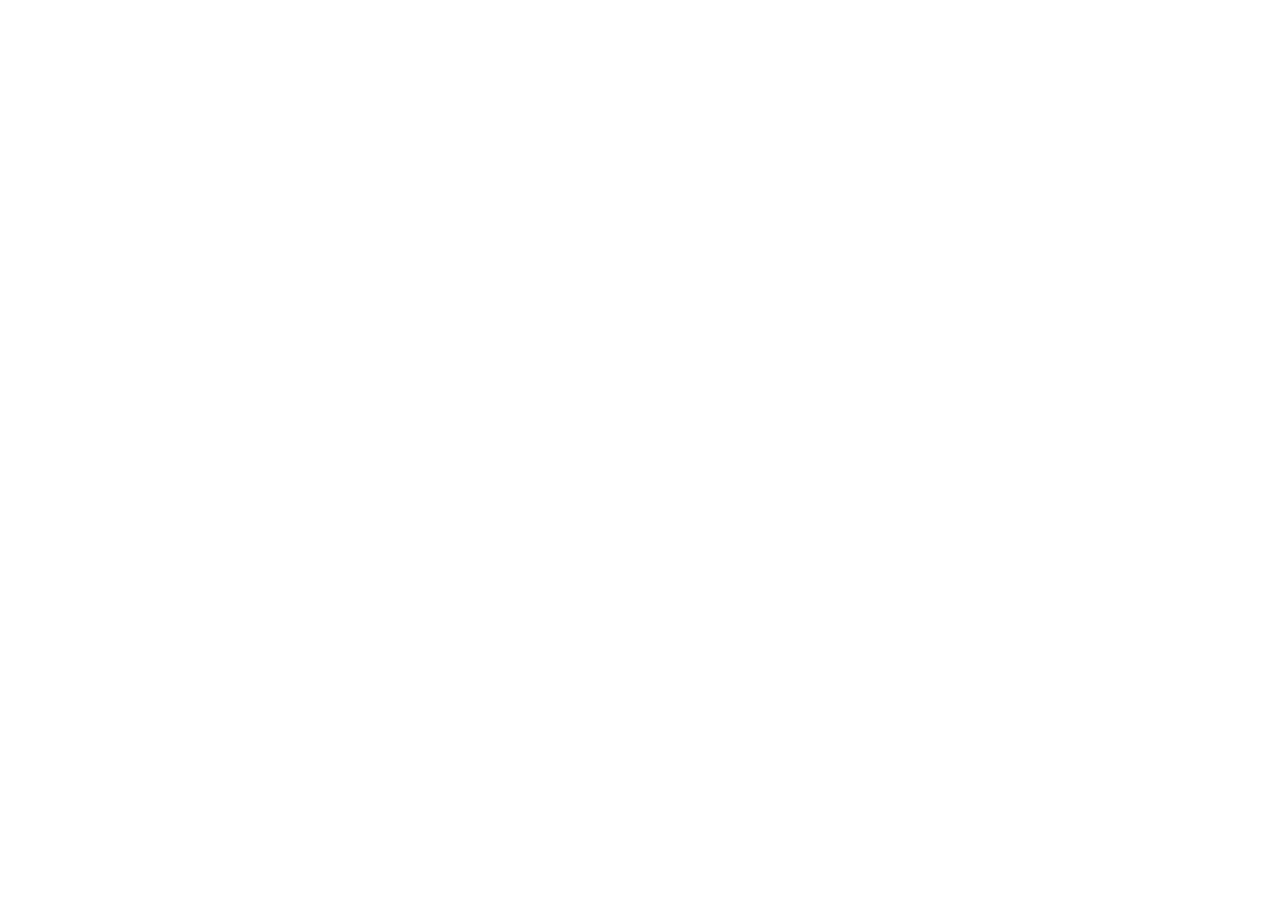
==== index.html @ a19f992f "Add files via upload" ====
<!doctype html>
<html lang="en">
  <head>
    <meta charset="UTF-8" />
    <meta name="viewport" content="width=device-width, initial-scale=1.0" />
    <meta
      name="description"
      content="Portfolio and academic profile of Riya Goyal, PhD Student in Computer Science at Stanford University. Research in machine learning and human-AI interaction."
    />
    <meta name="keywords" content="Riya Goyal, PhD, Computer Science, Machine Learning, HCI, Stanford" />
    <meta property="og:title" content="Riya Goyal - PhD Student, Computer Science" />
    <meta property="og:description" content="Researcher specializing in machine learning and human-AI interaction" />
    <meta property="og:type" content="website" />
    <meta property="og:url" content="https://riyagoyal.com" />
    <link rel="canonical" href="https://riyagoyal.com" />
    <link rel="icon" type="image/x-icon" href="./favicon.ico" />
    <title>Riya Goyal - PhD Student in Computer Science | Stanford</title>
    <link
      rel="stylesheet"
      href="https://cdnjs.cloudflare.com/ajax/libs/font-awesome/6.5.2/css/all.min.css"
    />
    <link rel="stylesheet" href="./src/styles/reset.css" />
    <link rel="stylesheet" href="./src/styles/design-tokens.css" />
    <link rel="stylesheet" href="./src/styles/main.css" />
  </head>
  <body>
    <div id="app"></div>
    <script type="module" src="./src/main.js"></script>
  </body>
</html>
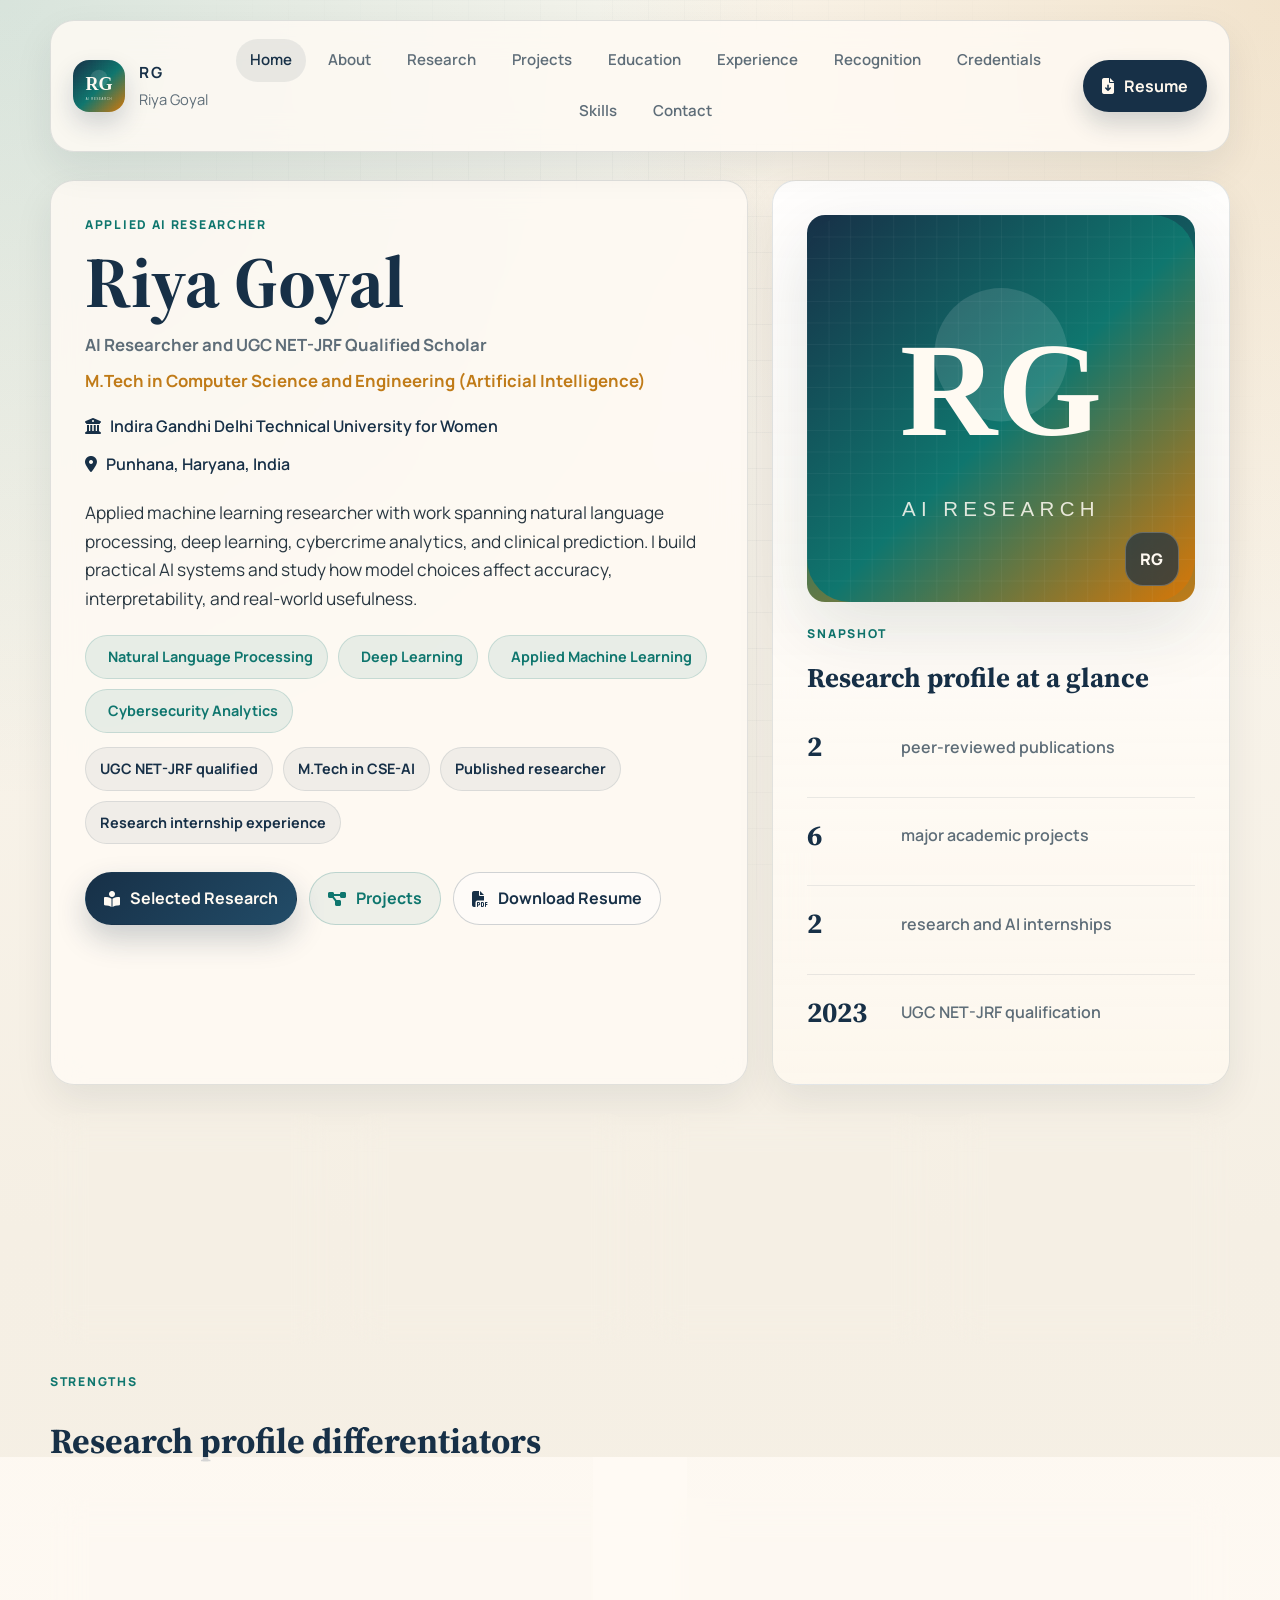
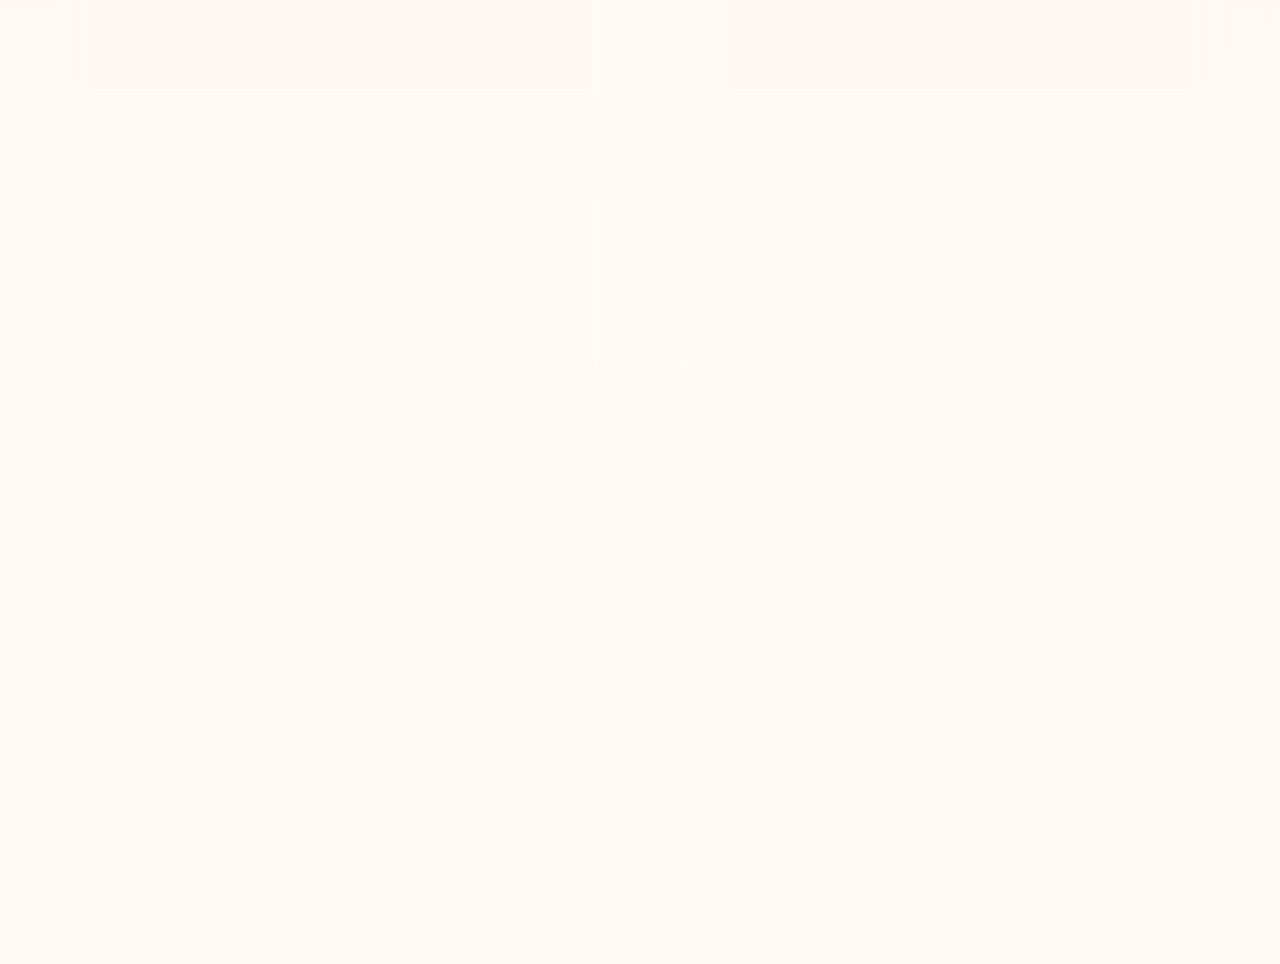
==== commit 1efb00ba: "refresh researcher portfolio website" ====
--- a/index.html
+++ b/index.html
@@ -5,16 +5,16 @@
     <meta name="viewport" content="width=device-width, initial-scale=1.0" />
     <meta
       name="description"
-      content="Portfolio and academic profile of Riya Goyal, PhD Student in Computer Science at Stanford University. Research in machine learning and human-AI interaction."
+      content="Academic portfolio of Riya Goyal, an AI researcher working in NLP, deep learning, cybercrime analytics, and applied machine learning."
     />
-    <meta name="keywords" content="Riya Goyal, PhD, Computer Science, Machine Learning, HCI, Stanford" />
-    <meta property="og:title" content="Riya Goyal - PhD Student, Computer Science" />
-    <meta property="og:description" content="Researcher specializing in machine learning and human-AI interaction" />
+    <meta name="keywords" content="Riya Goyal, AI Researcher, NLP, Deep Learning, Machine Learning, IGDTUW, UGC NET JRF" />
+    <meta property="og:title" content="Riya Goyal | AI Researcher" />
+    <meta property="og:description" content="Research portfolio focused on NLP, deep learning, and applied machine learning." />
     <meta property="og:type" content="website" />
-    <meta property="og:url" content="https://riyagoyal.com" />
-    <link rel="canonical" href="https://riyagoyal.com" />
-    <link rel="icon" type="image/x-icon" href="./favicon.ico" />
-    <title>Riya Goyal - PhD Student in Computer Science | Stanford</title>
+    <meta property="og:url" content="https://riya2599.github.io/" />
+    <link rel="canonical" href="https://riya2599.github.io/" />
+    <link rel="icon" type="image/svg+xml" href="./favicon.svg" />
+    <title>Riya Goyal | AI Researcher in NLP, Deep Learning, and Applied ML</title>
     <link
       rel="stylesheet"
       href="https://cdnjs.cloudflare.com/ajax/libs/font-awesome/6.5.2/css/all.min.css"
--- a/src/styles/design-tokens.css
+++ b/src/styles/design-tokens.css
@@ -0,0 +1,21 @@
+:root {
+  --bg: #f5efe4;
+  --bg-strong: #efe5d3;
+  --surface: rgba(255, 251, 245, 0.82);
+  --surface-strong: rgba(255, 255, 255, 0.94);
+  --text: #1c2730;
+  --muted: #5e6d78;
+  --primary: #173047;
+  --accent: #0f766e;
+  --accent-strong: #0a5a54;
+  --signal: #c07b18;
+  --border: rgba(23, 48, 71, 0.12);
+  --border-strong: rgba(23, 48, 71, 0.2);
+  --shadow: 0 24px 70px rgba(18, 38, 53, 0.12);
+  --shadow-soft: 0 16px 38px rgba(18, 38, 53, 0.08);
+  --radius-xl: 30px;
+  --radius-lg: 24px;
+  --radius-md: 18px;
+  --radius-sm: 12px;
+  --container: min(1180px, calc(100vw - 32px));
+}
--- a/src/styles/main.css
+++ b/src/styles/main.css
@@ -0,0 +1,924 @@
+@import url('https://fonts.googleapis.com/css2?family=Manrope:wght@400;500;600;700;800&family=Source+Serif+4:wght@600;700&display=swap');
+
+html {
+  scroll-behavior: smooth;
+}
+
+body {
+  margin: 0;
+  font-family: 'Manrope', sans-serif;
+  color: var(--text);
+  background:
+    radial-gradient(circle at top left, rgba(15, 118, 110, 0.15), transparent 28%),
+    radial-gradient(circle at top right, rgba(192, 123, 24, 0.16), transparent 24%),
+    linear-gradient(180deg, #fbf7ef 0%, var(--bg) 48%, #f7f1e7 100%);
+  min-height: 100vh;
+  line-height: 1.65;
+  -webkit-font-smoothing: antialiased;
+}
+
+body::before {
+  content: '';
+  position: fixed;
+  inset: 0;
+  background-image:
+    linear-gradient(rgba(23, 48, 71, 0.03) 1px, transparent 1px),
+    linear-gradient(90deg, rgba(23, 48, 71, 0.03) 1px, transparent 1px);
+  background-size: 36px 36px;
+  mask-image: radial-gradient(circle at center, black 28%, transparent 82%);
+  pointer-events: none;
+  z-index: -1;
+}
+
+a {
+  color: inherit;
+  text-decoration: none;
+}
+
+button,
+input,
+textarea,
+select {
+  font: inherit;
+}
+
+img {
+  max-width: 100%;
+  display: block;
+}
+
+.page-shell {
+  width: var(--container);
+  margin: 0 auto;
+  padding: 20px 0 40px;
+  display: grid;
+  gap: 28px;
+}
+
+.glass-panel {
+  background: var(--surface);
+  border: 1px solid var(--border);
+  border-radius: var(--radius-lg);
+  box-shadow: var(--shadow-soft);
+  backdrop-filter: blur(16px);
+}
+
+.site-header {
+  position: sticky;
+  top: 16px;
+  z-index: 20;
+  padding: 18px 22px;
+}
+
+.header-container {
+  display: grid;
+  grid-template-columns: auto 1fr auto;
+  gap: 20px;
+  align-items: center;
+}
+
+.brand {
+  display: inline-flex;
+  align-items: center;
+  gap: 14px;
+  min-width: 0;
+}
+
+.brand-photo {
+  width: 52px;
+  height: 52px;
+  border-radius: 16px;
+  object-fit: cover;
+  box-shadow: 0 12px 24px rgba(23, 48, 71, 0.18);
+}
+
+.brand-copy {
+  display: grid;
+  gap: 2px;
+}
+
+.brand-copy strong {
+  font-size: 0.96rem;
+  letter-spacing: 0.12em;
+  text-transform: uppercase;
+  color: var(--primary);
+}
+
+.brand-copy small {
+  font-size: 0.92rem;
+  color: var(--muted);
+}
+
+.nav-links {
+  display: flex;
+  flex-wrap: wrap;
+  justify-content: center;
+  gap: 8px;
+}
+
+.nav-links a {
+  padding: 9px 14px;
+  border-radius: 999px;
+  color: var(--muted);
+  font-size: 0.94rem;
+  font-weight: 600;
+  transition: 180ms ease;
+}
+
+.nav-links a:hover,
+.nav-links a:focus-visible,
+.nav-links a.active {
+  color: var(--primary);
+  background: rgba(23, 48, 71, 0.08);
+}
+
+.nav-actions {
+  display: flex;
+  align-items: center;
+}
+
+.btn {
+  display: inline-flex;
+  align-items: center;
+  justify-content: center;
+  gap: 10px;
+  padding: 12px 18px;
+  border-radius: 999px;
+  border: 1px solid transparent;
+  font-weight: 700;
+  transition: transform 180ms ease, box-shadow 180ms ease, background-color 180ms ease, color 180ms ease, border-color 180ms ease;
+}
+
+.btn:hover,
+.btn:focus-visible {
+  transform: translateY(-1px);
+}
+
+.btn-nav {
+  background: var(--primary);
+  color: #fff8ee;
+  box-shadow: 0 12px 24px rgba(23, 48, 71, 0.2);
+}
+
+.btn-primary {
+  background: linear-gradient(135deg, var(--primary), #224c68);
+  color: #fffaf2;
+  box-shadow: 0 14px 30px rgba(23, 48, 71, 0.22);
+}
+
+.btn-secondary {
+  border-color: rgba(15, 118, 110, 0.22);
+  color: var(--accent);
+  background: rgba(15, 118, 110, 0.07);
+}
+
+.btn-ghost {
+  border-color: var(--border-strong);
+  background: rgba(255, 255, 255, 0.45);
+  color: var(--primary);
+}
+
+.eyebrow {
+  margin: 0 0 12px;
+  color: var(--accent);
+  text-transform: uppercase;
+  letter-spacing: 0.14em;
+  font-size: 0.76rem;
+  font-weight: 800;
+}
+
+.hero {
+  display: grid;
+  grid-template-columns: minmax(0, 1.45fr) minmax(320px, 0.95fr);
+  gap: 24px;
+  align-items: stretch;
+}
+
+.hero-content,
+.hero-card,
+.metric-card,
+.feature-card,
+.publication-item,
+.project-card,
+.education-card,
+.experience-card,
+.award-item,
+.skill-category,
+.teaching-card,
+.site-footer,
+.page-hero,
+.prose-panel,
+.contact-card,
+.contact-social-card,
+.narrative-panel {
+  padding: clamp(22px, 2.8vw, 34px);
+}
+
+.hero h1,
+.page-hero h1,
+.site-footer h2 {
+  margin: 0;
+  font-family: 'Source Serif 4', serif;
+  color: var(--primary);
+}
+
+.hero h1 {
+  font-size: clamp(2.8rem, 6vw, 4.5rem);
+  line-height: 0.98;
+}
+
+.page-hero h1 {
+  font-size: clamp(2.2rem, 5vw, 3.4rem);
+  line-height: 1.04;
+}
+
+.hero-role,
+.page-subtitle,
+.footer-role {
+  font-size: 1.05rem;
+  color: var(--muted);
+}
+
+.hero-role {
+  margin-top: 14px;
+  font-weight: 700;
+}
+
+.hero-headline {
+  margin: 8px 0 0;
+  font-size: 1.05rem;
+  color: var(--signal);
+  font-weight: 700;
+}
+
+.hero-meta-row {
+  display: flex;
+  flex-wrap: wrap;
+  gap: 12px 18px;
+  margin-top: 18px;
+}
+
+.hero-meta-row span {
+  display: inline-flex;
+  align-items: center;
+  gap: 9px;
+  color: var(--primary);
+  font-weight: 600;
+}
+
+.hero-statement,
+.page-subtitle,
+.prose-panel p,
+.description,
+.publication-summary,
+.project-description,
+.award-content p,
+.responsibilities,
+.edu-notes,
+.footer-tagline {
+  max-width: 72ch;
+}
+
+.hero-statement {
+  margin: 22px 0 0;
+  font-size: 1.08rem;
+  color: #2a3842;
+}
+
+.focus-tags,
+.hero-badges,
+.skill-tags,
+.social-links {
+  display: flex;
+  flex-wrap: wrap;
+  gap: 10px;
+}
+
+.focus-tags {
+  margin-top: 22px;
+}
+
+.hero-badges {
+  margin-top: 14px;
+}
+
+.tag,
+.tech-badge,
+.skill-tag,
+.year,
+.pub-type,
+.project-category,
+.period {
+  display: inline-flex;
+  align-items: center;
+  gap: 8px;
+  border-radius: 999px;
+  font-weight: 700;
+}
+
+.tag {
+  padding: 9px 14px;
+  font-size: 0.9rem;
+}
+
+.accent-tag {
+  color: var(--accent);
+  background: rgba(15, 118, 110, 0.09);
+  border: 1px solid rgba(15, 118, 110, 0.16);
+}
+
+.subtle-tag {
+  color: var(--primary);
+  background: rgba(23, 48, 71, 0.06);
+  border: 1px solid rgba(23, 48, 71, 0.1);
+}
+
+.hero-actions {
+  margin-top: 28px;
+  display: flex;
+  flex-wrap: wrap;
+  gap: 12px;
+}
+
+.hero-card {
+  display: grid;
+  align-content: start;
+  gap: 22px;
+  background:
+    linear-gradient(180deg, rgba(255, 255, 255, 0.92), rgba(255, 249, 240, 0.76));
+}
+
+.profile-photo-container {
+  position: relative;
+  border-radius: calc(var(--radius-lg) - 6px);
+  overflow: hidden;
+  min-height: 280px;
+  background: linear-gradient(160deg, var(--primary), var(--accent), var(--signal));
+  box-shadow: var(--shadow);
+}
+
+.profile-photo {
+  width: 100%;
+  height: 100%;
+  object-fit: cover;
+}
+
+.photo-badge {
+  position: absolute;
+  right: 16px;
+  bottom: 16px;
+  width: 54px;
+  height: 54px;
+  border-radius: 18px;
+  display: grid;
+  place-items: center;
+  font-weight: 800;
+  letter-spacing: 0.06em;
+  color: #fffaf2;
+  background: rgba(23, 48, 71, 0.7);
+  border: 1px solid rgba(255, 255, 255, 0.22);
+  backdrop-filter: blur(12px);
+}
+
+.snapshot-copy h2 {
+  margin: 0;
+  font-family: 'Source Serif 4', serif;
+  color: var(--primary);
+  font-size: 1.7rem;
+}
+
+.quick-stats {
+  display: grid;
+  gap: 12px;
+}
+
+.quick-stats li {
+  display: grid;
+  grid-template-columns: 82px 1fr;
+  gap: 12px;
+  align-items: center;
+  padding: 14px 0;
+  border-top: 1px solid rgba(23, 48, 71, 0.09);
+}
+
+.quick-stats li:first-child {
+  border-top: 0;
+  padding-top: 0;
+}
+
+.quick-stats strong {
+  font-size: 1.8rem;
+  color: var(--primary);
+  font-family: 'Source Serif 4', serif;
+}
+
+.quick-stats span {
+  color: var(--muted);
+  font-weight: 600;
+}
+
+.metrics,
+.cards-grid,
+.projects-grid,
+.skills-grid,
+.teaching-grid,
+.contact-grid,
+.split-layout,
+.education-cards,
+.experience-timeline,
+.awards-container,
+.publications-list {
+  display: grid;
+  gap: 20px;
+}
+
+.metrics {
+  grid-template-columns: repeat(4, minmax(0, 1fr));
+}
+
+.metric-card {
+  text-align: left;
+  background: var(--surface-strong);
+}
+
+.metric-icon {
+  width: 54px;
+  height: 54px;
+  border-radius: 16px;
+  display: grid;
+  place-items: center;
+  background: rgba(15, 118, 110, 0.1);
+  color: var(--accent);
+  font-size: 1.45rem;
+}
+
+.metric-card h3 {
+  margin: 22px 0 6px;
+  font-family: 'Source Serif 4', serif;
+  font-size: 2rem;
+  color: var(--primary);
+}
+
+.metric-card p {
+  margin: 0;
+  color: var(--muted);
+  font-weight: 600;
+}
+
+.content-section,
+.page-content {
+  display: grid;
+  gap: 24px;
+}
+
+.section-heading {
+  display: grid;
+  gap: 8px;
+  margin-bottom: 4px;
+}
+
+.section-heading h2,
+.prose-panel h2,
+.contact-card h2,
+.contact-social-card h2,
+.narrative-panel h2,
+.page-content h2 {
+  margin: 0;
+  color: var(--primary);
+  font-family: 'Source Serif 4', serif;
+  font-size: clamp(1.55rem, 3vw, 2.2rem);
+}
+
+.cards-grid,
+.projects-grid,
+.skills-grid,
+.teaching-grid {
+  grid-template-columns: repeat(2, minmax(0, 1fr));
+}
+
+.feature-card {
+  display: grid;
+  gap: 12px;
+}
+
+.feature-card i,
+.interest-item i {
+  color: var(--accent);
+  font-size: 1.35rem;
+}
+
+.feature-card h3,
+.interest-item h3,
+.publication-item h3,
+.project-card h3,
+.education-card h3,
+.experience-card h3,
+.award-content h3,
+.skill-category h3,
+.teaching-card h3 {
+  margin: 0;
+  color: var(--primary);
+  font-size: 1.18rem;
+}
+
+.feature-card p,
+.interest-item p,
+.publication-item p,
+.project-card p,
+.education-card p,
+.experience-card p,
+.award-content p,
+.teaching-card p,
+.contact-card p,
+.contact-card li,
+.prose-panel li,
+.footer-section p,
+.footer-section li {
+  color: var(--muted);
+}
+
+.feature-card-tight {
+  background: rgba(255, 255, 255, 0.46);
+  border-radius: calc(var(--radius-md) - 2px);
+  border: 1px solid rgba(23, 48, 71, 0.08);
+}
+
+.floating-soft {
+  animation: float-soft 7s ease-in-out infinite;
+}
+
+@keyframes float-soft {
+  0%,
+  100% {
+    transform: translateY(0);
+  }
+
+  50% {
+    transform: translateY(-6px);
+  }
+}
+
+.page-hero {
+  background:
+    linear-gradient(135deg, rgba(23, 48, 71, 0.95), rgba(15, 118, 110, 0.84)),
+    linear-gradient(180deg, rgba(255, 255, 255, 0.24), rgba(255, 255, 255, 0));
+  color: #fffaf2;
+}
+
+.page-hero .eyebrow,
+.page-hero h1,
+.page-hero .page-subtitle,
+.page-hero .hero-meta-row span {
+  color: inherit;
+}
+
+.page-hero .hero-meta-row span {
+  background: rgba(255, 255, 255, 0.12);
+  padding: 8px 12px;
+  border-radius: 999px;
+  border: 1px solid rgba(255, 255, 255, 0.14);
+}
+
+.split-layout {
+  grid-template-columns: minmax(0, 1.1fr) minmax(0, 1fr);
+}
+
+.prose-panel p + p {
+  margin-top: 14px;
+}
+
+.interest-grid {
+  display: grid;
+  gap: 14px;
+  margin-top: 18px;
+}
+
+.interest-item {
+  padding: 18px;
+  border-radius: var(--radius-md);
+  background: rgba(255, 255, 255, 0.6);
+  border: 1px solid rgba(23, 48, 71, 0.08);
+}
+
+.pub-header,
+.project-header,
+.edu-header,
+.exp-header {
+  display: flex;
+  align-items: flex-start;
+  justify-content: space-between;
+  gap: 14px;
+}
+
+.year,
+.project-category {
+  padding: 7px 12px;
+  background: rgba(23, 48, 71, 0.08);
+  color: var(--primary);
+  font-size: 0.82rem;
+}
+
+.pub-type,
+.period {
+  padding: 7px 12px;
+  background: rgba(15, 118, 110, 0.1);
+  color: var(--accent);
+  font-size: 0.82rem;
+}
+
+.pub-authors,
+.institution,
+.company,
+.location,
+.semesters {
+  font-weight: 600;
+}
+
+.publication-summary,
+.description,
+.edu-notes,
+.responsibilities {
+  margin: 0;
+}
+
+.inline-link {
+  color: var(--accent-strong);
+  font-weight: 800;
+}
+
+.project-card {
+  background:
+    linear-gradient(180deg, rgba(255, 255, 255, 0.92), rgba(255, 248, 236, 0.86));
+}
+
+.project-mark {
+  color: rgba(23, 48, 71, 0.28);
+}
+
+.tech-badge,
+.skill-tag {
+  padding: 8px 12px;
+  font-size: 0.84rem;
+  background: rgba(23, 48, 71, 0.08);
+  color: var(--primary);
+}
+
+.project-impact {
+  display: flex;
+  align-items: flex-start;
+  gap: 10px;
+  margin: 0;
+  color: var(--primary);
+  font-weight: 700;
+}
+
+.education-card {
+  border-left: 4px solid var(--accent);
+}
+
+.score {
+  color: var(--primary);
+  font-weight: 700;
+}
+
+.detail-list,
+.footer-info,
+.footer-links,
+.contact-list,
+.sitemap-list {
+  display: grid;
+  gap: 10px;
+  padding-left: 0;
+  margin: 0;
+  list-style: none;
+}
+
+.detail-list {
+  list-style: disc;
+  padding-left: 20px;
+}
+
+.detail-list li::marker {
+  color: var(--accent);
+}
+
+.award-item {
+  grid-template-columns: 92px 1fr;
+  align-items: center;
+  gap: 18px;
+}
+
+.award-year {
+  display: grid;
+  place-items: center;
+  gap: 8px;
+  min-height: 92px;
+  border-radius: 22px;
+  background: linear-gradient(180deg, rgba(15, 118, 110, 0.14), rgba(23, 48, 71, 0.08));
+  color: var(--accent);
+  font-weight: 800;
+}
+
+.skill-category h3,
+.teaching-card h3 {
+  display: flex;
+  align-items: center;
+  gap: 10px;
+}
+
+.contact-grid {
+  grid-template-columns: repeat(2, minmax(0, 1fr));
+}
+
+.contact-list li {
+  display: flex;
+  align-items: center;
+  gap: 10px;
+}
+
+.contact-list a,
+.footer-info a,
+.footer-links a,
+.inline-link,
+.sitemap-list a {
+  color: var(--primary);
+}
+
+.contact-list a:hover,
+.footer-info a:hover,
+.footer-links a:hover,
+.inline-link:hover,
+.sitemap-list a:hover,
+.nav-links a:hover,
+.brand:hover strong {
+  color: var(--accent);
+}
+
+.contact-social-card {
+  display: grid;
+  gap: 16px;
+}
+
+.social-icon {
+  width: 44px;
+  height: 44px;
+  border-radius: 14px;
+  display: grid;
+  place-items: center;
+  color: var(--primary);
+  background: rgba(23, 48, 71, 0.08);
+  border: 1px solid rgba(23, 48, 71, 0.1);
+}
+
+.social-icon:hover {
+  color: #fffaf2;
+  background: var(--primary);
+}
+
+.site-footer {
+  display: grid;
+  gap: 24px;
+  margin-top: 12px;
+}
+
+.footer-content {
+  display: grid;
+  grid-template-columns: 1.3fr 1fr 1fr 1fr;
+  gap: 22px;
+}
+
+.footer-section h2 {
+  font-size: 2rem;
+}
+
+.footer-section p,
+.footer-section li {
+  margin: 0;
+}
+
+.footer-tagline {
+  margin-top: 12px;
+}
+
+.footer-bottom {
+  padding-top: 18px;
+  border-top: 1px solid rgba(23, 48, 71, 0.08);
+  color: var(--muted);
+  text-align: center;
+}
+
+.legal-content,
+.sitemap-page {
+  display: grid;
+  gap: 20px;
+}
+
+.last-updated {
+  color: rgba(255, 250, 242, 0.84);
+  margin-top: 12px;
+}
+
+.legal-content .glass-panel,
+.sitemap-page .glass-panel {
+  padding: clamp(22px, 2.8vw, 34px);
+}
+
+.legal-content h2,
+.sitemap-page h2 {
+  margin-bottom: 10px;
+}
+
+.legal-content p,
+.legal-content li,
+.sitemap-page p,
+.sitemap-page li {
+  color: var(--muted);
+}
+
+@media (max-width: 1100px) {
+  .header-container,
+  .hero,
+  .split-layout,
+  .footer-content {
+    grid-template-columns: 1fr;
+  }
+
+  .metrics {
+    grid-template-columns: repeat(2, minmax(0, 1fr));
+  }
+
+  .nav-links {
+    justify-content: flex-start;
+  }
+
+  .nav-actions {
+    justify-content: flex-start;
+  }
+}
+
+@media (max-width: 860px) {
+  .cards-grid,
+  .projects-grid,
+  .skills-grid,
+  .teaching-grid,
+  .contact-grid {
+    grid-template-columns: 1fr;
+  }
+
+  .page-shell {
+    padding-top: 14px;
+    gap: 20px;
+  }
+
+  .site-header {
+    top: 10px;
+  }
+}
+
+@media (max-width: 640px) {
+  .page-shell {
+    width: min(100vw - 20px, 1180px);
+  }
+
+  .metrics {
+    grid-template-columns: 1fr;
+  }
+
+  .hero h1 {
+    font-size: 2.45rem;
+  }
+
+  .quick-stats li,
+  .award-item {
+    grid-template-columns: 1fr;
+  }
+
+  .hero-actions {
+    gap: 10px;
+  }
+
+  .nav-links {
+    display: grid;
+    grid-template-columns: repeat(2, minmax(0, 1fr));
+    width: 100%;
+    gap: 8px;
+  }
+
+  .hero-actions .btn,
+  .nav-actions .btn-nav {
+    width: 100%;
+    justify-content: center;
+  }
+
+  .nav-links a {
+    width: auto;
+  }
+
+  .header-container {
+    gap: 14px;
+  }
+
+  .brand {
+    justify-content: flex-start;
+  }
+}
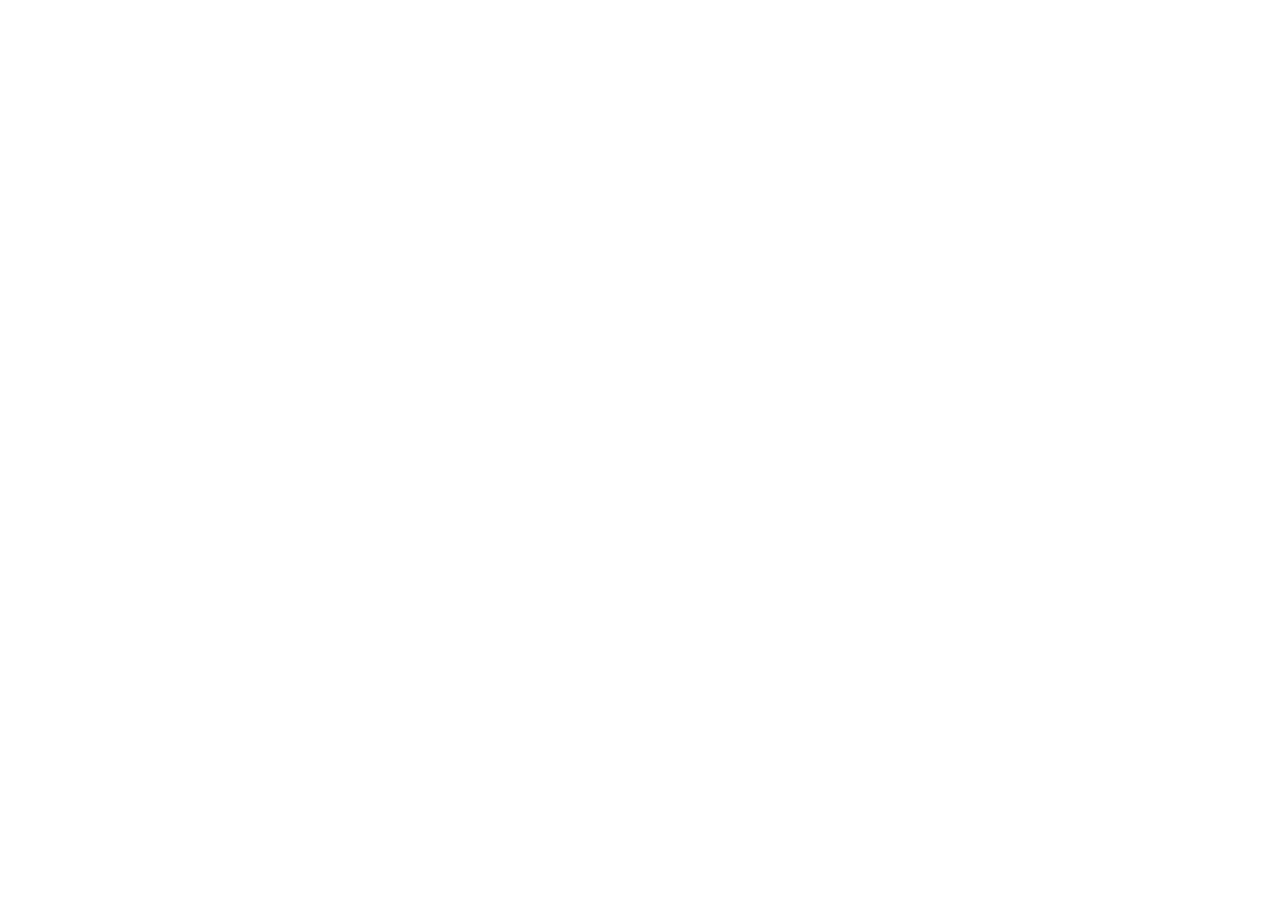
==== commit 33a73d4e: "Upgrade PhD portfolio theme: Medical AI focus with CV-grounded content - Replace Stanford/HCI placeh" ====
--- a/index.html
+++ b/index.html
@@ -5,16 +5,16 @@
     <meta name="viewport" content="width=device-width, initial-scale=1.0" />
     <meta
       name="description"
-      content="Academic portfolio of Riya Goyal, an AI researcher working in NLP, deep learning, cybercrime analytics, and applied machine learning."
+      content="Riya Goyal - PhD Student in Computer Science at IIT Ropar. Research on adversarial attacks and robustness in medical imaging AI. Exploring trustworthiness of deep learning for healthcare."
     />
-    <meta name="keywords" content="Riya Goyal, AI Researcher, NLP, Deep Learning, Machine Learning, IGDTUW, UGC NET JRF" />
-    <meta property="og:title" content="Riya Goyal | AI Researcher" />
-    <meta property="og:description" content="Research portfolio focused on NLP, deep learning, and applied machine learning." />
+    <meta name="keywords" content="Riya Goyal, PhD, IIT Ropar, Adversarial ML, Medical Imaging, Robust AI, Deep Learning, Computer Vision" />
+    <meta property="og:title" content="Riya Goyal - PhD Researcher in Robust Medical AI" />
+    <meta property="og:description" content="Doctoral research on adversarial robustness in medical imaging. Building trustworthy AI for healthcare applications." />
     <meta property="og:type" content="website" />
-    <meta property="og:url" content="https://riya2599.github.io/" />
-    <link rel="canonical" href="https://riya2599.github.io/" />
-    <link rel="icon" type="image/svg+xml" href="./favicon.svg" />
-    <title>Riya Goyal | AI Researcher in NLP, Deep Learning, and Applied ML</title>
+    <meta property="og:url" content="https://riyagoyal.com" />
+    <link rel="canonical" href="https://riyagoyal.com" />
+    <link rel="icon" type="image/x-icon" href="./favicon.ico" />
+    <title>Riya Goyal - PhD Researcher in Robust Medical AI | IIT Ropar</title>
     <link
       rel="stylesheet"
       href="https://cdnjs.cloudflare.com/ajax/libs/font-awesome/6.5.2/css/all.min.css"
--- a/src/styles/main.css
+++ b/src/styles/main.css
@@ -1,924 +1,1754 @@
-@import url('https://fonts.googleapis.com/css2?family=Manrope:wght@400;500;600;700;800&family=Source+Serif+4:wght@600;700&display=swap');
-
-html {
+/* ========== BASE STYLES ========== */
+body {
+  font-family: 'Inter', 'Segoe UI', Roboto, sans-serif;
+  background: radial-gradient(circle at top right, #e7eefb, var(--bg) 30%);
+  color: var(--text);
+  line-height: 1.6;
   scroll-behavior: smooth;
-}
-
-body {
-  margin: 0;
-  font-family: 'Manrope', sans-serif;
-  color: var(--text);
-  background:
-    radial-gradient(circle at top left, rgba(15, 118, 110, 0.15), transparent 28%),
-    radial-gradient(circle at top right, rgba(192, 123, 24, 0.16), transparent 24%),
-    linear-gradient(180deg, #fbf7ef 0%, var(--bg) 48%, #f7f1e7 100%);
-  min-height: 100vh;
-  line-height: 1.65;
   -webkit-font-smoothing: antialiased;
-}
-
-body::before {
-  content: '';
-  position: fixed;
-  inset: 0;
-  background-image:
-    linear-gradient(rgba(23, 48, 71, 0.03) 1px, transparent 1px),
-    linear-gradient(90deg, rgba(23, 48, 71, 0.03) 1px, transparent 1px);
-  background-size: 36px 36px;
-  mask-image: radial-gradient(circle at center, black 28%, transparent 82%);
-  pointer-events: none;
-  z-index: -1;
-}
-
-a {
-  color: inherit;
-  text-decoration: none;
-}
-
-button,
-input,
-textarea,
-select {
-  font: inherit;
-}
-
-img {
-  max-width: 100%;
-  display: block;
 }
 
 .page-shell {
   width: var(--container);
-  margin: 0 auto;
-  padding: 20px 0 40px;
-  display: grid;
-  gap: 28px;
-}
-
+  margin: 1.25rem auto 3rem;
+  display: grid;
+  gap: 2.5rem;
+}
+
+/* ========== GLASS PANEL EFFECT ========== */
 .glass-panel {
-  background: var(--surface);
+  background: color-mix(in oklab, var(--surface) 88%, #f3f8ff);
   border: 1px solid var(--border);
   border-radius: var(--radius-lg);
-  box-shadow: var(--shadow-soft);
-  backdrop-filter: blur(16px);
-}
-
+  box-shadow: var(--shadow);
+  transition: all 0.3s cubic-bezier(0.23, 1, 0.320, 1);
+}
+
+.glass-panel:hover {
+  transform: translateY(-2px);
+  box-shadow: 0 25px 50px rgba(30, 58, 95, 0.15);
+}
+
+/* ========== HEADER ========== */
 .site-header {
+  display: flex;
+  justify-content: space-between;
+  align-items: center;
+  padding: 1rem 1.5rem;
   position: sticky;
-  top: 16px;
+  top: 0.8rem;
+  backdrop-filter: blur(10px);
   z-index: 20;
-  padding: 18px 22px;
+  border-radius: var(--radius-md);
+}
+
+.site-header.sticky {
+  box-shadow: 0 8px 24px rgba(30, 58, 95, 0.08);
 }
 
 .header-container {
-  display: grid;
-  grid-template-columns: auto 1fr auto;
-  gap: 20px;
-  align-items: center;
+  width: 100%;
+  display: flex;
+  justify-content: space-between;
+  align-items: center;
+  gap: 2rem;
 }
 
 .brand {
-  display: inline-flex;
-  align-items: center;
-  gap: 14px;
-  min-width: 0;
+  font-weight: 700;
+  letter-spacing: 0.02em;
+  color: var(--primary);
+  display: flex;
+  align-items: center;
+  gap: 0.75rem;
+  font-size: 1.1rem;
+  white-space: nowrap;
+  text-decoration: none;
 }
 
 .brand-photo {
-  width: 52px;
-  height: 52px;
-  border-radius: 16px;
+  width: 40px;
+  height: 40px;
+  border-radius: 50%;
   object-fit: cover;
-  box-shadow: 0 12px 24px rgba(23, 48, 71, 0.18);
-}
-
-.brand-copy {
-  display: grid;
-  gap: 2px;
-}
-
-.brand-copy strong {
-  font-size: 0.96rem;
-  letter-spacing: 0.12em;
-  text-transform: uppercase;
-  color: var(--primary);
-}
-
-.brand-copy small {
-  font-size: 0.92rem;
-  color: var(--muted);
+  border: 2px solid var(--accent);
+  transition: transform 0.2s ease, box-shadow 0.2s ease;
+}
+
+.brand:hover .brand-photo {
+  transform: scale(1.08);
+  box-shadow: 0 0 12px rgba(42, 157, 143, 0.4);
+}
+
+.brand:hover {
+  color: var(--accent);
+  transition: color 0.2s ease;
 }
 
 .nav-links {
   display: flex;
-  flex-wrap: wrap;
+  gap: 2rem;
+  color: var(--muted);
+  flex: 1;
   justify-content: center;
-  gap: 8px;
 }
 
 .nav-links a {
-  padding: 9px 14px;
-  border-radius: 999px;
-  color: var(--muted);
-  font-size: 0.94rem;
-  font-weight: 600;
-  transition: 180ms ease;
+  font-weight: 500;
+  font-size: 0.95rem;
+  position: relative;
+  transition: color 0.2s ease;
+}
+
+.nav-links a:first-child {
+  display: none;
 }
 
 .nav-links a:hover,
-.nav-links a:focus-visible,
-.nav-links a.active {
-  color: var(--primary);
-  background: rgba(23, 48, 71, 0.08);
+.nav-links a:focus {
+  color: var(--primary);
+}
+
+.nav-links a::after {
+  content: '';
+  position: absolute;
+  bottom: -4px;
+  left: 0;
+  right: 0;
+  height: 2px;
+  background: var(--accent);
+  transform: scaleX(0);
+  transition: transform 0.2s ease;
+}
+
+.nav-links a:hover::after {
+  transform: scaleX(1);
 }
 
 .nav-actions {
   display: flex;
-  align-items: center;
-}
-
+  gap: 1rem;
+  align-items: center;
+}
+
+.btn-icon {
+  width: 40px;
+  height: 40px;
+  border-radius: 50%;
+  background: color-mix(in oklab, var(--accent) 10%, transparent);
+  border: 1px solid color-mix(in oklab, var(--accent) 30%, transparent);
+  color: var(--accent);
+  cursor: pointer;
+  display: flex;
+  align-items: center;
+  justify-content: center;
+  transition: all 0.2s ease;
+}
+
+.btn-icon:hover {
+  background: var(--accent);
+  color: white;
+  transform: scale(1.05);
+}
+
+/* ========== BUTTONS ========== */
 .btn {
   display: inline-flex;
   align-items: center;
+  gap: 0.5rem;
+  padding: 0.8rem 1.6rem;
+  border-radius: 999px;
+  border: none;
+  font-weight: 600;
+  font-size: 0.95rem;
+  cursor: pointer;
+  transition: all 0.3s ease;
+  text-decoration: none;
+}
+
+.btn-primary {
+  background: var(--primary);
+  color: white;
+  box-shadow: 0 8px 16px rgba(30, 58, 95, 0.2);
+}
+
+.btn-primary:hover {
+  background: color-mix(in oklab, var(--primary) 90%, black);
+  transform: translateY(-2px);
+  box-shadow: 0 12px 24px rgba(30, 58, 95, 0.3);
+}
+
+.btn-secondary {
+  background: transparent;
+  color: var(--primary);
+  border: 2px solid var(--primary);
+}
+
+.btn-secondary:hover {
+  background: var(--primary);
+  color: white;
+}
+
+/* ========== HERO SECTION ========== */
+.hero {
+  display: grid;
+  grid-template-columns: 1.5fr 1fr;
+  gap: 2rem;
+  align-items: stretch;
+  position: relative;
+}
+
+.hero-visual-container {
+  position: absolute;
+  top: 0;
+  left: 0;
+  right: 0;
+  height: 280px;
+  border-radius: var(--radius-lg);
+  overflow: hidden;
+  z-index: 1;
+  margin-bottom: 1rem;
+}
+
+.hero-visual {
+  width: 100%;
+  height: 100%;
+  object-fit: cover;
+  display: block;
+}
+
+.hero-overlay {
+  position: absolute;
+  top: 0;
+  left: 0;
+  right: 0;
+  bottom: 0;
+  background: linear-gradient(180deg, rgba(244,247,251,0) 0%, rgba(244,247,251,0.4) 100%);
+  pointer-events: none;
+}
+
+.hero-content {
+  padding: clamp(1.5rem, 3vw, 2.5rem);
+  padding-top: 320px;
+  position: relative;
+  z-index: 2;
+}
+
+.hero-card {
+  padding: clamp(1.5rem, 3vw, 2.5rem);
+}
+
+.eyebrow {
+  color: var(--accent);
+  font-weight: 700;
+  font-size: 0.9rem;
+  margin-bottom: 0.75rem;
+  text-transform: uppercase;
+  letter-spacing: 0.05em;
+  display: flex;
+  align-items: center;
+  gap: 0.5rem;
+}
+
+.hero h1 {
+  font-size: clamp(2rem, 5vw, 3.2rem);
+  color: var(--primary);
+  line-height: 1.2;
+  font-weight: 800;
+  margin-bottom: 0.5rem;
+}
+
+.hero h2 {
+  font-size: clamp(1.1rem, 2.5vw, 1.4rem);
+  color: var(--muted);
+  font-weight: 500;
+}
+
+.hero-meta,
+.hero-meta-advisor,
+.hero-statement {
+  margin-top: 1rem;
+  display: flex;
+  align-items: center;
+  gap: 0.5rem;
+}
+
+.hero-statement {
+  font-size: 1.1rem;
+  color: var(--text);
+  line-height: 1.8;
+  margin-top: 1.5rem;
+  display: block;
+}
+
+.focus-tags {
+  margin-top: 1.5rem;
+  display: flex;
+  flex-wrap: wrap;
+  gap: 0.75rem;
+}
+
+.tag {
+  background: color-mix(in oklab, var(--accent) 15%, transparent);
+  color: var(--accent);
+  border: 1px solid color-mix(in oklab, var(--accent) 40%, transparent);
+  padding: 0.5rem 1rem;
+  border-radius: 999px;
+  font-size: 0.88rem;
+  font-weight: 500;
+  transition: all 0.2s ease;
+  display: inline-flex;
+  align-items: center;
+  gap: 0.4rem;
+}
+
+.tag:hover {
+  background: color-mix(in oklab, var(--accent) 25%, transparent);
+  border-color: var(--accent);
+}
+
+.accent-tag {
+  background: color-mix(in oklab, var(--primary) 15%, transparent);
+  color: var(--primary);
+  border-color: color-mix(in oklab, var(--primary) 40%, transparent);
+}
+
+.hero-actions {
+  margin-top: 2rem;
+  display: flex;
+  gap: 1rem;
+  flex-wrap: wrap;
+}
+
+.hero-card {
+  border-radius: var(--radius-lg);
+  display: flex;
+  flex-direction: column;
   justify-content: center;
-  gap: 10px;
-  padding: 12px 18px;
-  border-radius: 999px;
-  border: 1px solid transparent;
-  font-weight: 700;
-  transition: transform 180ms ease, box-shadow 180ms ease, background-color 180ms ease, color 180ms ease, border-color 180ms ease;
-}
-
-.btn:hover,
-.btn:focus-visible {
-  transform: translateY(-1px);
-}
-
-.btn-nav {
-  background: var(--primary);
-  color: #fff8ee;
-  box-shadow: 0 12px 24px rgba(23, 48, 71, 0.2);
-}
-
-.btn-primary {
-  background: linear-gradient(135deg, var(--primary), #224c68);
-  color: #fffaf2;
-  box-shadow: 0 14px 30px rgba(23, 48, 71, 0.22);
-}
-
-.btn-secondary {
-  border-color: rgba(15, 118, 110, 0.22);
-  color: var(--accent);
-  background: rgba(15, 118, 110, 0.07);
-}
-
-.btn-ghost {
-  border-color: var(--border-strong);
-  background: rgba(255, 255, 255, 0.45);
-  color: var(--primary);
-}
-
-.eyebrow {
-  margin: 0 0 12px;
-  color: var(--accent);
-  text-transform: uppercase;
-  letter-spacing: 0.14em;
-  font-size: 0.76rem;
-  font-weight: 800;
-}
-
-.hero {
-  display: grid;
-  grid-template-columns: minmax(0, 1.45fr) minmax(320px, 0.95fr);
-  gap: 24px;
-  align-items: stretch;
-}
-
-.hero-content,
-.hero-card,
-.metric-card,
-.feature-card,
-.publication-item,
-.project-card,
-.education-card,
-.experience-card,
-.award-item,
-.skill-category,
-.teaching-card,
-.site-footer,
-.page-hero,
-.prose-panel,
-.contact-card,
-.contact-social-card,
-.narrative-panel {
-  padding: clamp(22px, 2.8vw, 34px);
-}
-
-.hero h1,
-.page-hero h1,
-.site-footer h2 {
-  margin: 0;
-  font-family: 'Source Serif 4', serif;
-  color: var(--primary);
-}
-
-.hero h1 {
-  font-size: clamp(2.8rem, 6vw, 4.5rem);
-  line-height: 0.98;
-}
-
-.page-hero h1 {
-  font-size: clamp(2.2rem, 5vw, 3.4rem);
-  line-height: 1.04;
-}
-
-.hero-role,
-.page-subtitle,
-.footer-role {
-  font-size: 1.05rem;
-  color: var(--muted);
-}
-
-.hero-role {
-  margin-top: 14px;
-  font-weight: 700;
-}
-
-.hero-headline {
-  margin: 8px 0 0;
-  font-size: 1.05rem;
-  color: var(--signal);
-  font-weight: 700;
-}
-
-.hero-meta-row {
-  display: flex;
-  flex-wrap: wrap;
-  gap: 12px 18px;
-  margin-top: 18px;
-}
-
-.hero-meta-row span {
-  display: inline-flex;
-  align-items: center;
-  gap: 9px;
-  color: var(--primary);
-  font-weight: 600;
-}
-
-.hero-statement,
-.page-subtitle,
-.prose-panel p,
-.description,
-.publication-summary,
-.project-description,
-.award-content p,
-.responsibilities,
-.edu-notes,
-.footer-tagline {
-  max-width: 72ch;
-}
-
-.hero-statement {
-  margin: 22px 0 0;
-  font-size: 1.08rem;
-  color: #2a3842;
-}
-
-.focus-tags,
-.hero-badges,
-.skill-tags,
-.social-links {
-  display: flex;
-  flex-wrap: wrap;
-  gap: 10px;
-}
-
-.focus-tags {
-  margin-top: 22px;
-}
-
-.hero-badges {
-  margin-top: 14px;
-}
-
-.tag,
-.tech-badge,
-.skill-tag,
-.year,
-.pub-type,
-.project-category,
-.period {
-  display: inline-flex;
-  align-items: center;
-  gap: 8px;
-  border-radius: 999px;
-  font-weight: 700;
-}
-
-.tag {
-  padding: 9px 14px;
-  font-size: 0.9rem;
-}
-
-.accent-tag {
-  color: var(--accent);
-  background: rgba(15, 118, 110, 0.09);
-  border: 1px solid rgba(15, 118, 110, 0.16);
-}
-
-.subtle-tag {
-  color: var(--primary);
-  background: rgba(23, 48, 71, 0.06);
-  border: 1px solid rgba(23, 48, 71, 0.1);
-}
-
-.hero-actions {
-  margin-top: 28px;
-  display: flex;
-  flex-wrap: wrap;
-  gap: 12px;
-}
-
-.hero-card {
-  display: grid;
-  align-content: start;
-  gap: 22px;
-  background:
-    linear-gradient(180deg, rgba(255, 255, 255, 0.92), rgba(255, 249, 240, 0.76));
+  gap: 1.5rem;
 }
 
 .profile-photo-container {
   position: relative;
-  border-radius: calc(var(--radius-lg) - 6px);
+  width: 100%;
+  aspect-ratio: 1;
+  border-radius: var(--radius-lg);
   overflow: hidden;
-  min-height: 280px;
-  background: linear-gradient(160deg, var(--primary), var(--accent), var(--signal));
-  box-shadow: var(--shadow);
+  background: linear-gradient(135deg, var(--primary), var(--accent));
+  display: flex;
+  align-items: center;
+  justify-content: center;
+  box-shadow: 0 10px 30px rgba(30, 58, 95, 0.2);
 }
 
 .profile-photo {
   width: 100%;
   height: 100%;
   object-fit: cover;
+  display: block;
 }
 
 .photo-badge {
   position: absolute;
-  right: 16px;
-  bottom: 16px;
-  width: 54px;
-  height: 54px;
-  border-radius: 18px;
-  display: grid;
-  place-items: center;
+  bottom: 12px;
+  right: 12px;
+  width: 48px;
+  height: 48px;
+  background: var(--accent);
+  color: white;
+  border-radius: 50%;
+  display: flex;
+  align-items: center;
+  justify-content: center;
+  font-size: 1.2rem;
+  box-shadow: 0 4px 12px rgba(42, 157, 143, 0.3);
+  border: 3px solid white;
+}
+
+.hero-card h3 {
+  color: var(--primary);
+  margin: 0;
+  display: flex;
+  align-items: center;
+  gap: 0.5rem;
+}
+
+.quick-stats {
+  display: grid;
+  gap: 0.8rem;
+}
+
+.quick-stats li {
+  display: flex;
+  justify-content: space-between;
+  padding-bottom: 0.8rem;
+  border-bottom: 1px solid var(--border);
+}
+
+.quick-stats li:last-child {
+  border-bottom: none;
+}
+
+.quick-stats strong {
+  color: var(--primary);
+  font-size: 1.2rem;
+}
+
+/* ========== METRICS ========== */
+.metrics {
+  display: grid;
+  grid-template-columns: repeat(auto-fit, minmax(200px, 1fr));
+  gap: 1.2rem;
+}
+
+.metric-card {
+  padding: 1.5rem;
+  text-align: center;
+  position: relative;
+  overflow: hidden;
+  display: flex;
+  flex-direction: column;
+  align-items: center;
+  gap: 0.8rem;
+}
+
+.metric-icon {
+  font-size: 2rem;
+  color: var(--accent);
+  display: flex;
+  align-items: center;
+  justify-content: center;
+  width: 56px;
+  height: 56px;
+  background: color-mix(in oklab, var(--accent) 15%, transparent);
+  border-radius: 12px;
+}
+
+.metric-card h3 {
+  color: var(--primary);
+  font-size: 2.2rem;
   font-weight: 800;
-  letter-spacing: 0.06em;
-  color: #fffaf2;
-  background: rgba(23, 48, 71, 0.7);
-  border: 1px solid rgba(255, 255, 255, 0.22);
-  backdrop-filter: blur(12px);
-}
-
-.snapshot-copy h2 {
   margin: 0;
-  font-family: 'Source Serif 4', serif;
-  color: var(--primary);
-  font-size: 1.7rem;
-}
-
-.quick-stats {
-  display: grid;
-  gap: 12px;
-}
-
-.quick-stats li {
-  display: grid;
-  grid-template-columns: 82px 1fr;
-  gap: 12px;
-  align-items: center;
-  padding: 14px 0;
-  border-top: 1px solid rgba(23, 48, 71, 0.09);
-}
-
-.quick-stats li:first-child {
-  border-top: 0;
-  padding-top: 0;
-}
-
-.quick-stats strong {
+}
+
+.metric-card p {
+  color: var(--muted);
+  font-size: 0.95rem;
+  font-weight: 500;
+}
+
+/* ========== CONTENT SECTIONS ========== */
+.content-section {
+  padding: 0;
+}
+
+.section-heading {
+  margin-bottom: 2rem;
+}
+
+.section-heading .eyebrow {
+  display: flex;
+  align-items: center;
+  gap: 0.5rem;
+}
+
+.section-heading h2 {
+  color: var(--primary);
+  font-size: clamp(1.4rem, 4vw, 2rem);
+  margin-top: 0.5rem;
+  margin-bottom: 0.5rem;
+  font-weight: 800;
+}
+
+.section-subtitle {
+  color: var(--muted);
+  font-size: 1rem;
+  margin-top: 0.5rem;
+}
+
+/* ========== CARDS GRID ========== */
+.cards-grid {
+  display: grid;
+  grid-template-columns: repeat(auto-fit, minmax(280px, 1fr));
+  gap: 1.5rem;
+}
+
+.feature-card {
+  padding: 1.8rem;
+  display: flex;
+  flex-direction: column;
+  gap: 0.8rem;
+}
+
+.feature-card i {
   font-size: 1.8rem;
-  color: var(--primary);
-  font-family: 'Source Serif 4', serif;
-}
-
-.quick-stats span {
-  color: var(--muted);
+  color: var(--accent);
+}
+
+.feature-card h3 {
+  color: var(--primary);
+  font-weight: 700;
+}
+
+.feature-card p {
+  color: var(--muted);
+  line-height: 1.6;
+}
+
+/* ========== PUBLICATIONS ========== */
+.publications-list {
+  display: grid;
+  gap: 1rem;
+}
+
+.publication-item {
+  padding: 1.5rem;
+  display: grid;
+  gap: 0.8rem;
+}
+
+.pub-header {
+  display: flex;
+  gap: 1rem;
+  align-items: center;
+}
+
+.year {
+  background: color-mix(in oklab, var(--primary) 15%, transparent);
+  color: var(--primary);
+  padding: 0.3rem 0.8rem;
+  border-radius: 999px;
+  font-weight: 700;
+  font-size: 0.85rem;
+}
+
+.pub-type {
+  background: color-mix(in oklab, var(--accent) 15%, transparent);
+  color: var(--accent);
+  padding: 0.3rem 0.8rem;
+  border-radius: 999px;
+  font-size: 0.8rem;
   font-weight: 600;
-}
-
-.metrics,
-.cards-grid,
-.projects-grid,
-.skills-grid,
-.teaching-grid,
-.contact-grid,
-.split-layout,
-.education-cards,
-.experience-timeline,
-.awards-container,
-.publications-list {
-  display: grid;
-  gap: 20px;
-}
-
-.metrics {
-  grid-template-columns: repeat(4, minmax(0, 1fr));
-}
-
-.metric-card {
-  text-align: left;
-  background: var(--surface-strong);
-}
-
-.metric-icon {
-  width: 54px;
-  height: 54px;
-  border-radius: 16px;
-  display: grid;
-  place-items: center;
-  background: rgba(15, 118, 110, 0.1);
-  color: var(--accent);
-  font-size: 1.45rem;
-}
-
-.metric-card h3 {
-  margin: 22px 0 6px;
-  font-family: 'Source Serif 4', serif;
-  font-size: 2rem;
-  color: var(--primary);
-}
-
-.metric-card p {
-  margin: 0;
-  color: var(--muted);
+  text-transform: uppercase;
+}
+
+.publication-item h3 {
+  color: var(--primary);
+  font-size: 1.1rem;
+}
+
+.publication-item .venue {
+  color: var(--muted);
+  font-size: 0.95rem;
+  display: flex;
+  align-items: center;
+  gap: 0.5rem;
+}
+
+/* ========== PROJECTS ========== */
+.projects-grid {
+  display: grid;
+  grid-template-columns: repeat(auto-fit, minmax(320px, 1fr));
+  gap: 1.5rem;
+}
+
+.project-card {
+  padding: 1.8rem;
+  display: flex;
+  flex-direction: column;
+  gap: 1rem;
+  position: relative;
+  overflow: hidden;
+}
+
+.project-header {
+  display: flex;
+  justify-content: space-between;
+  align-items: start;
+  gap: 1rem;
+}
+
+.project-card h3 {
+  color: var(--primary);
+  font-size: 1.15rem;
+  flex: 1;
+}
+
+.project-link {
+  flex-shrink: 0;
+  width: 36px;
+  height: 36px;
+  border-radius: 50%;
+  background: color-mix(in oklab, var(--accent) 15%, transparent);
+  color: var(--accent);
+  display: flex;
+  align-items: center;
+  justify-content: center;
+  transition: all 0.2s ease;
+}
+
+.project-link:hover {
+  background: var(--accent);
+  color: white;
+  transform: translate(2px, -2px);
+}
+
+.project-description {
+  color: var(--text);
+  line-height: 1.6;
+  font-size: 0.95rem;
+}
+
+.tech-stack {
+  display: flex;
+  flex-wrap: wrap;
+  gap: 0.5rem;
+}
+
+.tech-badge {
+  background: color-mix(in oklab, var(--primary) 15%, transparent);
+  color: var(--primary);
+  padding: 0.3rem 0.8rem;
+  border-radius: 999px;
+  font-size: 0.8rem;
   font-weight: 600;
 }
 
-.content-section,
-.page-content {
-  display: grid;
-  gap: 24px;
-}
-
-.section-heading {
-  display: grid;
-  gap: 8px;
-  margin-bottom: 4px;
-}
-
-.section-heading h2,
-.prose-panel h2,
-.contact-card h2,
-.contact-social-card h2,
-.narrative-panel h2,
-.page-content h2 {
-  margin: 0;
-  color: var(--primary);
-  font-family: 'Source Serif 4', serif;
-  font-size: clamp(1.55rem, 3vw, 2.2rem);
-}
-
-.cards-grid,
-.projects-grid,
-.skills-grid,
+.project-impact {
+  color: var(--muted);
+  font-size: 0.9rem;
+  margin-top: 0.5rem;
+  display: flex;
+  align-items: center;
+  gap: 0.5rem;
+}
+
+/* ========== EDUCATION ========== */
+.education-cards {
+  display: grid;
+  gap: 1.5rem;
+}
+
+.education-card {
+  padding: 1.8rem;
+  display: grid;
+  gap: 0.8rem;
+  border-left: 4px solid var(--accent);
+}
+
+.edu-header {
+  display: flex;
+  justify-content: space-between;
+  align-items: start;
+  gap: 1rem;
+}
+
+.education-card h3 {
+  color: var(--primary);
+  font-weight: 700;
+}
+
+.institution {
+  color: var(--muted);
+  display: flex;
+  align-items: center;
+  gap: 0.5rem;
+  font-weight: 500;
+}
+
+.focus {
+  color: var(--text);
+  font-size: 0.95rem;
+}
+
+.advisor {
+  color: var(--text);
+  font-size: 0.95rem;
+}
+
+.gpa,
+.honors {
+  color: var(--accent);
+  font-size: 0.95rem;
+  font-weight: 600;
+}
+
+/* ========== EXPERIENCE ========== */
+.experience-timeline {
+  display: grid;
+  gap: 1.5rem;
+  position: relative;
+}
+
+.experience-card {
+  padding: 1.8rem;
+  display: grid;
+  gap: 0.8rem;
+}
+
+.exp-header {
+  display: flex;
+  justify-content: space-between;
+  align-items: start;
+  gap: 1rem;
+}
+
+.experience-card h3 {
+  color: var(--primary);
+  font-weight: 700;
+}
+
+.company {
+  color: var(--muted);
+  display: flex;
+  align-items: center;
+  gap: 0.5rem;
+  font-weight: 500;
+}
+
+.period {
+  background: color-mix(in oklab, var(--accent) 15%, transparent);
+  color: var(--accent);
+  padding: 0.4rem 0.9rem;
+  border-radius: 999px;
+  font-size: 0.85rem;
+  font-weight: 600;
+  white-space: nowrap;
+}
+
+.location {
+  color: var(--muted);
+  font-size: 0.95rem;
+  display: flex;
+  align-items: center;
+  gap: 0.5rem;
+}
+
+.description {
+  color: var(--text);
+  line-height: 1.6;
+}
+
+/* ========== AWARDS ========== */
+.awards-container {
+  display: grid;
+  gap: 1rem;
+}
+
+.award-item {
+  padding: 1.5rem;
+  display: grid;
+  grid-template-columns: 80px 1fr;
+  gap: 1.2rem;
+  align-items: center;
+}
+
+.award-year {
+  background: color-mix(in oklab, var(--accent) 20%, transparent);
+  color: var(--accent);
+  padding: 0.8rem;
+  border-radius: var(--radius-md);
+  font-weight: 700;
+  text-align: center;
+  font-size: 0.9rem;
+  display: flex;
+  align-items: center;
+  justify-content: center;
+  flex-direction: column;
+  gap: 0.3rem;
+}
+
+.award-content h3 {
+  color: var(--primary);
+  font-weight: 700;
+}
+
+.award-content p {
+  color: var(--muted);
+  font-size: 0.95rem;
+  margin-top: 0.3rem;
+}
+
+/* ========== SKILLS ========== */
+.skills-section {
+  padding: 0;
+}
+
+.skills-grid {
+  display: grid;
+  grid-template-columns: repeat(auto-fit, minmax(280px, 1fr));
+  gap: 1.5rem;
+}
+
+.skill-category {
+  padding: 1.8rem;
+}
+
+.skill-category h3 {
+  color: var(--primary);
+  margin-bottom: 1rem;
+  display: flex;
+  align-items: center;
+  gap: 0.6rem;
+  font-weight: 700;
+}
+
+.skill-tags {
+  display: flex;
+  flex-wrap: wrap;
+  gap: 0.8rem;
+}
+
+.skill-tag {
+  background: color-mix(in oklab, var(--primary) 15%, transparent);
+  color: var(--primary);
+  padding: 0.5rem 1rem;
+  border-radius: 999px;
+  font-size: 0.9rem;
+  font-weight: 500;
+  transition: all 0.2s ease;
+  display: inline-flex;
+  align-items: center;
+  gap: 0.4rem;
+}
+
+.skill-tag:hover {
+  background: color-mix(in oklab, var(--primary) 25%, transparent);
+  transform: translateY(-2px);
+}
+
+.research-tag {
+  background: color-mix(in oklab, var(--accent) 15%, transparent);
+  color: var(--accent);
+}
+
+.research-tag:hover {
+  background: color-mix(in oklab, var(--accent) 25%, transparent);
+}
+
+/* ========== TEACHING ========== */
 .teaching-grid {
-  grid-template-columns: repeat(2, minmax(0, 1fr));
-}
-
-.feature-card {
-  display: grid;
-  gap: 12px;
-}
-
-.feature-card i,
-.interest-item i {
-  color: var(--accent);
-  font-size: 1.35rem;
-}
-
-.feature-card h3,
-.interest-item h3,
-.publication-item h3,
-.project-card h3,
-.education-card h3,
-.experience-card h3,
-.award-content h3,
-.skill-category h3,
+  display: grid;
+  grid-template-columns: repeat(auto-fit, minmax(300px, 1fr));
+  gap: 1.5rem;
+}
+
+.teaching-card {
+  padding: 1.8rem;
+}
+
 .teaching-card h3 {
-  margin: 0;
-  color: var(--primary);
-  font-size: 1.18rem;
-}
-
-.feature-card p,
-.interest-item p,
-.publication-item p,
-.project-card p,
-.education-card p,
-.experience-card p,
-.award-content p,
-.teaching-card p,
-.contact-card p,
-.contact-card li,
-.prose-panel li,
-.footer-section p,
-.footer-section li {
-  color: var(--muted);
-}
-
-.feature-card-tight {
-  background: rgba(255, 255, 255, 0.46);
-  border-radius: calc(var(--radius-md) - 2px);
-  border: 1px solid rgba(23, 48, 71, 0.08);
-}
-
-.floating-soft {
-  animation: float-soft 7s ease-in-out infinite;
-}
-
-@keyframes float-soft {
-  0%,
-  100% {
-    transform: translateY(0);
-  }
-
-  50% {
-    transform: translateY(-6px);
-  }
-}
-
-.page-hero {
-  background:
-    linear-gradient(135deg, rgba(23, 48, 71, 0.95), rgba(15, 118, 110, 0.84)),
-    linear-gradient(180deg, rgba(255, 255, 255, 0.24), rgba(255, 255, 255, 0));
-  color: #fffaf2;
-}
-
-.page-hero .eyebrow,
-.page-hero h1,
-.page-hero .page-subtitle,
-.page-hero .hero-meta-row span {
-  color: inherit;
-}
-
-.page-hero .hero-meta-row span {
-  background: rgba(255, 255, 255, 0.12);
-  padding: 8px 12px;
-  border-radius: 999px;
-  border: 1px solid rgba(255, 255, 255, 0.14);
-}
-
-.split-layout {
-  grid-template-columns: minmax(0, 1.1fr) minmax(0, 1fr);
-}
-
-.prose-panel p + p {
-  margin-top: 14px;
-}
-
-.interest-grid {
-  display: grid;
-  gap: 14px;
-  margin-top: 18px;
-}
-
-.interest-item {
-  padding: 18px;
-  border-radius: var(--radius-md);
-  background: rgba(255, 255, 255, 0.6);
-  border: 1px solid rgba(23, 48, 71, 0.08);
-}
-
-.pub-header,
-.project-header,
-.edu-header,
-.exp-header {
-  display: flex;
-  align-items: flex-start;
-  justify-content: space-between;
-  gap: 14px;
-}
-
-.year,
-.project-category {
-  padding: 7px 12px;
-  background: rgba(23, 48, 71, 0.08);
-  color: var(--primary);
-  font-size: 0.82rem;
-}
-
-.pub-type,
-.period {
-  padding: 7px 12px;
-  background: rgba(15, 118, 110, 0.1);
-  color: var(--accent);
-  font-size: 0.82rem;
-}
-
-.pub-authors,
-.institution,
-.company,
-.location,
+  color: var(--accent);
+  display: flex;
+  align-items: center;
+  gap: 0.6rem;
+  margin-bottom: 0.8rem;
+  font-weight: 700;
+}
+
+.course-name {
+  color: var(--primary);
+  font-size: 1.05rem;
+  font-weight: 700;
+  margin-bottom: 0.6rem;
+}
+
 .semesters {
+  color: var(--muted);
+  font-size: 0.9rem;
+  display: flex;
+  align-items: center;
+  gap: 0.4rem;
+  margin-bottom: 0.8rem;
+}
+
+.responsibilities {
+  color: var(--text);
+  line-height: 1.6;
+  font-size: 0.95rem;
+}
+
+/* ========== FOOTER ========== */
+.site-footer {
+  padding: 2.5rem;
+  display: grid;
+  grid-template-columns: 1fr;
+  gap: 2rem;
+  margin-top: 3rem;
+}
+
+.footer-content {
+  display: grid;
+  grid-template-columns: repeat(auto-fit, minmax(280px, 1fr));
+  gap: 2rem;
+}
+
+.footer-section h2 {
+  color: var(--primary);
+  font-size: 1.2rem;
+  font-weight: 800;
+  margin-bottom: 1rem;
+}
+
+.footer-section h3 {
+  color: var(--primary);
+  font-size: 1rem;
+  font-weight: 700;
+  margin-bottom: 0.8rem;
+}
+
+.footer-role {
+  color: var(--accent);
   font-weight: 600;
-}
-
-.publication-summary,
-.description,
-.edu-notes,
-.responsibilities {
-  margin: 0;
-}
-
-.inline-link {
-  color: var(--accent-strong);
-  font-weight: 800;
-}
-
-.project-card {
-  background:
-    linear-gradient(180deg, rgba(255, 255, 255, 0.92), rgba(255, 248, 236, 0.86));
-}
-
-.project-mark {
-  color: rgba(23, 48, 71, 0.28);
-}
-
-.tech-badge,
-.skill-tag {
-  padding: 8px 12px;
-  font-size: 0.84rem;
-  background: rgba(23, 48, 71, 0.08);
-  color: var(--primary);
-}
-
-.project-impact {
-  display: flex;
-  align-items: flex-start;
-  gap: 10px;
-  margin: 0;
-  color: var(--primary);
-  font-weight: 700;
-}
-
-.education-card {
-  border-left: 4px solid var(--accent);
-}
-
-.score {
-  color: var(--primary);
-  font-weight: 700;
-}
-
-.detail-list,
-.footer-info,
-.footer-links,
-.contact-list,
-.sitemap-list {
-  display: grid;
-  gap: 10px;
-  padding-left: 0;
-  margin: 0;
+  margin-bottom: 0.8rem;
+}
+
+.footer-section p {
+  color: var(--text);
+  margin-bottom: 0.6rem;
+  display: flex;
+  align-items: center;
+  gap: 0.6rem;
+}
+
+.footer-section p a {
+  color: var(--accent);
+  font-weight: 600;
+  transition: color 0.2s ease;
+}
+
+.footer-section p a:hover {
+  color: var(--primary);
+}
+
+.resource-links {
+  display: grid;
+  gap: 0.6rem;
+}
+
+.resource-links li {
   list-style: none;
 }
 
-.detail-list {
-  list-style: disc;
-  padding-left: 20px;
-}
-
-.detail-list li::marker {
-  color: var(--accent);
-}
-
-.award-item {
-  grid-template-columns: 92px 1fr;
-  align-items: center;
-  gap: 18px;
-}
-
-.award-year {
-  display: grid;
-  place-items: center;
-  gap: 8px;
-  min-height: 92px;
-  border-radius: 22px;
-  background: linear-gradient(180deg, rgba(15, 118, 110, 0.14), rgba(23, 48, 71, 0.08));
-  color: var(--accent);
-  font-weight: 800;
-}
-
-.skill-category h3,
-.teaching-card h3 {
-  display: flex;
-  align-items: center;
-  gap: 10px;
-}
-
-.contact-grid {
-  grid-template-columns: repeat(2, minmax(0, 1fr));
-}
-
-.contact-list li {
-  display: flex;
-  align-items: center;
-  gap: 10px;
-}
-
-.contact-list a,
-.footer-info a,
-.footer-links a,
-.inline-link,
-.sitemap-list a {
-  color: var(--primary);
-}
-
-.contact-list a:hover,
-.footer-info a:hover,
-.footer-links a:hover,
-.inline-link:hover,
-.sitemap-list a:hover,
-.nav-links a:hover,
-.brand:hover strong {
-  color: var(--accent);
-}
-
-.contact-social-card {
-  display: grid;
-  gap: 16px;
+.resource-links a {
+  color: var(--text);
+  display: flex;
+  align-items: center;
+  gap: 0.6rem;
+  font-weight: 500;
+  transition: color 0.2s ease;
+}
+
+.resource-links a:hover {
+  color: var(--accent);
+}
+
+.social-links {
+  display: flex;
+  gap: 1rem;
+  flex-wrap: wrap;
 }
 
 .social-icon {
   width: 44px;
   height: 44px;
-  border-radius: 14px;
-  display: grid;
-  place-items: center;
-  color: var(--primary);
-  background: rgba(23, 48, 71, 0.08);
-  border: 1px solid rgba(23, 48, 71, 0.1);
+  border-radius: 50%;
+  background: color-mix(in oklab, var(--primary) 15%, transparent);
+  color: var(--primary);
+  display: flex;
+  align-items: center;
+  justify-content: center;
+  font-size: 1.2rem;
+  transition: all 0.2s ease;
 }
 
 .social-icon:hover {
-  color: #fffaf2;
   background: var(--primary);
-}
-
-.site-footer {
-  display: grid;
-  gap: 24px;
-  margin-top: 12px;
-}
-
-.footer-content {
-  display: grid;
-  grid-template-columns: 1.3fr 1fr 1fr 1fr;
-  gap: 22px;
-}
-
-.footer-section h2 {
-  font-size: 2rem;
-}
-
-.footer-section p,
-.footer-section li {
-  margin: 0;
-}
-
-.footer-tagline {
-  margin-top: 12px;
+  color: white;
+  transform: translateY(-3px);
 }
 
 .footer-bottom {
-  padding-top: 18px;
-  border-top: 1px solid rgba(23, 48, 71, 0.08);
-  color: var(--muted);
   text-align: center;
-}
-
-.legal-content,
-.sitemap-page {
-  display: grid;
-  gap: 20px;
-}
-
-.last-updated {
-  color: rgba(255, 250, 242, 0.84);
-  margin-top: 12px;
-}
-
-.legal-content .glass-panel,
-.sitemap-page .glass-panel {
-  padding: clamp(22px, 2.8vw, 34px);
-}
-
-.legal-content h2,
-.sitemap-page h2 {
-  margin-bottom: 10px;
-}
-
-.legal-content p,
-.legal-content li,
-.sitemap-page p,
-.sitemap-page li {
-  color: var(--muted);
-}
-
-@media (max-width: 1100px) {
-  .header-container,
-  .hero,
-  .split-layout,
-  .footer-content {
+  padding-top: 1.5rem;
+  border-top: 1px solid var(--border);
+  color: var(--muted);
+  font-size: 0.9rem;
+}
+
+/* ========== RESPONSIVE DESIGN ========== */
+@media (max-width: 768px) {
+  .hero {
     grid-template-columns: 1fr;
   }
 
-  .metrics {
-    grid-template-columns: repeat(2, minmax(0, 1fr));
+  .header-container {
+    flex-direction: column;
+    gap: 1rem;
   }
 
   .nav-links {
-    justify-content: flex-start;
-  }
-
-  .nav-actions {
-    justify-content: flex-start;
-  }
-}
-
-@media (max-width: 860px) {
+    gap: 0.8rem;
+    font-size: 0.9rem;
+  }
+
   .cards-grid,
   .projects-grid,
-  .skills-grid,
-  .teaching-grid,
-  .contact-grid {
+  .skills-grid {
     grid-template-columns: 1fr;
   }
 
+  .award-item {
+    grid-template-columns: 1fr;
+  }
+
+  .metrics {
+    grid-template-columns: repeat(2, 1fr);
+  }
+
   .page-shell {
-    padding-top: 14px;
-    gap: 20px;
-  }
-
+    margin: 1rem auto 2rem;
+    gap: 1.5rem;
+  }
+}
+
+.site-footer h2,
+.site-footer h3 {
+  color: var(--primary);
+}
+
+.site-footer p {
+  color: var(--muted);
+  margin-top: 0.35rem;
+}
+
+.social-links {
+  margin-top: 0.45rem;
+  display: flex;
+  gap: 0.65rem;
+}
+
+.social-links a {
+  width: 35px;
+  height: 35px;
+  border-radius: 50%;
+  border: 1px solid var(--border);
+  display: grid;
+  place-items: center;
+  color: var(--primary);
+  transition: transform 160ms ease, background-color 160ms ease;
+}
+
+.social-links a:hover {
+  transform: translateY(-3px);
+  background-color: #eef5ff;
+}
+
+.floating {
+  animation: float 6s ease-in-out infinite;
+}
+
+.floating-soft {
+  animation: floatSoft 7s ease-in-out infinite;
+}
+
+@keyframes float {
+  0%,
+  100% {
+    transform: translateY(0px);
+  }
+  50% {
+    transform: translateY(-9px);
+  }
+}
+
+@keyframes floatSoft {
+  0%,
+  100% {
+    transform: translateY(0px);
+  }
+  50% {
+    transform: translateY(-5px);
+  }
+}
+
+@media (max-width: 980px) {
+  .metrics {
+    grid-template-columns: repeat(2, 1fr);
+  }
+
+  .cards-grid {
+    grid-template-columns: 1fr;
+  }
+
+  .hero {
+    grid-template-columns: 1fr;
+  }
+}
+
+@media (max-width: 680px) {
   .site-header {
-    top: 10px;
-  }
-}
-
-@media (max-width: 640px) {
-  .page-shell {
-    width: min(100vw - 20px, 1180px);
+    flex-direction: column;
+    gap: 0.45rem;
+  }
+
+  .nav-links {
+    flex-wrap: wrap;
+    justify-content: center;
   }
 
   .metrics {
     grid-template-columns: 1fr;
   }
 
-  .hero h1 {
-    font-size: 2.45rem;
-  }
-
-  .quick-stats li,
-  .award-item {
+  .timeline-item {
     grid-template-columns: 1fr;
   }
-
-  .hero-actions {
-    gap: 10px;
+}
+
+/* ========== NAVIGATION ACTIVE STATE ========== */
+.nav-links a.active {
+  color: var(--primary);
+  font-weight: 600;
+}
+
+.nav-links a.active::after {
+  transform: scaleX(1);
+}
+
+/* ========== PAGE CONTENT LAYOUT ========== */
+.page-content {
+  display: grid;
+  gap: 2rem;
+}
+
+/* ========== ABOUT PAGE ========== */
+.about-hero {
+  padding: clamp(2rem, 5vw, 3.5rem);
+  text-align: center;
+}
+
+.about-hero h1 {
+  font-size: clamp(2rem, 5vw, 3rem);
+  color: var(--primary);
+  margin-bottom: 0.5rem;
+}
+
+.about-subtitle {
+  font-size: 1.3rem;
+  color: var(--accent);
+  font-weight: 600;
+  margin-bottom: 1.5rem;
+}
+
+.about-statement {
+  font-size: 1.1rem;
+  line-height: 1.8;
+  max-width: 700px;
+  margin: 0 auto 1.5rem;
+  color: var(--text);
+}
+
+.about-meta {
+  display: flex;
+  justify-content: center;
+  flex-wrap: wrap;
+  gap: 2rem;
+  margin-top: 1.5rem;
+}
+
+.about-meta span {
+  display: flex;
+  align-items: center;
+  gap: 0.5rem;
+  color: var(--muted);
+  font-weight: 500;
+}
+
+.about-section {
+  padding: clamp(1.5rem, 3vw, 2.5rem);
+}
+
+.about-section h2 {
+  color: var(--primary);
+  font-size: 1.5rem;
+  margin-bottom: 1rem;
+}
+
+.about-section p {
+  color: var(--text);
+  line-height: 1.8;
+  margin-bottom: 1rem;
+}
+
+.focus-areas {
+  display: grid;
+  grid-template-columns: repeat(auto-fit, minmax(200px, 1fr));
+  gap: 1rem;
+  margin-top: 1rem;
+}
+
+.focus-item {
+  padding: 1rem;
+  background: color-mix(in oklab, var(--accent) 10%, transparent);
+  border-radius: var(--radius-md);
+  color: var(--primary);
+  font-weight: 500;
+  display: flex;
+  align-items: center;
+  gap: 0.5rem;
+}
+
+.interests-grid {
+  display: grid;
+  grid-template-columns: repeat(auto-fit, minmax(250px, 1fr));
+  gap: 1.5rem;
+  margin-top: 1.5rem;
+}
+
+.interest-item {
+  padding: 1.5rem;
+  background: color-mix(in oklab, var(--primary) 8%, transparent);
+  border-radius: var(--radius-md);
+  border: 1px solid var(--border);
+  text-align: center;
+  transition: all 0.3s ease;
+}
+
+.interest-item:hover {
+  transform: translateY(-5px);
+  box-shadow: 0 12px 24px rgba(30, 58, 95, 0.1);
+}
+
+.interest-item i {
+  font-size: 2rem;
+  color: var(--accent);
+  margin-bottom: 0.5rem;
+}
+
+.interest-item h3 {
+  color: var(--primary);
+  margin-bottom: 0.5rem;
+}
+
+.interest-item p {
+  color: var(--muted);
+  font-size: 0.95rem;
+}
+
+/* ========== CONTACT PAGE ========== */
+.contact-hero {
+  text-align: center;
+  padding: clamp(2rem, 5vw, 3.5rem);
+}
+
+.contact-hero h1 {
+  font-size: clamp(2rem, 5vw, 2.8rem);
+  color: var(--primary);
+  margin-bottom: 1rem;
+}
+
+.contact-intro {
+  font-size: 1.1rem;
+  color: var(--muted);
+  max-width: 600px;
+  margin: 0 auto;
+  line-height: 1.8;
+}
+
+.contact-container {
+  display: grid;
+  grid-template-columns: 1fr 1fr;
+  gap: 2rem;
+}
+
+.contact-methods {
+  padding: clamp(1.5rem, 3vw, 2.5rem);
+}
+
+.contact-methods h2,
+.contact-form-section h2 {
+  color: var(--primary);
+  font-size: 1.3rem;
+  margin-bottom: 1.5rem;
+}
+
+.contact-method {
+  margin-bottom: 2rem;
+}
+
+.contact-method:last-child {
+  margin-bottom: 0;
+}
+
+.contact-method h3 {
+  color: var(--primary);
+  font-size: 1.1rem;
+  margin-bottom: 0.5rem;
+  display: flex;
+  align-items: center;
+  gap: 0.5rem;
+}
+
+.contact-method p {
+  color: var(--text);
+  margin-bottom: 0.3rem;
+}
+
+.contact-note {
+  color: var(--muted);
+  font-size: 0.95rem;
+  margin-top: 0.5rem;
+}
+
+.contact-link {
+  color: var(--accent);
+  font-weight: 600;
+  transition: color 0.2s ease;
+}
+
+.contact-link:hover {
+  color: var(--primary);
+}
+
+/* ========== CONTACT FORM ========== */
+.contact-form-section {
+  padding: clamp(1.5rem, 3vw, 2.5rem);
+}
+
+.contact-form {
+  display: grid;
+  gap: 1.5rem;
+}
+
+.form-group {
+  display: grid;
+  gap: 0.5rem;
+}
+
+.form-group label {
+  color: var(--primary);
+  font-weight: 600;
+  font-size: 0.95rem;
+}
+
+.form-group input,
+.form-group textarea,
+.form-group select {
+  padding: 0.75rem 1rem;
+  border: 1px solid var(--border);
+  border-radius: var(--radius-md);
+  font-family: inherit;
+  font-size: 0.95rem;
+  color: var(--text);
+  background: color-mix(in oklab, var(--surface) 80%, #f3f8ff);
+  transition: all 0.2s ease;
+}
+
+.form-group input:focus,
+.form-group textarea:focus,
+.form-group select:focus {
+  outline: none;
+  border-color: var(--accent);
+  box-shadow: 0 0 0 3px color-mix(in oklab, var(--accent) 15%, transparent);
+}
+
+.form-group textarea {
+  resize: vertical;
+  min-height: 120px;
+}
+
+/* ========== CONTACT SOCIAL ========== */
+.contact-social {
+  padding: clamp(1.5rem, 3vw, 2.5rem);
+  text-align: center;
+}
+
+.contact-social h2 {
+  color: var(--primary);
+  font-size: 1.3rem;
+  margin-bottom: 1rem;
+}
+
+.contact-social-links {
+  display: flex;
+  justify-content: center;
+  flex-wrap: wrap;
+  gap: 1.5rem;
+  margin: 1.5rem 0;
+}
+
+.contact-social-links a {
+  display: flex;
+  flex-direction: column;
+  align-items: center;
+  gap: 0.5rem;
+  padding: 1rem;
+  border-radius: var(--radius-md);
+  background: color-mix(in oklab, var(--primary) 8%, transparent);
+  color: var(--primary);
+  transition: all 0.3s ease;
+  font-weight: 500;
+}
+
+.contact-social-links a:hover {
+  background: var(--primary);
+  color: white;
+  transform: translateY(-3px);
+}
+
+.contact-social-links i {
+  font-size: 1.5rem;
+}
+
+/* ========== FAQ SECTION ========== */
+.faq-section {
+  padding: clamp(1.5rem, 3vw, 2.5rem);
+}
+
+.faq-section h2 {
+  color: var(--primary);
+  font-size: 1.3rem;
+  margin-bottom: 1.5rem;
+}
+
+.faq-items {
+  display: grid;
+  gap: 1.5rem;
+}
+
+.faq-item {
+  padding: 1.5rem;
+  border-left: 4px solid var(--accent);
+  background: color-mix(in oklab, var(--accent) 5%, transparent);
+  border-radius: var(--radius-md);
+}
+
+.faq-item h3 {
+  color: var(--primary);
+  margin-bottom: 0.5rem;
+  font-size: 1rem;
+}
+
+.faq-item p {
+  color: var(--text);
+  line-height: 1.7;
+}
+
+/* ========== FOOTER UPDATES ========== */
+.footer-divider {
+  border: none;
+  height: 1px;
+  background: var(--border);
+  margin: 1.5rem 0;
+}
+
+.footer-info {
+  list-style: none;
+  display: grid;
+  gap: 0.6rem;
+}
+
+.footer-info li {
+  display: flex;
+  align-items: center;
+  gap: 0.5rem;
+  color: var(--text);
+}
+
+.footer-links {
+  list-style: none;
+  display: grid;
+  gap: 0.6rem;
+}
+
+.footer-links a {
+  color: var(--text);
+  font-weight: 500;
+  transition: color 0.2s ease;
+  display: flex;
+  align-items: center;
+  gap: 0.4rem;
+}
+
+.footer-links a:hover {
+  color: var(--accent);
+}
+
+.footer-social {
+  justify-content: flex-start;
+}
+
+.footer-tagline {
+  margin-top: 1rem;
+  color: var(--muted);
+  font-size: 0.9rem;
+  font-style: italic;
+}
+
+.copyright {
+  text-align: center;
+}
+
+.copyright p {
+  color: var(--muted);
+  font-size: 0.9rem;
+}
+
+.footer-meta {
+  text-align: center;
+  display: flex;
+  justify-content: center;
+  align-items: center;
+  gap: 1rem;
+  flex-wrap: wrap;
+  margin: 1rem 0;
+}
+
+.footer-meta a {
+  color: var(--muted);
+  font-size: 0.9rem;
+  transition: color 0.2s ease;
+  text-decoration: none;
+}
+
+.footer-meta a:hover {
+  color: var(--accent);
+}
+
+.separator {
+  color: var(--border);
+}
+
+.footer-credit {
+  text-align: center;
+}
+
+.footer-credit p {
+  color: var(--muted);
+  font-size: 0.85rem;
+}
+
+.footer-credit i {
+  color: #e74c3c;
+}
+
+/* ========== LEGAL PAGES ========== */
+.legal-content {
+  max-width: 900px;
+  margin: 0 auto;
+}
+
+.last-updated {
+  color: var(--muted);
+  font-size: 0.95rem;
+  margin-top: 1rem;
+}
+
+.legal-content h2 {
+  color: var(--primary);
+  font-size: 1.3rem;
+  margin-top: 2rem;
+  margin-bottom: 1rem;
+}
+
+.legal-content h3 {
+  color: var(--primary);
+  font-size: 1.1rem;
+  margin-top: 1rem;
+  margin-bottom: 0.75rem;
+}
+
+.legal-content p {
+  color: var(--text);
+  line-height: 1.8;
+  margin-bottom: 1rem;
+}
+
+.legal-content ul {
+  margin-left: 1.5rem;
+  margin-bottom: 1rem;
+}
+
+.legal-content li {
+  color: var(--text);
+  margin-bottom: 0.5rem;
+}
+
+.legal-content a {
+  color: var(--accent);
+  font-weight: 500;
+  transition: color 0.2s ease;
+}
+
+.legal-content a:hover {
+  color: var(--primary);
+}
+
+/* ========== SITEMAP PAGE ========== */
+.sitemap-list {
+  list-style: none;
+  display: grid;
+  gap: 0.8rem;
+  margin-top: 1rem;
+}
+
+.sitemap-list li {
+  padding: 0.75rem 0;
+  border-bottom: 1px solid var(--border);
+}
+
+/* ========== RECOGNITION & COLLABORATION LISTS ========== */
+.recognition-list {
+  list-style: none;
+  display: grid;
+  gap: 1rem;
+  margin-top: 1rem;
+}
+
+.recognition-list li {
+  padding: 0.75rem 1rem;
+  background: color-mix(in oklab, var(--accent) 8%, transparent);
+  border-left: 4px solid var(--accent);
+  border-radius: var(--radius-md);
+  color: var(--text);
+  line-height: 1.6;
+}
+
+.recognition-list strong {
+  color: var(--primary);
+  font-weight: 700;
+}
+
+.collaboration-topics {
+  list-style: none;
+  display: grid;
+  gap: 1rem;
+  margin-top: 1rem;
+}
+
+.collaboration-topics li {
+  padding: 0.75rem 1rem;
+  background: color-mix(in oklab, var(--primary) 8%, transparent);
+  border-left: 4px solid var(--primary);
+  border-radius: var(--radius-md);
+  color: var(--text);
+  line-height: 1.6;
+}
+
+.collaboration-topics strong {
+  color: var(--primary);
+  font-weight: 700;
+}
+
+.collaboration-note {
+  margin-top: 1.5rem;
+  padding: 1rem;
+  background: color-mix(in oklab, var(--accent) 10%, transparent);
+  border-radius: var(--radius-md);
+  color: var(--text);
+  font-style: italic;
+  border-left: 4px solid var(--accent);
+}
+
+/* ========== SOCIAL LINKS CONTACT PAGE ========== */
+.social-links-contact {
+  display: flex;
+  flex-wrap: wrap;
+  gap: 1rem;
+  margin-top: 1rem;
+}
+
+.social-link {
+  display: inline-flex;
+  align-items: center;
+  gap: 0.5rem;
+  padding: 0.75rem 1.25rem;
+  background: color-mix(in oklab, var(--primary) 15%, transparent);
+  color: var(--primary);
+  border-radius: var(--radius-md);
+  font-weight: 600;
+  text-decoration: none;
+  transition: all 0.2s ease;
+}
+
+.social-link:hover {
+  background: var(--primary);
+  color: white;
+  transform: translateY(-2px);
+}
+
+/* ========== PUBLICATION AUTHORS ========== */
+.authors {
+  color: var(--muted);
+  font-size: 0.9rem;
+  display: flex;
+  align-items: center;
+  gap: 0.5rem;
+  margin-top: 0.5rem;
+}
+
+.doi {
+  color: var(--muted);
+  font-size: 0.9rem;
+  display: flex;
+  align-items: center;
+  gap: 0.5rem;
+  margin-top: 0.5rem;
+}
+
+/* ========== CONTACT RESEARCH SECTION ========== */
+.contact-research {
+  padding: clamp(1.5rem, 3vw, 2.5rem);
+}
+
+.contact-research h2 {
+  color: var(--primary);
+  font-size: 1.3rem;
+  margin-bottom: 1.5rem;
+  display: flex;
+  align-items: center;
+  gap: 0.6rem;
+}
+
+.contact-research p {
+  color: var(--text);
+  line-height: 1.8;
+  margin-bottom: 1rem;
+}
+
+.sitemap-list a {
+  color: var(--accent);
+  font-weight: 500;
+  transition: color 0.2s ease;
+}
+
+.sitemap-list a:hover {
+  color: var(--primary);
+}
+
+/* ========== RESPONSIVE ADJUSTMENTS ========== */
+@media (max-width: 768px) {
+  .contact-container {
+    grid-template-columns: 1fr;
+  }
+
+  .about-meta {
+    gap: 1rem;
+    flex-direction: column;
+    align-items: center;
+  }
+
+  .interests-grid {
+    grid-template-columns: 1fr;
   }
 
   .nav-links {
-    display: grid;
-    grid-template-columns: repeat(2, minmax(0, 1fr));
-    width: 100%;
-    gap: 8px;
-  }
-
-  .hero-actions .btn,
-  .nav-actions .btn-nav {
-    width: 100%;
-    justify-content: center;
-  }
-
-  .nav-links a {
-    width: auto;
-  }
-
-  .header-container {
-    gap: 14px;
-  }
-
-  .brand {
-    justify-content: flex-start;
-  }
-}
+    flex-wrap: wrap;
+    gap: 1rem;
+  }
+
+  .contact-social-links {
+    gap: 1rem;
+  }
+}
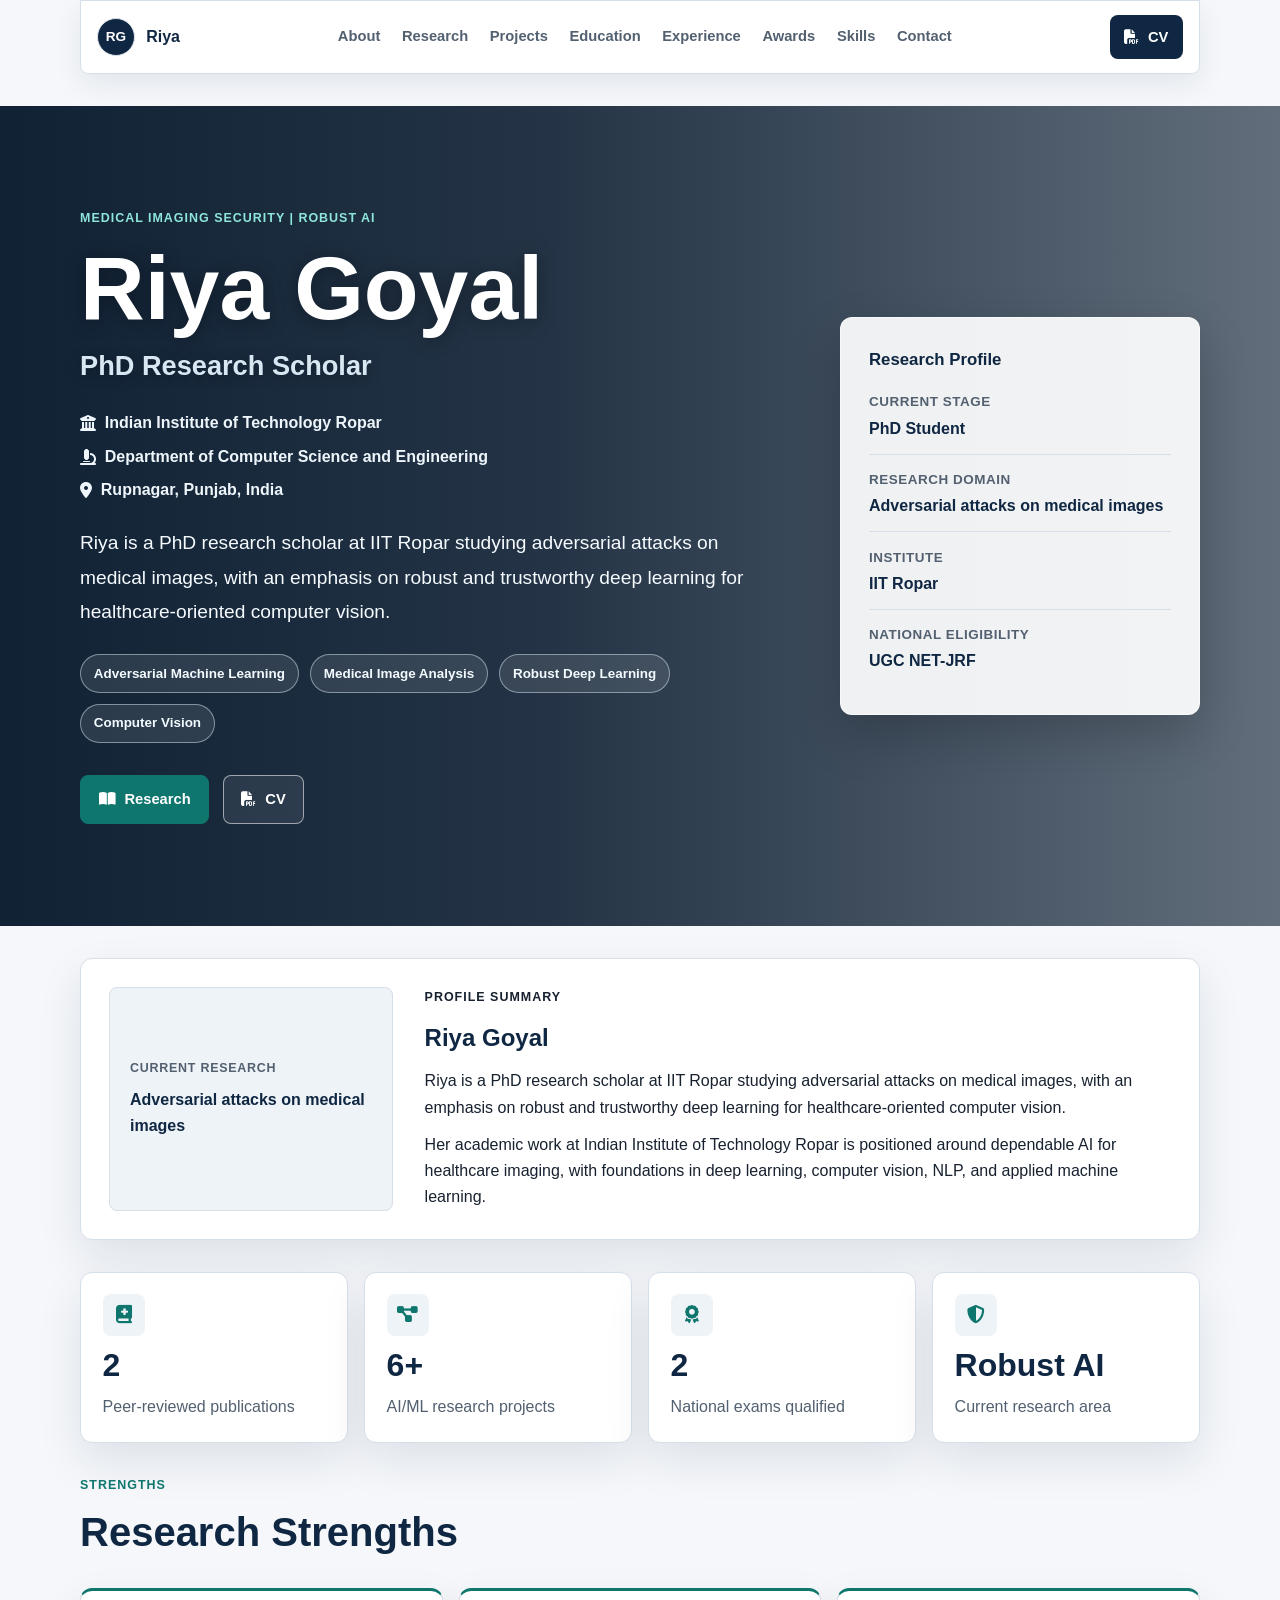
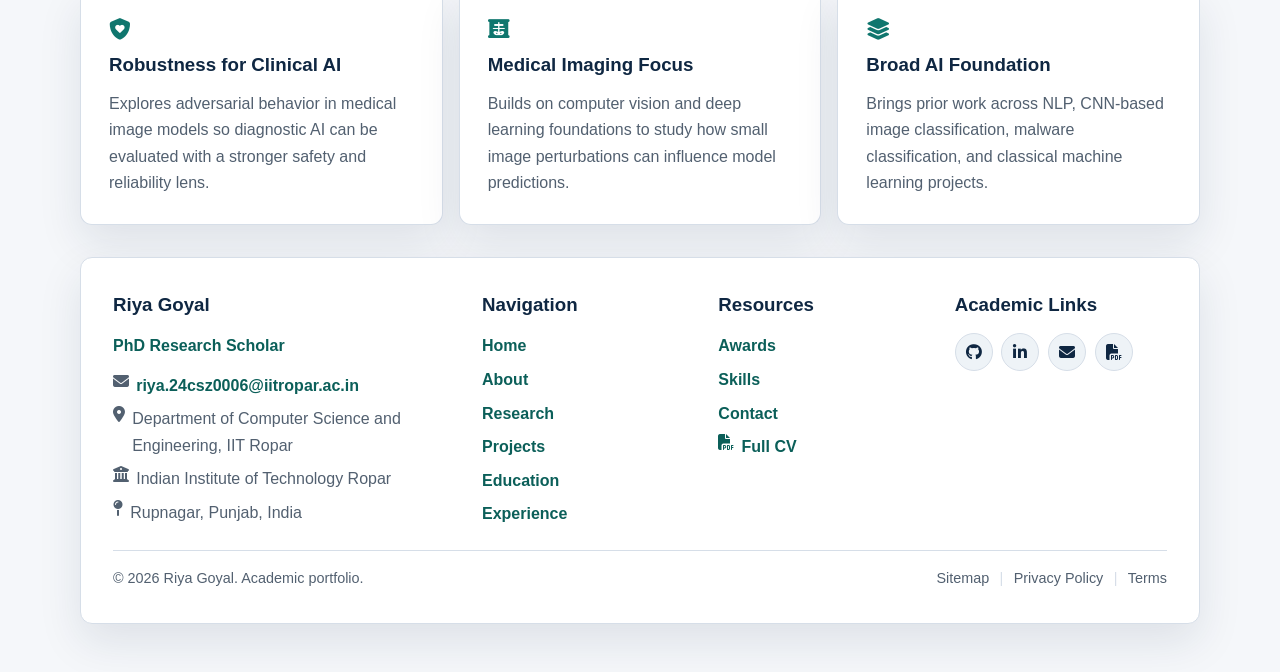
==== commit 97e78708: "Upgrader" ====
--- a/index.html
+++ b/index.html
@@ -11,8 +11,8 @@
     <meta property="og:title" content="Riya Goyal - PhD Researcher in Robust Medical AI" />
     <meta property="og:description" content="Doctoral research on adversarial robustness in medical imaging. Building trustworthy AI for healthcare applications." />
     <meta property="og:type" content="website" />
-    <meta property="og:url" content="https://riyagoyal.com" />
-    <link rel="canonical" href="https://riyagoyal.com" />
+    <meta property="og:url" content="https://riya2599.github.io" />
+    <link rel="canonical" href="https://riya2599.github.io" />
     <link rel="icon" type="image/x-icon" href="./favicon.ico" />
     <title>Riya Goyal - PhD Researcher in Robust Medical AI | IIT Ropar</title>
     <link
--- a/src/styles/design-tokens.css
+++ b/src/styles/design-tokens.css
@@ -1,21 +1,20 @@
 :root {
-  --bg: #f5efe4;
-  --bg-strong: #efe5d3;
-  --surface: rgba(255, 251, 245, 0.82);
-  --surface-strong: rgba(255, 255, 255, 0.94);
-  --text: #1c2730;
-  --muted: #5e6d78;
-  --primary: #173047;
+  --bg: #f5f7fa;
+  --surface: #ffffff;
+  --surface-muted: #eef3f7;
+  --text: #17212f;
+  --muted: #526070;
+  --primary: #0f2742;
+  --primary-strong: #07192d;
   --accent: #0f766e;
-  --accent-strong: #0a5a54;
-  --signal: #c07b18;
-  --border: rgba(23, 48, 71, 0.12);
-  --border-strong: rgba(23, 48, 71, 0.2);
-  --shadow: 0 24px 70px rgba(18, 38, 53, 0.12);
-  --shadow-soft: 0 16px 38px rgba(18, 38, 53, 0.08);
-  --radius-xl: 30px;
-  --radius-lg: 24px;
-  --radius-md: 18px;
-  --radius-sm: 12px;
-  --container: min(1180px, calc(100vw - 32px));
+  --accent-strong: #0b5f59;
+  --gold: #b7791f;
+  --border: #d6dee8;
+  --hero-text: #ffffff;
+  --hero-muted: #d9e7f2;
+  --shadow: 0 18px 44px rgba(15, 39, 66, 0.1);
+  --radius-lg: 12px;
+  --radius-md: 8px;
+  --container: min(1120px, 92vw);
+  --space: clamp(1rem, 2vw, 1.5rem);
 }
--- a/src/styles/main.css
+++ b/src/styles/main.css
@@ -1,1754 +1,993 @@
-/* ========== BASE STYLES ========== */
 body {
-  font-family: 'Inter', 'Segoe UI', Roboto, sans-serif;
-  background: radial-gradient(circle at top right, #e7eefb, var(--bg) 30%);
+  font-family: Inter, "Segoe UI", Roboto, Arial, sans-serif;
+  background: var(--bg);
   color: var(--text);
-  line-height: 1.6;
+  line-height: 1.65;
   scroll-behavior: smooth;
   -webkit-font-smoothing: antialiased;
 }
 
 .page-shell {
   width: var(--container);
-  margin: 1.25rem auto 3rem;
-  display: grid;
-  gap: 2.5rem;
-}
-
-/* ========== GLASS PANEL EFFECT ========== */
+  margin: 1rem auto 3rem;
+  display: grid;
+  gap: 2rem;
+}
+
+.home-shell {
+  width: 100%;
+  margin-top: 0;
+  gap: 2rem;
+}
+
+.home-shell .site-header,
+.home-shell .about-block-section,
+.home-shell .metrics,
+.home-shell .content-section,
+.home-shell .site-footer {
+  width: var(--container);
+  margin-inline: auto;
+}
+
 .glass-panel {
-  background: color-mix(in oklab, var(--surface) 88%, #f3f8ff);
+  background: var(--surface);
   border: 1px solid var(--border);
   border-radius: var(--radius-lg);
   box-shadow: var(--shadow);
-  transition: all 0.3s cubic-bezier(0.23, 1, 0.320, 1);
-}
-
-.glass-panel:hover {
-  transform: translateY(-2px);
-  box-shadow: 0 25px 50px rgba(30, 58, 95, 0.15);
-}
-
-/* ========== HEADER ========== */
+}
+
 .site-header {
-  display: flex;
+  position: sticky;
+  top: 0;
+  z-index: 20;
+  background: rgba(255, 255, 255, 0.96);
+  border: 1px solid var(--border);
+  border-radius: 0 0 var(--radius-md) var(--radius-md);
+  box-shadow: 0 10px 28px rgba(15, 39, 66, 0.08);
+}
+
+.header-container {
+  min-height: 72px;
+  display: flex;
+  align-items: center;
   justify-content: space-between;
-  align-items: center;
-  padding: 1rem 1.5rem;
-  position: sticky;
-  top: 0.8rem;
-  backdrop-filter: blur(10px);
-  z-index: 20;
-  border-radius: var(--radius-md);
-}
-
-.site-header.sticky {
-  box-shadow: 0 8px 24px rgba(30, 58, 95, 0.08);
-}
-
-.header-container {
-  width: 100%;
-  display: flex;
-  justify-content: space-between;
-  align-items: center;
-  gap: 2rem;
+  gap: 1.25rem;
+  padding: 0 1rem;
 }
 
 .brand {
-  font-weight: 700;
-  letter-spacing: 0.02em;
-  color: var(--primary);
-  display: flex;
-  align-items: center;
-  gap: 0.75rem;
-  font-size: 1.1rem;
+  display: inline-flex;
+  align-items: center;
+  gap: 0.7rem;
+  color: var(--primary);
+  font-size: 1rem;
+  font-weight: 800;
   white-space: nowrap;
-  text-decoration: none;
+}
+
+.brand-photo,
+.brand-monogram {
+  width: 38px;
+  height: 38px;
+  border-radius: 50%;
+  border: 1px solid var(--border);
 }
 
 .brand-photo {
-  width: 40px;
-  height: 40px;
-  border-radius: 50%;
   object-fit: cover;
-  border: 2px solid var(--accent);
-  transition: transform 0.2s ease, box-shadow 0.2s ease;
-}
-
-.brand:hover .brand-photo {
-  transform: scale(1.08);
-  box-shadow: 0 0 12px rgba(42, 157, 143, 0.4);
-}
-
-.brand:hover {
-  color: var(--accent);
-  transition: color 0.2s ease;
+}
+
+.brand-monogram {
+  display: grid;
+  place-items: center;
+  background: var(--primary);
+  color: #fff;
+  font-size: 0.85rem;
+  letter-spacing: 0;
 }
 
 .nav-links {
   display: flex;
-  gap: 2rem;
+  align-items: center;
+  justify-content: center;
+  gap: clamp(0.8rem, 1.8vw, 1.35rem);
   color: var(--muted);
   flex: 1;
-  justify-content: center;
 }
 
 .nav-links a {
-  font-weight: 500;
-  font-size: 0.95rem;
-  position: relative;
-  transition: color 0.2s ease;
-}
-
-.nav-links a:first-child {
-  display: none;
+  font-size: 0.92rem;
+  font-weight: 650;
+  padding: 0.35rem 0;
+  border-bottom: 2px solid transparent;
 }
 
 .nav-links a:hover,
-.nav-links a:focus {
-  color: var(--primary);
-}
-
-.nav-links a::after {
-  content: '';
-  position: absolute;
-  bottom: -4px;
-  left: 0;
-  right: 0;
-  height: 2px;
-  background: var(--accent);
-  transform: scaleX(0);
-  transition: transform 0.2s ease;
-}
-
-.nav-links a:hover::after {
-  transform: scaleX(1);
+.nav-links a:focus,
+.nav-links a.active {
+  color: var(--primary);
+  border-color: var(--accent);
 }
 
 .nav-actions {
   display: flex;
-  gap: 1rem;
-  align-items: center;
-}
-
-.btn-icon {
-  width: 40px;
-  height: 40px;
-  border-radius: 50%;
-  background: color-mix(in oklab, var(--accent) 10%, transparent);
-  border: 1px solid color-mix(in oklab, var(--accent) 30%, transparent);
-  color: var(--accent);
-  cursor: pointer;
-  display: flex;
-  align-items: center;
-  justify-content: center;
-  transition: all 0.2s ease;
-}
-
-.btn-icon:hover {
-  background: var(--accent);
-  color: white;
-  transform: scale(1.05);
-}
-
-/* ========== BUTTONS ========== */
+  align-items: center;
+}
+
 .btn {
   display: inline-flex;
   align-items: center;
-  gap: 0.5rem;
-  padding: 0.8rem 1.6rem;
-  border-radius: 999px;
-  border: none;
-  font-weight: 600;
-  font-size: 0.95rem;
+  justify-content: center;
+  gap: 0.55rem;
+  min-height: 42px;
+  padding: 0.72rem 1.1rem;
+  border-radius: var(--radius-md);
+  border: 1px solid transparent;
+  font-size: 0.92rem;
+  font-weight: 750;
+  text-decoration: none;
   cursor: pointer;
-  transition: all 0.3s ease;
-  text-decoration: none;
 }
 
 .btn-primary {
+  background: var(--accent);
+  border-color: var(--accent);
+  color: #fff;
+}
+
+.btn-primary:hover,
+.btn-primary:focus {
+  background: var(--accent-strong);
+  border-color: var(--accent-strong);
+}
+
+.btn-secondary {
+  background: rgba(255, 255, 255, 0.08);
+  border-color: rgba(255, 255, 255, 0.55);
+  color: #fff;
+}
+
+.btn-secondary:hover,
+.btn-secondary:focus {
+  background: #fff;
+  border-color: #fff;
+  color: var(--primary);
+}
+
+.btn-nav {
+  min-height: 38px;
+  padding: 0.55rem 0.85rem;
   background: var(--primary);
-  color: white;
-  box-shadow: 0 8px 16px rgba(30, 58, 95, 0.2);
-}
-
-.btn-primary:hover {
-  background: color-mix(in oklab, var(--primary) 90%, black);
-  transform: translateY(-2px);
-  box-shadow: 0 12px 24px rgba(30, 58, 95, 0.3);
-}
-
-.btn-secondary {
-  background: transparent;
-  color: var(--primary);
-  border: 2px solid var(--primary);
-}
-
-.btn-secondary:hover {
-  background: var(--primary);
-  color: white;
-}
-
-/* ========== HERO SECTION ========== */
+  color: #fff;
+}
+
 .hero {
-  display: grid;
-  grid-template-columns: 1.5fr 1fr;
-  gap: 2rem;
-  align-items: stretch;
-  position: relative;
-}
-
-.hero-visual-container {
-  position: absolute;
-  top: 0;
-  left: 0;
-  right: 0;
-  height: 280px;
-  border-radius: var(--radius-lg);
-  overflow: hidden;
-  z-index: 1;
-  margin-bottom: 1rem;
-}
-
-.hero-visual {
   width: 100%;
-  height: 100%;
-  object-fit: cover;
-  display: block;
-}
-
-.hero-overlay {
-  position: absolute;
-  top: 0;
-  left: 0;
-  right: 0;
-  bottom: 0;
-  background: linear-gradient(180deg, rgba(244,247,251,0) 0%, rgba(244,247,251,0.4) 100%);
-  pointer-events: none;
+  min-height: min(720px, calc(100vh - 24px));
+  display: grid;
+  align-items: center;
+  padding: clamp(3.5rem, 8vw, 6.5rem) max(4vw, calc((100vw - 1120px) / 2));
+  background-image:
+    linear-gradient(90deg, rgba(7, 25, 45, 0.96) 0%, rgba(7, 25, 45, 0.88) 43%, rgba(7, 25, 45, 0.62) 100%),
+    var(--hero-image);
+  background-position: center;
+  background-size: cover;
+  background-repeat: no-repeat;
+}
+
+.hero-inner {
+  width: 100%;
+  display: grid;
+  grid-template-columns: minmax(0, 1fr) minmax(280px, 360px);
+  gap: clamp(2rem, 5vw, 4rem);
+  align-items: center;
 }
 
 .hero-content {
-  padding: clamp(1.5rem, 3vw, 2.5rem);
-  padding-top: 320px;
-  position: relative;
-  z-index: 2;
-}
-
-.hero-card {
-  padding: clamp(1.5rem, 3vw, 2.5rem);
+  max-width: 760px;
 }
 
 .eyebrow {
   color: var(--accent);
+  font-weight: 800;
+  font-size: 0.78rem;
+  margin-bottom: 0.85rem;
+  text-transform: uppercase;
+  letter-spacing: 0.08em;
+}
+
+.hero .eyebrow {
+  color: #8ee5dc;
+}
+
+.hero h1 {
+  color: var(--hero-text);
+  font-size: clamp(2.8rem, 7vw, 5.6rem);
+  line-height: 1.02;
+  font-weight: 850;
+  letter-spacing: 0;
+  margin-bottom: 0.6rem;
+  text-shadow: 0 2px 18px rgba(0, 0, 0, 0.36);
+}
+
+.hero h2 {
+  color: var(--hero-muted);
+  font-size: clamp(1.22rem, 2.4vw, 1.7rem);
+  font-weight: 720;
+  margin-bottom: 1.35rem;
+  text-shadow: 0 2px 14px rgba(0, 0, 0, 0.28);
+}
+
+.hero-meta-group {
+  display: grid;
+  gap: 0.45rem;
+  margin-bottom: 1.4rem;
+}
+
+.hero-meta,
+.hero-meta-location,
+.hero-meta-advisor {
+  display: flex;
+  align-items: center;
+  gap: 0.55rem;
+  color: #eef6fb;
+  font-weight: 600;
+}
+
+.hero-statement {
+  color: #f6fbff;
+  max-width: 680px;
+  font-size: clamp(1rem, 1.8vw, 1.2rem);
+  line-height: 1.8;
+  margin: 0;
+}
+
+.focus-tags {
+  margin-top: 1.55rem;
+  display: flex;
+  flex-wrap: wrap;
+  gap: 0.7rem;
+}
+
+.tag,
+.skill-tag,
+.tech-badge {
+  display: inline-flex;
+  align-items: center;
+  border-radius: 999px;
+  font-size: 0.84rem;
   font-weight: 700;
-  font-size: 0.9rem;
-  margin-bottom: 0.75rem;
+}
+
+.tag {
+  color: #f3fbff;
+  border: 1px solid rgba(217, 231, 242, 0.5);
+  background: rgba(255, 255, 255, 0.1);
+  padding: 0.45rem 0.8rem;
+}
+
+.hero-actions {
+  margin-top: 2rem;
+  display: flex;
+  flex-wrap: wrap;
+  gap: 0.85rem;
+}
+
+.about-block-container {
+  display: grid;
+  grid-template-columns: minmax(220px, 0.38fr) minmax(0, 1fr);
+  gap: clamp(1rem, 3vw, 2rem);
+  align-items: stretch;
+}
+
+.about-block-aside {
+  padding: 1.25rem;
+  display: grid;
+  align-content: center;
+  gap: 0.5rem;
+  border-radius: var(--radius-md);
+  background: var(--surface-muted);
+  border: 1px solid var(--border);
+}
+
+.about-block-label {
+  color: var(--muted);
+  font-size: 0.78rem;
+  font-weight: 800;
+  letter-spacing: 0.06em;
   text-transform: uppercase;
-  letter-spacing: 0.05em;
-  display: flex;
-  align-items: center;
+}
+
+.about-block-aside strong,
+.about-block-content h2 {
+  color: var(--primary);
+}
+
+.about-block-content {
+  display: grid;
+  align-content: center;
+  gap: 0.65rem;
+}
+
+.about-block-content .eyebrow {
+  margin-bottom: 0;
+}
+
+.about-block-content p {
+  color: var(--text);
+  max-width: 760px;
+}
+
+.hero-card {
+  background: rgba(255, 255, 255, 0.92);
+  border: 1px solid rgba(255, 255, 255, 0.6);
+  border-radius: var(--radius-lg);
+  box-shadow: 0 20px 50px rgba(0, 0, 0, 0.2);
+  padding: clamp(1.25rem, 3vw, 1.75rem);
+}
+
+.hero-card h3 {
+  color: var(--primary);
+  font-size: 1.05rem;
+  margin-bottom: 1.1rem;
+}
+
+.quick-stats {
+  display: grid;
+  gap: 0;
+}
+
+.quick-stats li {
+  display: grid;
+  gap: 0.25rem;
+  padding: 0.9rem 0;
+  border-top: 1px solid var(--border);
+}
+
+.quick-stats li:first-child {
+  border-top: 0;
+  padding-top: 0;
+}
+
+.quick-stats span {
+  color: var(--muted);
+  font-size: 0.84rem;
+  font-weight: 700;
+  text-transform: uppercase;
+  letter-spacing: 0.04em;
+}
+
+.quick-stats strong {
+  color: var(--primary);
+  font-size: 1rem;
+  line-height: 1.35;
+}
+
+.metrics {
+  display: grid;
+  grid-template-columns: repeat(4, minmax(0, 1fr));
+  gap: 1rem;
+}
+
+.metric-card {
+  padding: 1.35rem;
+  display: grid;
+  gap: 0.7rem;
+}
+
+.metric-icon {
+  width: 42px;
+  height: 42px;
+  display: grid;
+  place-items: center;
+  border-radius: var(--radius-md);
+  background: var(--surface-muted);
+  color: var(--accent);
+  font-size: 1.15rem;
+}
+
+.metric-card h3 {
+  color: var(--primary);
+  font-size: clamp(1.5rem, 2.6vw, 2rem);
+  line-height: 1.1;
+}
+
+.metric-card p,
+.section-subtitle,
+.feature-card p,
+.project-impact,
+.award-content p,
+.responsibilities,
+.contact-intro,
+.footer-info,
+.footer-bottom,
+.last-updated {
+  color: var(--muted);
+}
+
+.content-section,
+.page-content,
+.about-block-section {
+  display: grid;
+  gap: 1.5rem;
+}
+
+.section-heading {
+  max-width: 820px;
+}
+
+.section-heading h2,
+.about-hero h1,
+.contact-hero h1 {
+  color: var(--primary);
+  font-size: clamp(1.7rem, 4vw, 2.5rem);
+  line-height: 1.16;
+  margin-bottom: 0.55rem;
+}
+
+.section-subtitle {
+  font-size: 1rem;
+}
+
+.cards-grid,
+.projects-grid,
+.skills-grid,
+.teaching-grid,
+.interests-grid {
+  display: grid;
+  grid-template-columns: repeat(auto-fit, minmax(260px, 1fr));
+  gap: 1rem;
+}
+
+.feature-card,
+.project-card,
+.skill-category,
+.teaching-card,
+.experience-card,
+.education-card,
+.about-section,
+.about-block-container,
+.contact-methods,
+.contact-social,
+.faq-section,
+.legal-content {
+  padding: clamp(1.2rem, 2.4vw, 1.75rem);
+}
+
+.feature-card {
+  display: grid;
+  gap: 0.6rem;
+  border-top: 3px solid var(--accent);
+}
+
+.feature-card i,
+.interest-item i {
+  color: var(--accent);
+  font-size: 1.35rem;
+}
+
+.feature-card h3,
+.project-card h3,
+.education-card h3,
+.experience-card h3,
+.award-content h3,
+.skill-category h3,
+.teaching-card h3,
+.contact-method h3,
+.about-section h2,
+.contact-methods h2,
+.contact-social h2,
+.faq-section h2,
+.legal-content h2,
+.legal-content h3 {
+  color: var(--primary);
+}
+
+.publications-list,
+.education-cards,
+.experience-timeline,
+.awards-container,
+.faq-items {
+  display: grid;
+  gap: 1rem;
+}
+
+.publication-item {
+  padding: clamp(1.2rem, 2.4vw, 1.65rem);
+  display: grid;
+  gap: 0.65rem;
+}
+
+.pub-header,
+.edu-header,
+.exp-header,
+.project-header {
+  display: flex;
+  justify-content: space-between;
+  align-items: flex-start;
+  gap: 1rem;
+}
+
+.year,
+.period,
+.pub-type {
+  display: inline-flex;
+  align-items: center;
+  border-radius: 999px;
+  padding: 0.3rem 0.65rem;
+  font-size: 0.78rem;
+  font-weight: 800;
+  white-space: nowrap;
+}
+
+.year,
+.period {
+  color: var(--primary);
+  background: var(--surface-muted);
+}
+
+.pub-type {
+  color: var(--accent-strong);
+  background: rgba(15, 118, 110, 0.1);
+  text-transform: capitalize;
+}
+
+.publication-item h3 {
+  color: var(--primary);
+  font-size: 1.08rem;
+}
+
+.authors,
+.venue,
+.doi,
+.institution,
+.company,
+.location,
+.focus,
+.advisor,
+.description,
+.project-description,
+.about-section p,
+.interest-item p,
+.contact-method p,
+.legal-content p,
+.legal-content li {
+  color: var(--text);
+}
+
+.venue,
+.doi,
+.institution,
+.company,
+.location {
+  display: flex;
+  align-items: flex-start;
   gap: 0.5rem;
 }
 
-.hero h1 {
-  font-size: clamp(2rem, 5vw, 3.2rem);
-  color: var(--primary);
-  line-height: 1.2;
+.doi {
+  color: var(--accent-strong);
+  font-size: 0.92rem;
+  font-weight: 650;
+}
+
+.project-card {
+  display: grid;
+  gap: 0.95rem;
+}
+
+.project-link {
+  width: 36px;
+  height: 36px;
+  display: grid;
+  place-items: center;
+  border-radius: 50%;
+  background: var(--surface-muted);
+  color: var(--primary);
+  flex: 0 0 auto;
+}
+
+.project-link:hover,
+.project-link:focus {
+  color: #fff;
+  background: var(--accent);
+}
+
+.project-meta {
+  display: grid;
+  gap: 0.8rem;
+}
+
+.tech-stack,
+.skill-tags {
+  display: flex;
+  flex-wrap: wrap;
+  gap: 0.5rem;
+}
+
+.tech-badge,
+.skill-tag {
+  padding: 0.38rem 0.7rem;
+  color: var(--primary);
+  background: var(--surface-muted);
+}
+
+.research-tag {
+  color: var(--accent-strong);
+  background: rgba(15, 118, 110, 0.1);
+}
+
+.project-impact {
+  display: flex;
+  align-items: flex-start;
+  gap: 0.5rem;
+  font-size: 0.92rem;
+}
+
+.education-card,
+.experience-card {
+  display: grid;
+  gap: 0.65rem;
+  border-left: 4px solid var(--accent);
+}
+
+.gpa,
+.honors {
+  color: var(--accent-strong);
+  font-weight: 700;
+}
+
+.award-item {
+  padding: 1.25rem;
+  display: grid;
+  grid-template-columns: 120px 1fr;
+  gap: 1rem;
+  align-items: center;
+}
+
+.award-year {
+  display: grid;
+  place-items: center;
+  gap: 0.35rem;
+  min-height: 72px;
+  border-radius: var(--radius-md);
+  background: var(--surface-muted);
+  color: var(--primary);
   font-weight: 800;
-  margin-bottom: 0.5rem;
-}
-
-.hero h2 {
-  font-size: clamp(1.1rem, 2.5vw, 1.4rem);
+  text-align: center;
+}
+
+.skill-category h3,
+.teaching-card h3,
+.contact-method h3 {
+  display: flex;
+  align-items: center;
+  gap: 0.55rem;
+  margin-bottom: 0.85rem;
+}
+
+.course-name {
+  color: var(--primary);
+  font-weight: 800;
+  margin-bottom: 0.4rem;
+}
+
+.semesters {
   color: var(--muted);
-  font-weight: 500;
-}
-
-.hero-meta,
-.hero-meta-advisor,
-.hero-statement {
+  display: flex;
+  align-items: center;
+  gap: 0.45rem;
+  margin-bottom: 0.55rem;
+  font-size: 0.92rem;
+}
+
+.about-hero,
+.contact-hero {
+  padding: clamp(1.8rem, 4vw, 3rem);
+}
+
+.about-subtitle {
+  color: var(--accent-strong);
+  font-size: 1.15rem;
+  font-weight: 800;
+  margin-bottom: 1rem;
+}
+
+.about-statement {
+  max-width: 760px;
+  font-size: 1.05rem;
+}
+
+.about-meta {
+  display: flex;
+  flex-wrap: wrap;
+  gap: 0.8rem 1.2rem;
+  margin-top: 1.4rem;
+}
+
+.about-meta span,
+.focus-item {
+  display: inline-flex;
+  align-items: center;
+  gap: 0.45rem;
+  color: var(--primary);
+  font-weight: 700;
+}
+
+.focus-areas {
+  display: flex;
+  flex-wrap: wrap;
+  gap: 0.65rem;
   margin-top: 1rem;
-  display: flex;
-  align-items: center;
-  gap: 0.5rem;
-}
-
-.hero-statement {
-  font-size: 1.1rem;
-  color: var(--text);
-  line-height: 1.8;
-  margin-top: 1.5rem;
-  display: block;
-}
-
-.focus-tags {
-  margin-top: 1.5rem;
+}
+
+.focus-item {
+  background: var(--surface-muted);
+  border: 1px solid var(--border);
+  border-radius: var(--radius-md);
+  padding: 0.65rem 0.85rem;
+}
+
+.interest-item {
+  padding: 1.2rem;
+  border: 1px solid var(--border);
+  border-radius: var(--radius-md);
+  background: var(--surface);
+}
+
+.interest-item h3 {
+  color: var(--primary);
+  margin: 0.4rem 0;
+}
+
+.contact-methods,
+.contact-social {
+  display: grid;
+  gap: 1rem;
+}
+
+.contact-grid {
+  display: grid;
+  grid-template-columns: repeat(auto-fit, minmax(260px, 1fr));
+  gap: 1rem;
+}
+
+.contact-method {
+  padding: 1rem;
+  border: 1px solid var(--border);
+  border-radius: var(--radius-md);
+  background: var(--surface-muted);
+}
+
+.contact-link,
+.footer-info a,
+.footer-links a,
+.legal-content a {
+  color: var(--accent-strong);
+  font-weight: 750;
+}
+
+.contact-social-links {
   display: flex;
   flex-wrap: wrap;
   gap: 0.75rem;
 }
 
-.tag {
-  background: color-mix(in oklab, var(--accent) 15%, transparent);
-  color: var(--accent);
-  border: 1px solid color-mix(in oklab, var(--accent) 40%, transparent);
-  padding: 0.5rem 1rem;
-  border-radius: 999px;
-  font-size: 0.88rem;
-  font-weight: 500;
-  transition: all 0.2s ease;
+.contact-social-links a {
   display: inline-flex;
   align-items: center;
-  gap: 0.4rem;
-}
-
-.tag:hover {
-  background: color-mix(in oklab, var(--accent) 25%, transparent);
-  border-color: var(--accent);
-}
-
-.accent-tag {
-  background: color-mix(in oklab, var(--primary) 15%, transparent);
-  color: var(--primary);
-  border-color: color-mix(in oklab, var(--primary) 40%, transparent);
-}
-
-.hero-actions {
-  margin-top: 2rem;
-  display: flex;
+  gap: 0.55rem;
+  padding: 0.65rem 0.85rem;
+  border: 1px solid var(--border);
+  border-radius: var(--radius-md);
+  color: var(--primary);
+  background: #fff;
+  font-weight: 750;
+}
+
+.site-footer {
+  padding: clamp(1.5rem, 3vw, 2rem);
+}
+
+.footer-content {
+  display: grid;
+  grid-template-columns: 1.3fr 0.8fr 0.8fr 0.8fr;
+  gap: 1.5rem;
+}
+
+.footer-section h3 {
+  color: var(--primary);
+  margin-bottom: 0.75rem;
+}
+
+.footer-role {
+  color: var(--accent-strong);
+  font-weight: 800;
+  margin-bottom: 0.8rem;
+}
+
+.footer-info,
+.footer-links {
+  display: grid;
+  gap: 0.45rem;
+}
+
+.footer-info li,
+.footer-links a {
+  display: flex;
+  align-items: flex-start;
+  gap: 0.45rem;
+}
+
+.social-links {
+  display: flex;
+  flex-wrap: wrap;
+  gap: 0.55rem;
+}
+
+.social-icon {
+  width: 38px;
+  height: 38px;
+  display: grid;
+  place-items: center;
+  border: 1px solid var(--border);
+  border-radius: 50%;
+  color: var(--primary);
+  background: var(--surface-muted);
+}
+
+.footer-divider {
+  border: 0;
+  height: 1px;
+  background: var(--border);
+  margin: 1.4rem 0 1rem;
+}
+
+.footer-bottom {
+  display: flex;
+  justify-content: space-between;
   gap: 1rem;
   flex-wrap: wrap;
-}
-
-.hero-card {
-  border-radius: var(--radius-lg);
-  display: flex;
-  flex-direction: column;
-  justify-content: center;
-  gap: 1.5rem;
-}
-
-.profile-photo-container {
-  position: relative;
-  width: 100%;
-  aspect-ratio: 1;
-  border-radius: var(--radius-lg);
-  overflow: hidden;
-  background: linear-gradient(135deg, var(--primary), var(--accent));
-  display: flex;
-  align-items: center;
-  justify-content: center;
-  box-shadow: 0 10px 30px rgba(30, 58, 95, 0.2);
-}
-
-.profile-photo {
-  width: 100%;
-  height: 100%;
-  object-fit: cover;
-  display: block;
-}
-
-.photo-badge {
-  position: absolute;
-  bottom: 12px;
-  right: 12px;
-  width: 48px;
-  height: 48px;
-  background: var(--accent);
-  color: white;
-  border-radius: 50%;
-  display: flex;
-  align-items: center;
-  justify-content: center;
-  font-size: 1.2rem;
-  box-shadow: 0 4px 12px rgba(42, 157, 143, 0.3);
-  border: 3px solid white;
-}
-
-.hero-card h3 {
-  color: var(--primary);
-  margin: 0;
-  display: flex;
-  align-items: center;
-  gap: 0.5rem;
-}
-
-.quick-stats {
-  display: grid;
-  gap: 0.8rem;
-}
-
-.quick-stats li {
-  display: flex;
-  justify-content: space-between;
-  padding-bottom: 0.8rem;
+  font-size: 0.9rem;
+}
+
+.footer-meta {
+  display: flex;
+  align-items: center;
+  gap: 0.65rem;
+}
+
+.separator {
+  color: var(--border);
+}
+
+.legal-content {
+  max-width: 900px;
+  margin-inline: auto;
+}
+
+.legal-content ul {
+  margin-left: 1.25rem;
+  list-style: disc;
+}
+
+.sitemap-list {
+  display: grid;
+  gap: 0.7rem;
+}
+
+.sitemap-list li {
+  padding-bottom: 0.7rem;
   border-bottom: 1px solid var(--border);
 }
 
-.quick-stats li:last-child {
-  border-bottom: none;
-}
-
-.quick-stats strong {
-  color: var(--primary);
-  font-size: 1.2rem;
-}
-
-/* ========== METRICS ========== */
-.metrics {
-  display: grid;
-  grid-template-columns: repeat(auto-fit, minmax(200px, 1fr));
-  gap: 1.2rem;
-}
-
-.metric-card {
-  padding: 1.5rem;
-  text-align: center;
-  position: relative;
-  overflow: hidden;
-  display: flex;
-  flex-direction: column;
-  align-items: center;
-  gap: 0.8rem;
-}
-
-.metric-icon {
-  font-size: 2rem;
-  color: var(--accent);
-  display: flex;
-  align-items: center;
-  justify-content: center;
-  width: 56px;
-  height: 56px;
-  background: color-mix(in oklab, var(--accent) 15%, transparent);
-  border-radius: 12px;
-}
-
-.metric-card h3 {
-  color: var(--primary);
-  font-size: 2.2rem;
-  font-weight: 800;
-  margin: 0;
-}
-
-.metric-card p {
-  color: var(--muted);
-  font-size: 0.95rem;
-  font-weight: 500;
-}
-
-/* ========== CONTENT SECTIONS ========== */
-.content-section {
-  padding: 0;
-}
-
-.section-heading {
-  margin-bottom: 2rem;
-}
-
-.section-heading .eyebrow {
-  display: flex;
-  align-items: center;
-  gap: 0.5rem;
-}
-
-.section-heading h2 {
-  color: var(--primary);
-  font-size: clamp(1.4rem, 4vw, 2rem);
-  margin-top: 0.5rem;
-  margin-bottom: 0.5rem;
-  font-weight: 800;
-}
-
-.section-subtitle {
-  color: var(--muted);
-  font-size: 1rem;
-  margin-top: 0.5rem;
-}
-
-/* ========== CARDS GRID ========== */
-.cards-grid {
-  display: grid;
-  grid-template-columns: repeat(auto-fit, minmax(280px, 1fr));
-  gap: 1.5rem;
-}
-
-.feature-card {
-  padding: 1.8rem;
-  display: flex;
-  flex-direction: column;
-  gap: 0.8rem;
-}
-
-.feature-card i {
-  font-size: 1.8rem;
-  color: var(--accent);
-}
-
-.feature-card h3 {
-  color: var(--primary);
-  font-weight: 700;
-}
-
-.feature-card p {
-  color: var(--muted);
-  line-height: 1.6;
-}
-
-/* ========== PUBLICATIONS ========== */
-.publications-list {
-  display: grid;
-  gap: 1rem;
-}
-
-.publication-item {
-  padding: 1.5rem;
-  display: grid;
-  gap: 0.8rem;
-}
-
-.pub-header {
-  display: flex;
-  gap: 1rem;
-  align-items: center;
-}
-
-.year {
-  background: color-mix(in oklab, var(--primary) 15%, transparent);
-  color: var(--primary);
-  padding: 0.3rem 0.8rem;
-  border-radius: 999px;
-  font-weight: 700;
-  font-size: 0.85rem;
-}
-
-.pub-type {
-  background: color-mix(in oklab, var(--accent) 15%, transparent);
-  color: var(--accent);
-  padding: 0.3rem 0.8rem;
-  border-radius: 999px;
-  font-size: 0.8rem;
-  font-weight: 600;
-  text-transform: uppercase;
-}
-
-.publication-item h3 {
-  color: var(--primary);
-  font-size: 1.1rem;
-}
-
-.publication-item .venue {
-  color: var(--muted);
-  font-size: 0.95rem;
-  display: flex;
-  align-items: center;
-  gap: 0.5rem;
-}
-
-/* ========== PROJECTS ========== */
-.projects-grid {
-  display: grid;
-  grid-template-columns: repeat(auto-fit, minmax(320px, 1fr));
-  gap: 1.5rem;
-}
-
-.project-card {
-  padding: 1.8rem;
-  display: flex;
-  flex-direction: column;
-  gap: 1rem;
-  position: relative;
-  overflow: hidden;
-}
-
-.project-header {
-  display: flex;
-  justify-content: space-between;
-  align-items: start;
-  gap: 1rem;
-}
-
-.project-card h3 {
-  color: var(--primary);
-  font-size: 1.15rem;
-  flex: 1;
-}
-
-.project-link {
-  flex-shrink: 0;
-  width: 36px;
-  height: 36px;
-  border-radius: 50%;
-  background: color-mix(in oklab, var(--accent) 15%, transparent);
-  color: var(--accent);
-  display: flex;
-  align-items: center;
-  justify-content: center;
-  transition: all 0.2s ease;
-}
-
-.project-link:hover {
-  background: var(--accent);
-  color: white;
-  transform: translate(2px, -2px);
-}
-
-.project-description {
-  color: var(--text);
-  line-height: 1.6;
-  font-size: 0.95rem;
-}
-
-.tech-stack {
-  display: flex;
-  flex-wrap: wrap;
-  gap: 0.5rem;
-}
-
-.tech-badge {
-  background: color-mix(in oklab, var(--primary) 15%, transparent);
-  color: var(--primary);
-  padding: 0.3rem 0.8rem;
-  border-radius: 999px;
-  font-size: 0.8rem;
-  font-weight: 600;
-}
-
-.project-impact {
-  color: var(--muted);
-  font-size: 0.9rem;
-  margin-top: 0.5rem;
-  display: flex;
-  align-items: center;
-  gap: 0.5rem;
-}
-
-/* ========== EDUCATION ========== */
-.education-cards {
-  display: grid;
-  gap: 1.5rem;
-}
-
-.education-card {
-  padding: 1.8rem;
-  display: grid;
-  gap: 0.8rem;
-  border-left: 4px solid var(--accent);
-}
-
-.edu-header {
-  display: flex;
-  justify-content: space-between;
-  align-items: start;
-  gap: 1rem;
-}
-
-.education-card h3 {
-  color: var(--primary);
-  font-weight: 700;
-}
-
-.institution {
-  color: var(--muted);
-  display: flex;
-  align-items: center;
-  gap: 0.5rem;
-  font-weight: 500;
-}
-
-.focus {
-  color: var(--text);
-  font-size: 0.95rem;
-}
-
-.advisor {
-  color: var(--text);
-  font-size: 0.95rem;
-}
-
-.gpa,
-.honors {
-  color: var(--accent);
-  font-size: 0.95rem;
-  font-weight: 600;
-}
-
-/* ========== EXPERIENCE ========== */
-.experience-timeline {
-  display: grid;
-  gap: 1.5rem;
-  position: relative;
-}
-
-.experience-card {
-  padding: 1.8rem;
-  display: grid;
-  gap: 0.8rem;
-}
-
-.exp-header {
-  display: flex;
-  justify-content: space-between;
-  align-items: start;
-  gap: 1rem;
-}
-
-.experience-card h3 {
-  color: var(--primary);
-  font-weight: 700;
-}
-
-.company {
-  color: var(--muted);
-  display: flex;
-  align-items: center;
-  gap: 0.5rem;
-  font-weight: 500;
-}
-
-.period {
-  background: color-mix(in oklab, var(--accent) 15%, transparent);
-  color: var(--accent);
-  padding: 0.4rem 0.9rem;
-  border-radius: 999px;
-  font-size: 0.85rem;
-  font-weight: 600;
-  white-space: nowrap;
-}
-
-.location {
-  color: var(--muted);
-  font-size: 0.95rem;
-  display: flex;
-  align-items: center;
-  gap: 0.5rem;
-}
-
-.description {
-  color: var(--text);
-  line-height: 1.6;
-}
-
-/* ========== AWARDS ========== */
-.awards-container {
-  display: grid;
-  gap: 1rem;
-}
-
-.award-item {
-  padding: 1.5rem;
-  display: grid;
-  grid-template-columns: 80px 1fr;
-  gap: 1.2rem;
-  align-items: center;
-}
-
-.award-year {
-  background: color-mix(in oklab, var(--accent) 20%, transparent);
-  color: var(--accent);
-  padding: 0.8rem;
-  border-radius: var(--radius-md);
-  font-weight: 700;
-  text-align: center;
-  font-size: 0.9rem;
-  display: flex;
-  align-items: center;
-  justify-content: center;
-  flex-direction: column;
-  gap: 0.3rem;
-}
-
-.award-content h3 {
-  color: var(--primary);
-  font-weight: 700;
-}
-
-.award-content p {
-  color: var(--muted);
-  font-size: 0.95rem;
-  margin-top: 0.3rem;
-}
-
-/* ========== SKILLS ========== */
-.skills-section {
-  padding: 0;
-}
-
-.skills-grid {
-  display: grid;
-  grid-template-columns: repeat(auto-fit, minmax(280px, 1fr));
-  gap: 1.5rem;
-}
-
-.skill-category {
-  padding: 1.8rem;
-}
-
-.skill-category h3 {
-  color: var(--primary);
-  margin-bottom: 1rem;
-  display: flex;
-  align-items: center;
-  gap: 0.6rem;
-  font-weight: 700;
-}
-
-.skill-tags {
-  display: flex;
-  flex-wrap: wrap;
-  gap: 0.8rem;
-}
-
-.skill-tag {
-  background: color-mix(in oklab, var(--primary) 15%, transparent);
-  color: var(--primary);
-  padding: 0.5rem 1rem;
-  border-radius: 999px;
-  font-size: 0.9rem;
-  font-weight: 500;
-  transition: all 0.2s ease;
-  display: inline-flex;
-  align-items: center;
-  gap: 0.4rem;
-}
-
-.skill-tag:hover {
-  background: color-mix(in oklab, var(--primary) 25%, transparent);
-  transform: translateY(-2px);
-}
-
-.research-tag {
-  background: color-mix(in oklab, var(--accent) 15%, transparent);
-  color: var(--accent);
-}
-
-.research-tag:hover {
-  background: color-mix(in oklab, var(--accent) 25%, transparent);
-}
-
-/* ========== TEACHING ========== */
-.teaching-grid {
-  display: grid;
-  grid-template-columns: repeat(auto-fit, minmax(300px, 1fr));
-  gap: 1.5rem;
-}
-
-.teaching-card {
-  padding: 1.8rem;
-}
-
-.teaching-card h3 {
-  color: var(--accent);
-  display: flex;
-  align-items: center;
-  gap: 0.6rem;
-  margin-bottom: 0.8rem;
-  font-weight: 700;
-}
-
-.course-name {
-  color: var(--primary);
-  font-size: 1.05rem;
-  font-weight: 700;
-  margin-bottom: 0.6rem;
-}
-
-.semesters {
-  color: var(--muted);
-  font-size: 0.9rem;
-  display: flex;
-  align-items: center;
-  gap: 0.4rem;
-  margin-bottom: 0.8rem;
-}
-
-.responsibilities {
-  color: var(--text);
-  line-height: 1.6;
-  font-size: 0.95rem;
-}
-
-/* ========== FOOTER ========== */
-.site-footer {
-  padding: 2.5rem;
-  display: grid;
-  grid-template-columns: 1fr;
-  gap: 2rem;
-  margin-top: 3rem;
-}
-
-.footer-content {
-  display: grid;
-  grid-template-columns: repeat(auto-fit, minmax(280px, 1fr));
-  gap: 2rem;
-}
-
-.footer-section h2 {
-  color: var(--primary);
-  font-size: 1.2rem;
-  font-weight: 800;
-  margin-bottom: 1rem;
-}
-
-.footer-section h3 {
-  color: var(--primary);
-  font-size: 1rem;
-  font-weight: 700;
-  margin-bottom: 0.8rem;
-}
-
-.footer-role {
-  color: var(--accent);
-  font-weight: 600;
-  margin-bottom: 0.8rem;
-}
-
-.footer-section p {
-  color: var(--text);
-  margin-bottom: 0.6rem;
-  display: flex;
-  align-items: center;
-  gap: 0.6rem;
-}
-
-.footer-section p a {
-  color: var(--accent);
-  font-weight: 600;
-  transition: color 0.2s ease;
-}
-
-.footer-section p a:hover {
-  color: var(--primary);
-}
-
-.resource-links {
-  display: grid;
-  gap: 0.6rem;
-}
-
-.resource-links li {
-  list-style: none;
-}
-
-.resource-links a {
-  color: var(--text);
-  display: flex;
-  align-items: center;
-  gap: 0.6rem;
-  font-weight: 500;
-  transition: color 0.2s ease;
-}
-
-.resource-links a:hover {
-  color: var(--accent);
-}
-
-.social-links {
-  display: flex;
-  gap: 1rem;
-  flex-wrap: wrap;
-}
-
-.social-icon {
-  width: 44px;
-  height: 44px;
-  border-radius: 50%;
-  background: color-mix(in oklab, var(--primary) 15%, transparent);
-  color: var(--primary);
-  display: flex;
-  align-items: center;
-  justify-content: center;
-  font-size: 1.2rem;
-  transition: all 0.2s ease;
-}
-
-.social-icon:hover {
-  background: var(--primary);
-  color: white;
-  transform: translateY(-3px);
-}
-
-.footer-bottom {
-  text-align: center;
-  padding-top: 1.5rem;
-  border-top: 1px solid var(--border);
-  color: var(--muted);
-  font-size: 0.9rem;
-}
-
-/* ========== RESPONSIVE DESIGN ========== */
-@media (max-width: 768px) {
+.sitemap-list a {
+  color: var(--accent-strong);
+  font-weight: 750;
+}
+
+@media (max-width: 980px) {
+  .home-shell .site-header,
+  .home-shell .about-block-section,
+  .home-shell .metrics,
+  .home-shell .content-section,
+  .home-shell .site-footer {
+    width: min(100% - 2rem, 760px);
+  }
+
+  .header-container {
+    align-items: flex-start;
+    flex-direction: column;
+    padding: 0.9rem 1rem;
+  }
+
+  .nav-links {
+    justify-content: flex-start;
+    flex-wrap: wrap;
+  }
+
   .hero {
+    min-height: auto;
+    padding: 4rem 1.2rem;
+  }
+
+  .hero-inner {
     grid-template-columns: 1fr;
   }
 
-  .header-container {
+  .hero-card {
+    max-width: 520px;
+  }
+
+  .metrics {
+    grid-template-columns: repeat(2, minmax(0, 1fr));
+  }
+
+  .footer-content {
+    grid-template-columns: repeat(2, minmax(0, 1fr));
+  }
+}
+
+@media (max-width: 640px) {
+  .page-shell {
+    width: min(100% - 1rem, 100%);
+    margin-top: 0.5rem;
+    gap: 1rem;
+  }
+
+  .home-shell {
+    width: 100%;
+    margin-top: 0;
+  }
+
+  .home-shell .site-header,
+  .home-shell .about-block-section,
+  .home-shell .metrics,
+  .home-shell .content-section,
+  .home-shell .site-footer {
+    width: min(100% - 1rem, 100%);
+  }
+
+  .site-header {
+    border-radius: 0;
+  }
+
+  .hero {
+    padding: 3rem 1rem;
+  }
+
+  .hero h1 {
+    font-size: clamp(2.4rem, 15vw, 3.6rem);
+  }
+
+  .hero-actions,
+  .contact-social-links {
     flex-direction: column;
-    gap: 1rem;
-  }
-
-  .nav-links {
-    gap: 0.8rem;
-    font-size: 0.9rem;
-  }
-
+    align-items: stretch;
+  }
+
+  .metrics,
+  .about-block-container,
   .cards-grid,
   .projects-grid,
-  .skills-grid {
+  .skills-grid,
+  .teaching-grid,
+  .interests-grid,
+  .contact-grid,
+  .footer-content {
     grid-template-columns: 1fr;
+  }
+
+  .pub-header,
+  .edu-header,
+  .exp-header,
+  .project-header,
+  .footer-bottom {
+    flex-direction: column;
+    align-items: flex-start;
   }
 
   .award-item {
     grid-template-columns: 1fr;
   }
-
-  .metrics {
-    grid-template-columns: repeat(2, 1fr);
-  }
-
-  .page-shell {
-    margin: 1rem auto 2rem;
-    gap: 1.5rem;
-  }
-}
-
-.site-footer h2,
-.site-footer h3 {
-  color: var(--primary);
-}
-
-.site-footer p {
-  color: var(--muted);
-  margin-top: 0.35rem;
-}
-
-.social-links {
-  margin-top: 0.45rem;
-  display: flex;
-  gap: 0.65rem;
-}
-
-.social-links a {
-  width: 35px;
-  height: 35px;
-  border-radius: 50%;
-  border: 1px solid var(--border);
-  display: grid;
-  place-items: center;
-  color: var(--primary);
-  transition: transform 160ms ease, background-color 160ms ease;
-}
-
-.social-links a:hover {
-  transform: translateY(-3px);
-  background-color: #eef5ff;
-}
-
-.floating {
-  animation: float 6s ease-in-out infinite;
-}
-
-.floating-soft {
-  animation: floatSoft 7s ease-in-out infinite;
-}
-
-@keyframes float {
-  0%,
-  100% {
-    transform: translateY(0px);
-  }
-  50% {
-    transform: translateY(-9px);
-  }
-}
-
-@keyframes floatSoft {
-  0%,
-  100% {
-    transform: translateY(0px);
-  }
-  50% {
-    transform: translateY(-5px);
-  }
-}
-
-@media (max-width: 980px) {
-  .metrics {
-    grid-template-columns: repeat(2, 1fr);
-  }
-
-  .cards-grid {
-    grid-template-columns: 1fr;
-  }
-
-  .hero {
-    grid-template-columns: 1fr;
-  }
-}
-
-@media (max-width: 680px) {
-  .site-header {
-    flex-direction: column;
-    gap: 0.45rem;
-  }
-
-  .nav-links {
-    flex-wrap: wrap;
-    justify-content: center;
-  }
-
-  .metrics {
-    grid-template-columns: 1fr;
-  }
-
-  .timeline-item {
-    grid-template-columns: 1fr;
-  }
-}
-
-/* ========== NAVIGATION ACTIVE STATE ========== */
-.nav-links a.active {
-  color: var(--primary);
-  font-weight: 600;
-}
-
-.nav-links a.active::after {
-  transform: scaleX(1);
-}
-
-/* ========== PAGE CONTENT LAYOUT ========== */
-.page-content {
-  display: grid;
-  gap: 2rem;
-}
-
-/* ========== ABOUT PAGE ========== */
-.about-hero {
-  padding: clamp(2rem, 5vw, 3.5rem);
-  text-align: center;
-}
-
-.about-hero h1 {
-  font-size: clamp(2rem, 5vw, 3rem);
-  color: var(--primary);
-  margin-bottom: 0.5rem;
-}
-
-.about-subtitle {
-  font-size: 1.3rem;
-  color: var(--accent);
-  font-weight: 600;
-  margin-bottom: 1.5rem;
-}
-
-.about-statement {
-  font-size: 1.1rem;
-  line-height: 1.8;
-  max-width: 700px;
-  margin: 0 auto 1.5rem;
-  color: var(--text);
-}
-
-.about-meta {
-  display: flex;
-  justify-content: center;
-  flex-wrap: wrap;
-  gap: 2rem;
-  margin-top: 1.5rem;
-}
-
-.about-meta span {
-  display: flex;
-  align-items: center;
-  gap: 0.5rem;
-  color: var(--muted);
-  font-weight: 500;
-}
-
-.about-section {
-  padding: clamp(1.5rem, 3vw, 2.5rem);
-}
-
-.about-section h2 {
-  color: var(--primary);
-  font-size: 1.5rem;
-  margin-bottom: 1rem;
-}
-
-.about-section p {
-  color: var(--text);
-  line-height: 1.8;
-  margin-bottom: 1rem;
-}
-
-.focus-areas {
-  display: grid;
-  grid-template-columns: repeat(auto-fit, minmax(200px, 1fr));
-  gap: 1rem;
-  margin-top: 1rem;
-}
-
-.focus-item {
-  padding: 1rem;
-  background: color-mix(in oklab, var(--accent) 10%, transparent);
-  border-radius: var(--radius-md);
-  color: var(--primary);
-  font-weight: 500;
-  display: flex;
-  align-items: center;
-  gap: 0.5rem;
-}
-
-.interests-grid {
-  display: grid;
-  grid-template-columns: repeat(auto-fit, minmax(250px, 1fr));
-  gap: 1.5rem;
-  margin-top: 1.5rem;
-}
-
-.interest-item {
-  padding: 1.5rem;
-  background: color-mix(in oklab, var(--primary) 8%, transparent);
-  border-radius: var(--radius-md);
-  border: 1px solid var(--border);
-  text-align: center;
-  transition: all 0.3s ease;
-}
-
-.interest-item:hover {
-  transform: translateY(-5px);
-  box-shadow: 0 12px 24px rgba(30, 58, 95, 0.1);
-}
-
-.interest-item i {
-  font-size: 2rem;
-  color: var(--accent);
-  margin-bottom: 0.5rem;
-}
-
-.interest-item h3 {
-  color: var(--primary);
-  margin-bottom: 0.5rem;
-}
-
-.interest-item p {
-  color: var(--muted);
-  font-size: 0.95rem;
-}
-
-/* ========== CONTACT PAGE ========== */
-.contact-hero {
-  text-align: center;
-  padding: clamp(2rem, 5vw, 3.5rem);
-}
-
-.contact-hero h1 {
-  font-size: clamp(2rem, 5vw, 2.8rem);
-  color: var(--primary);
-  margin-bottom: 1rem;
-}
-
-.contact-intro {
-  font-size: 1.1rem;
-  color: var(--muted);
-  max-width: 600px;
-  margin: 0 auto;
-  line-height: 1.8;
-}
-
-.contact-container {
-  display: grid;
-  grid-template-columns: 1fr 1fr;
-  gap: 2rem;
-}
-
-.contact-methods {
-  padding: clamp(1.5rem, 3vw, 2.5rem);
-}
-
-.contact-methods h2,
-.contact-form-section h2 {
-  color: var(--primary);
-  font-size: 1.3rem;
-  margin-bottom: 1.5rem;
-}
-
-.contact-method {
-  margin-bottom: 2rem;
-}
-
-.contact-method:last-child {
-  margin-bottom: 0;
-}
-
-.contact-method h3 {
-  color: var(--primary);
-  font-size: 1.1rem;
-  margin-bottom: 0.5rem;
-  display: flex;
-  align-items: center;
-  gap: 0.5rem;
-}
-
-.contact-method p {
-  color: var(--text);
-  margin-bottom: 0.3rem;
-}
-
-.contact-note {
-  color: var(--muted);
-  font-size: 0.95rem;
-  margin-top: 0.5rem;
-}
-
-.contact-link {
-  color: var(--accent);
-  font-weight: 600;
-  transition: color 0.2s ease;
-}
-
-.contact-link:hover {
-  color: var(--primary);
-}
-
-/* ========== CONTACT FORM ========== */
-.contact-form-section {
-  padding: clamp(1.5rem, 3vw, 2.5rem);
-}
-
-.contact-form {
-  display: grid;
-  gap: 1.5rem;
-}
-
-.form-group {
-  display: grid;
-  gap: 0.5rem;
-}
-
-.form-group label {
-  color: var(--primary);
-  font-weight: 600;
-  font-size: 0.95rem;
-}
-
-.form-group input,
-.form-group textarea,
-.form-group select {
-  padding: 0.75rem 1rem;
-  border: 1px solid var(--border);
-  border-radius: var(--radius-md);
-  font-family: inherit;
-  font-size: 0.95rem;
-  color: var(--text);
-  background: color-mix(in oklab, var(--surface) 80%, #f3f8ff);
-  transition: all 0.2s ease;
-}
-
-.form-group input:focus,
-.form-group textarea:focus,
-.form-group select:focus {
-  outline: none;
-  border-color: var(--accent);
-  box-shadow: 0 0 0 3px color-mix(in oklab, var(--accent) 15%, transparent);
-}
-
-.form-group textarea {
-  resize: vertical;
-  min-height: 120px;
-}
-
-/* ========== CONTACT SOCIAL ========== */
-.contact-social {
-  padding: clamp(1.5rem, 3vw, 2.5rem);
-  text-align: center;
-}
-
-.contact-social h2 {
-  color: var(--primary);
-  font-size: 1.3rem;
-  margin-bottom: 1rem;
-}
-
-.contact-social-links {
-  display: flex;
-  justify-content: center;
-  flex-wrap: wrap;
-  gap: 1.5rem;
-  margin: 1.5rem 0;
-}
-
-.contact-social-links a {
-  display: flex;
-  flex-direction: column;
-  align-items: center;
-  gap: 0.5rem;
-  padding: 1rem;
-  border-radius: var(--radius-md);
-  background: color-mix(in oklab, var(--primary) 8%, transparent);
-  color: var(--primary);
-  transition: all 0.3s ease;
-  font-weight: 500;
-}
-
-.contact-social-links a:hover {
-  background: var(--primary);
-  color: white;
-  transform: translateY(-3px);
-}
-
-.contact-social-links i {
-  font-size: 1.5rem;
-}
-
-/* ========== FAQ SECTION ========== */
-.faq-section {
-  padding: clamp(1.5rem, 3vw, 2.5rem);
-}
-
-.faq-section h2 {
-  color: var(--primary);
-  font-size: 1.3rem;
-  margin-bottom: 1.5rem;
-}
-
-.faq-items {
-  display: grid;
-  gap: 1.5rem;
-}
-
-.faq-item {
-  padding: 1.5rem;
-  border-left: 4px solid var(--accent);
-  background: color-mix(in oklab, var(--accent) 5%, transparent);
-  border-radius: var(--radius-md);
-}
-
-.faq-item h3 {
-  color: var(--primary);
-  margin-bottom: 0.5rem;
-  font-size: 1rem;
-}
-
-.faq-item p {
-  color: var(--text);
-  line-height: 1.7;
-}
-
-/* ========== FOOTER UPDATES ========== */
-.footer-divider {
-  border: none;
-  height: 1px;
-  background: var(--border);
-  margin: 1.5rem 0;
-}
-
-.footer-info {
-  list-style: none;
-  display: grid;
-  gap: 0.6rem;
-}
-
-.footer-info li {
-  display: flex;
-  align-items: center;
-  gap: 0.5rem;
-  color: var(--text);
-}
-
-.footer-links {
-  list-style: none;
-  display: grid;
-  gap: 0.6rem;
-}
-
-.footer-links a {
-  color: var(--text);
-  font-weight: 500;
-  transition: color 0.2s ease;
-  display: flex;
-  align-items: center;
-  gap: 0.4rem;
-}
-
-.footer-links a:hover {
-  color: var(--accent);
-}
-
-.footer-social {
-  justify-content: flex-start;
-}
-
-.footer-tagline {
-  margin-top: 1rem;
-  color: var(--muted);
-  font-size: 0.9rem;
-  font-style: italic;
-}
-
-.copyright {
-  text-align: center;
-}
-
-.copyright p {
-  color: var(--muted);
-  font-size: 0.9rem;
-}
-
-.footer-meta {
-  text-align: center;
-  display: flex;
-  justify-content: center;
-  align-items: center;
-  gap: 1rem;
-  flex-wrap: wrap;
-  margin: 1rem 0;
-}
-
-.footer-meta a {
-  color: var(--muted);
-  font-size: 0.9rem;
-  transition: color 0.2s ease;
-  text-decoration: none;
-}
-
-.footer-meta a:hover {
-  color: var(--accent);
-}
-
-.separator {
-  color: var(--border);
-}
-
-.footer-credit {
-  text-align: center;
-}
-
-.footer-credit p {
-  color: var(--muted);
-  font-size: 0.85rem;
-}
-
-.footer-credit i {
-  color: #e74c3c;
-}
-
-/* ========== LEGAL PAGES ========== */
-.legal-content {
-  max-width: 900px;
-  margin: 0 auto;
-}
-
-.last-updated {
-  color: var(--muted);
-  font-size: 0.95rem;
-  margin-top: 1rem;
-}
-
-.legal-content h2 {
-  color: var(--primary);
-  font-size: 1.3rem;
-  margin-top: 2rem;
-  margin-bottom: 1rem;
-}
-
-.legal-content h3 {
-  color: var(--primary);
-  font-size: 1.1rem;
-  margin-top: 1rem;
-  margin-bottom: 0.75rem;
-}
-
-.legal-content p {
-  color: var(--text);
-  line-height: 1.8;
-  margin-bottom: 1rem;
-}
-
-.legal-content ul {
-  margin-left: 1.5rem;
-  margin-bottom: 1rem;
-}
-
-.legal-content li {
-  color: var(--text);
-  margin-bottom: 0.5rem;
-}
-
-.legal-content a {
-  color: var(--accent);
-  font-weight: 500;
-  transition: color 0.2s ease;
-}
-
-.legal-content a:hover {
-  color: var(--primary);
-}
-
-/* ========== SITEMAP PAGE ========== */
-.sitemap-list {
-  list-style: none;
-  display: grid;
-  gap: 0.8rem;
-  margin-top: 1rem;
-}
-
-.sitemap-list li {
-  padding: 0.75rem 0;
-  border-bottom: 1px solid var(--border);
-}
-
-/* ========== RECOGNITION & COLLABORATION LISTS ========== */
-.recognition-list {
-  list-style: none;
-  display: grid;
-  gap: 1rem;
-  margin-top: 1rem;
-}
-
-.recognition-list li {
-  padding: 0.75rem 1rem;
-  background: color-mix(in oklab, var(--accent) 8%, transparent);
-  border-left: 4px solid var(--accent);
-  border-radius: var(--radius-md);
-  color: var(--text);
-  line-height: 1.6;
-}
-
-.recognition-list strong {
-  color: var(--primary);
-  font-weight: 700;
-}
-
-.collaboration-topics {
-  list-style: none;
-  display: grid;
-  gap: 1rem;
-  margin-top: 1rem;
-}
-
-.collaboration-topics li {
-  padding: 0.75rem 1rem;
-  background: color-mix(in oklab, var(--primary) 8%, transparent);
-  border-left: 4px solid var(--primary);
-  border-radius: var(--radius-md);
-  color: var(--text);
-  line-height: 1.6;
-}
-
-.collaboration-topics strong {
-  color: var(--primary);
-  font-weight: 700;
-}
-
-.collaboration-note {
-  margin-top: 1.5rem;
-  padding: 1rem;
-  background: color-mix(in oklab, var(--accent) 10%, transparent);
-  border-radius: var(--radius-md);
-  color: var(--text);
-  font-style: italic;
-  border-left: 4px solid var(--accent);
-}
-
-/* ========== SOCIAL LINKS CONTACT PAGE ========== */
-.social-links-contact {
-  display: flex;
-  flex-wrap: wrap;
-  gap: 1rem;
-  margin-top: 1rem;
-}
-
-.social-link {
-  display: inline-flex;
-  align-items: center;
-  gap: 0.5rem;
-  padding: 0.75rem 1.25rem;
-  background: color-mix(in oklab, var(--primary) 15%, transparent);
-  color: var(--primary);
-  border-radius: var(--radius-md);
-  font-weight: 600;
-  text-decoration: none;
-  transition: all 0.2s ease;
-}
-
-.social-link:hover {
-  background: var(--primary);
-  color: white;
-  transform: translateY(-2px);
-}
-
-/* ========== PUBLICATION AUTHORS ========== */
-.authors {
-  color: var(--muted);
-  font-size: 0.9rem;
-  display: flex;
-  align-items: center;
-  gap: 0.5rem;
-  margin-top: 0.5rem;
-}
-
-.doi {
-  color: var(--muted);
-  font-size: 0.9rem;
-  display: flex;
-  align-items: center;
-  gap: 0.5rem;
-  margin-top: 0.5rem;
-}
-
-/* ========== CONTACT RESEARCH SECTION ========== */
-.contact-research {
-  padding: clamp(1.5rem, 3vw, 2.5rem);
-}
-
-.contact-research h2 {
-  color: var(--primary);
-  font-size: 1.3rem;
-  margin-bottom: 1.5rem;
-  display: flex;
-  align-items: center;
-  gap: 0.6rem;
-}
-
-.contact-research p {
-  color: var(--text);
-  line-height: 1.8;
-  margin-bottom: 1rem;
-}
-
-.sitemap-list a {
-  color: var(--accent);
-  font-weight: 500;
-  transition: color 0.2s ease;
-}
-
-.sitemap-list a:hover {
-  color: var(--primary);
-}
-
-/* ========== RESPONSIVE ADJUSTMENTS ========== */
-@media (max-width: 768px) {
-  .contact-container {
-    grid-template-columns: 1fr;
-  }
-
-  .about-meta {
-    gap: 1rem;
-    flex-direction: column;
-    align-items: center;
-  }
-
-  .interests-grid {
-    grid-template-columns: 1fr;
-  }
-
-  .nav-links {
-    flex-wrap: wrap;
-    gap: 1rem;
-  }
-
-  .contact-social-links {
-    gap: 1rem;
-  }
-}
+}
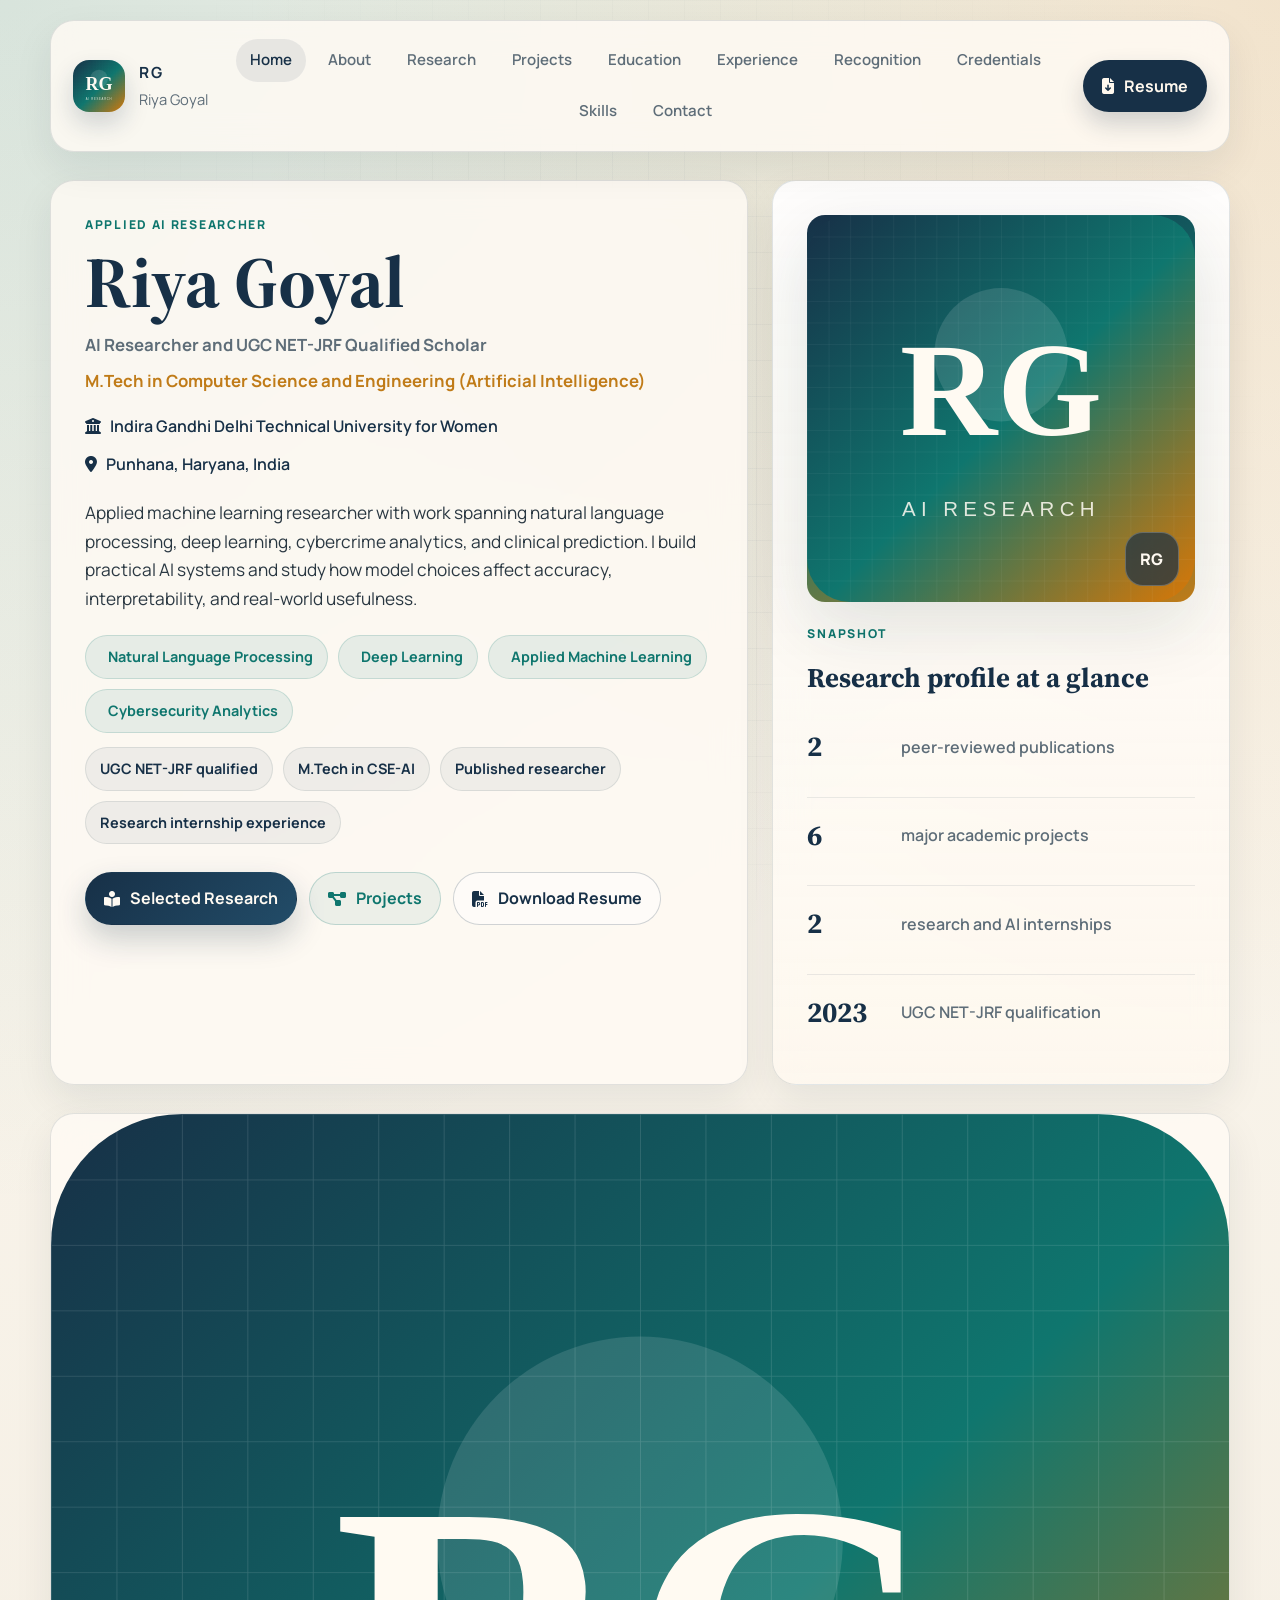
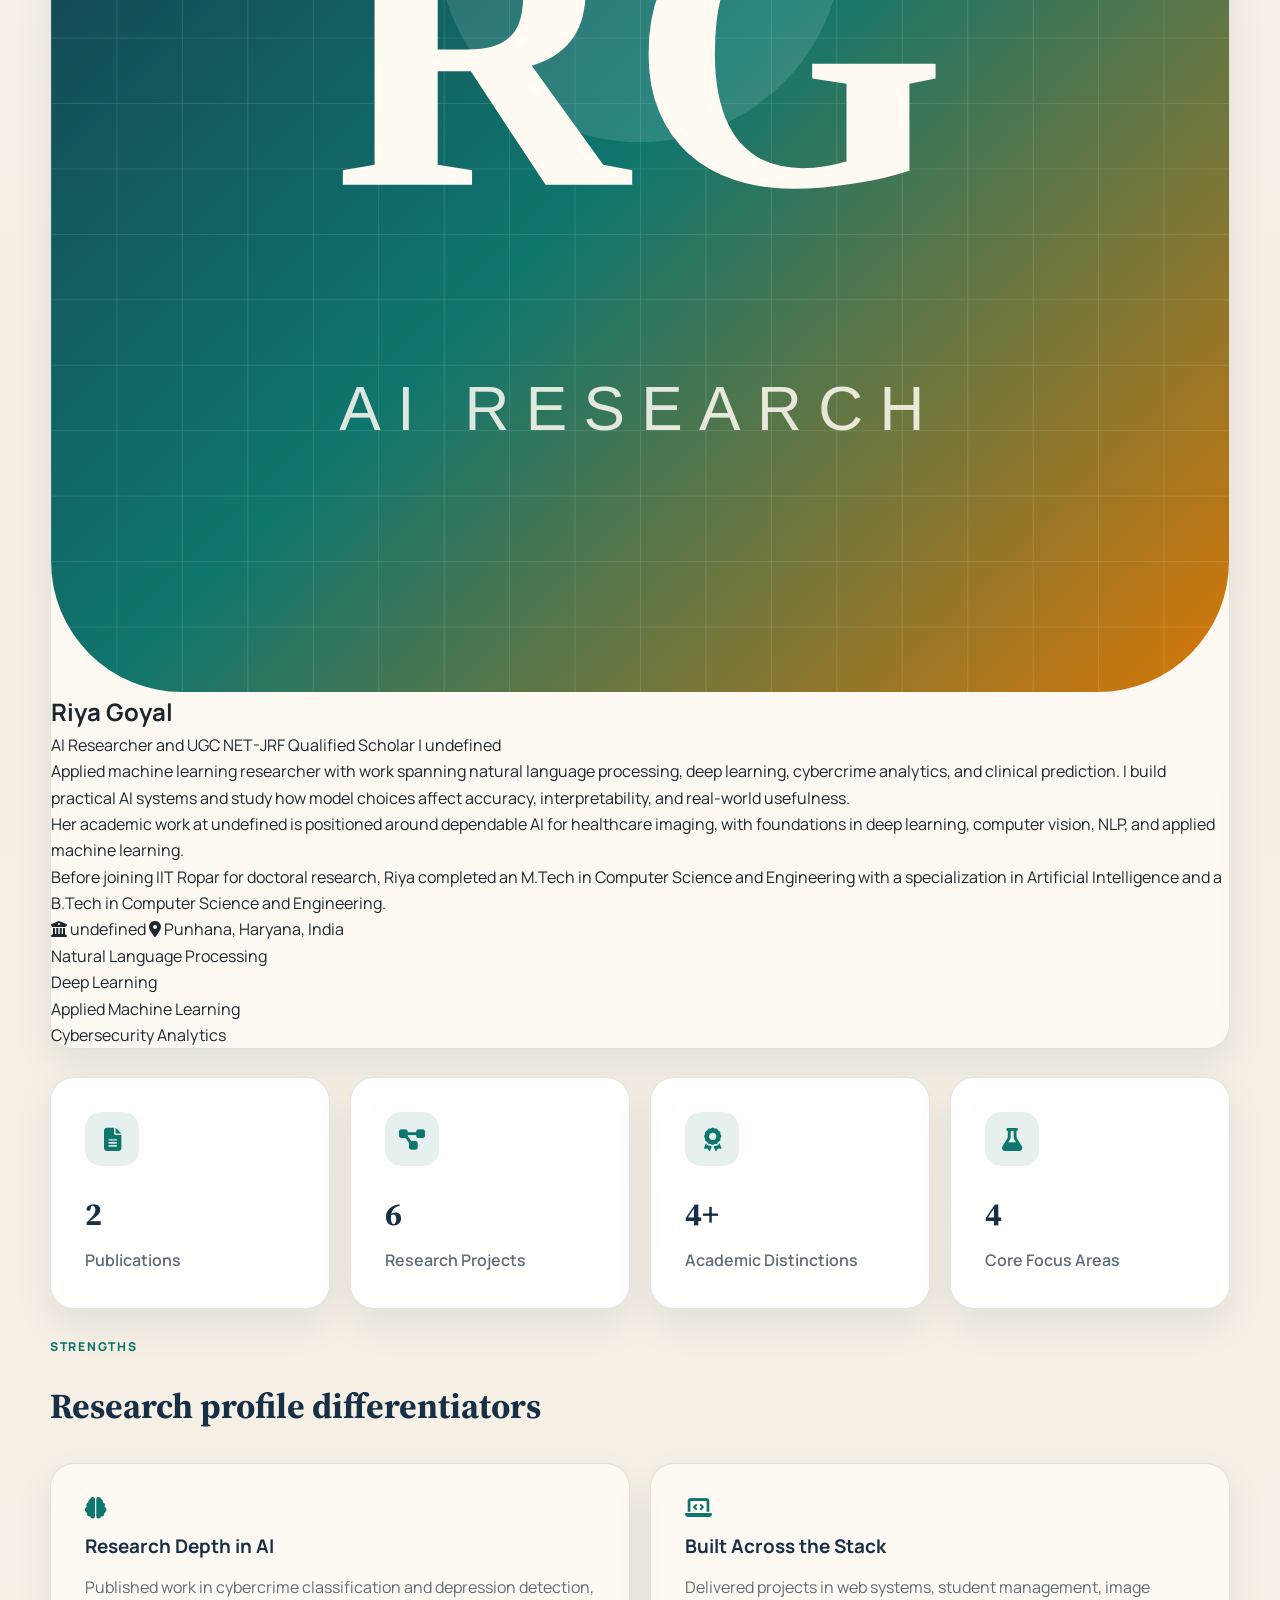
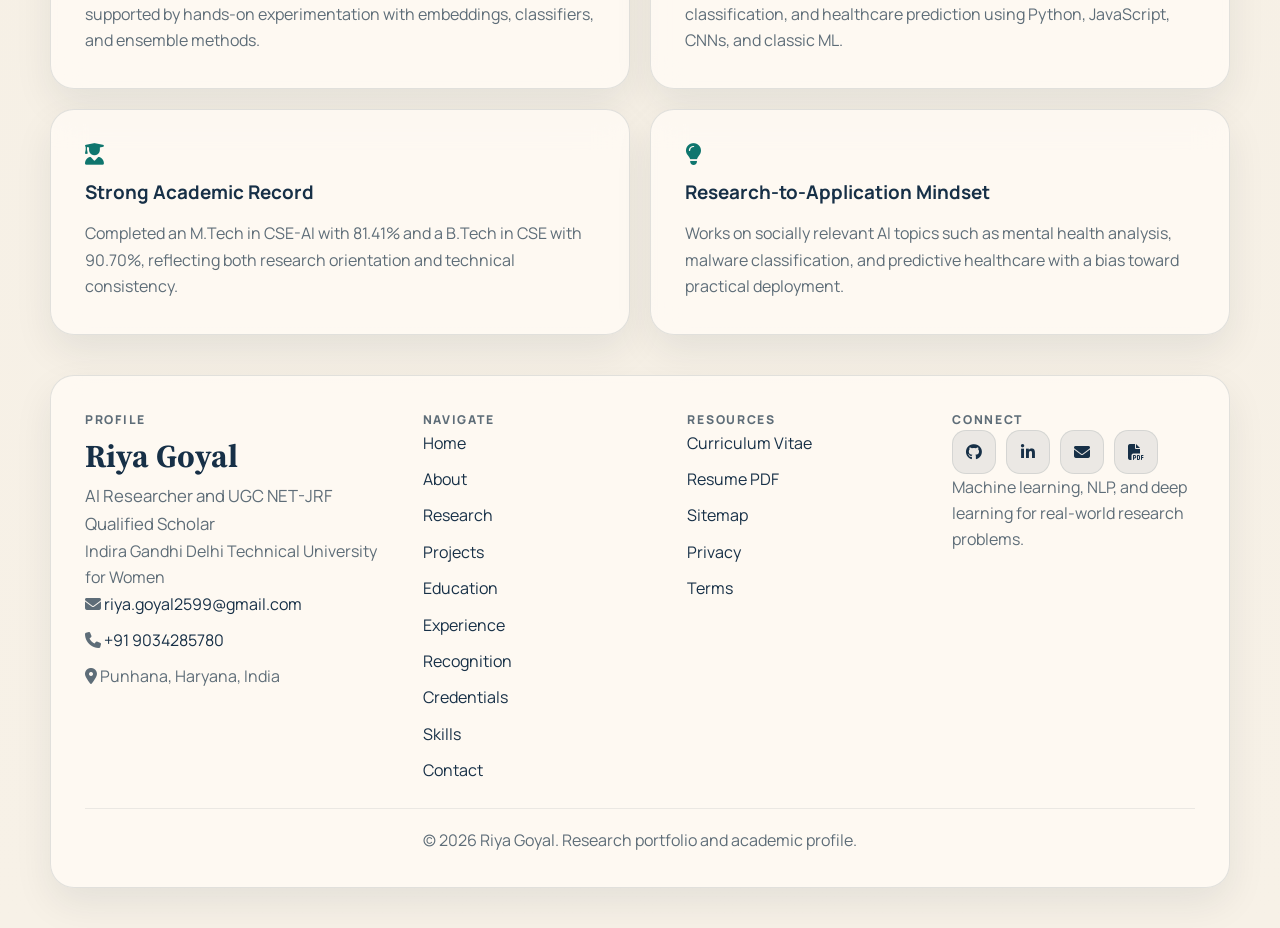
==== commit 64c8ae9f: "Merge pull request #1 from kousik-kr/codex/researcher-site-refresh [codex] refresh researcher portfo" ====
--- a/index.html
+++ b/index.html
@@ -5,16 +5,16 @@
     <meta name="viewport" content="width=device-width, initial-scale=1.0" />
     <meta
       name="description"
-      content="Riya Goyal - PhD Student in Computer Science at IIT Ropar. Research on adversarial attacks and robustness in medical imaging AI. Exploring trustworthiness of deep learning for healthcare."
+      content="Academic portfolio of Riya Goyal, an AI researcher working in NLP, deep learning, cybercrime analytics, and applied machine learning."
     />
-    <meta name="keywords" content="Riya Goyal, PhD, IIT Ropar, Adversarial ML, Medical Imaging, Robust AI, Deep Learning, Computer Vision" />
-    <meta property="og:title" content="Riya Goyal - PhD Researcher in Robust Medical AI" />
-    <meta property="og:description" content="Doctoral research on adversarial robustness in medical imaging. Building trustworthy AI for healthcare applications." />
+    <meta name="keywords" content="Riya Goyal, AI Researcher, NLP, Deep Learning, Machine Learning, IGDTUW, UGC NET JRF" />
+    <meta property="og:title" content="Riya Goyal | AI Researcher" />
+    <meta property="og:description" content="Research portfolio focused on NLP, deep learning, and applied machine learning." />
     <meta property="og:type" content="website" />
-    <meta property="og:url" content="https://riya2599.github.io" />
-    <link rel="canonical" href="https://riya2599.github.io" />
-    <link rel="icon" type="image/x-icon" href="./favicon.ico" />
-    <title>Riya Goyal - PhD Researcher in Robust Medical AI | IIT Ropar</title>
+    <meta property="og:url" content="https://riya2599.github.io/" />
+    <link rel="canonical" href="https://riya2599.github.io/" />
+    <link rel="icon" type="image/svg+xml" href="./favicon.svg" />
+    <title>Riya Goyal | AI Researcher in NLP, Deep Learning, and Applied ML</title>
     <link
       rel="stylesheet"
       href="https://cdnjs.cloudflare.com/ajax/libs/font-awesome/6.5.2/css/all.min.css"
--- a/src/styles/design-tokens.css
+++ b/src/styles/design-tokens.css
@@ -1,20 +1,21 @@
 :root {
-  --bg: #f5f7fa;
-  --surface: #ffffff;
-  --surface-muted: #eef3f7;
-  --text: #17212f;
-  --muted: #526070;
-  --primary: #0f2742;
-  --primary-strong: #07192d;
+  --bg: #f5efe4;
+  --bg-strong: #efe5d3;
+  --surface: rgba(255, 251, 245, 0.82);
+  --surface-strong: rgba(255, 255, 255, 0.94);
+  --text: #1c2730;
+  --muted: #5e6d78;
+  --primary: #173047;
   --accent: #0f766e;
-  --accent-strong: #0b5f59;
-  --gold: #b7791f;
-  --border: #d6dee8;
-  --hero-text: #ffffff;
-  --hero-muted: #d9e7f2;
-  --shadow: 0 18px 44px rgba(15, 39, 66, 0.1);
-  --radius-lg: 12px;
-  --radius-md: 8px;
-  --container: min(1120px, 92vw);
-  --space: clamp(1rem, 2vw, 1.5rem);
+  --accent-strong: #0a5a54;
+  --signal: #c07b18;
+  --border: rgba(23, 48, 71, 0.12);
+  --border-strong: rgba(23, 48, 71, 0.2);
+  --shadow: 0 24px 70px rgba(18, 38, 53, 0.12);
+  --shadow-soft: 0 16px 38px rgba(18, 38, 53, 0.08);
+  --radius-xl: 30px;
+  --radius-lg: 24px;
+  --radius-md: 18px;
+  --radius-sm: 12px;
+  --container: min(1180px, calc(100vw - 32px));
 }
--- a/src/styles/main.css
+++ b/src/styles/main.css
@@ -1,112 +1,135 @@
+@import url('https://fonts.googleapis.com/css2?family=Manrope:wght@400;500;600;700;800&family=Source+Serif+4:wght@600;700&display=swap');
+
+html {
+  scroll-behavior: smooth;
+}
+
 body {
-  font-family: Inter, "Segoe UI", Roboto, Arial, sans-serif;
-  background: var(--bg);
+  margin: 0;
+  font-family: 'Manrope', sans-serif;
   color: var(--text);
+  background:
+    radial-gradient(circle at top left, rgba(15, 118, 110, 0.15), transparent 28%),
+    radial-gradient(circle at top right, rgba(192, 123, 24, 0.16), transparent 24%),
+    linear-gradient(180deg, #fbf7ef 0%, var(--bg) 48%, #f7f1e7 100%);
+  min-height: 100vh;
   line-height: 1.65;
-  scroll-behavior: smooth;
   -webkit-font-smoothing: antialiased;
+}
+
+body::before {
+  content: '';
+  position: fixed;
+  inset: 0;
+  background-image:
+    linear-gradient(rgba(23, 48, 71, 0.03) 1px, transparent 1px),
+    linear-gradient(90deg, rgba(23, 48, 71, 0.03) 1px, transparent 1px);
+  background-size: 36px 36px;
+  mask-image: radial-gradient(circle at center, black 28%, transparent 82%);
+  pointer-events: none;
+  z-index: -1;
+}
+
+a {
+  color: inherit;
+  text-decoration: none;
+}
+
+button,
+input,
+textarea,
+select {
+  font: inherit;
+}
+
+img {
+  max-width: 100%;
+  display: block;
 }
 
 .page-shell {
   width: var(--container);
-  margin: 1rem auto 3rem;
-  display: grid;
-  gap: 2rem;
-}
-
-.home-shell {
-  width: 100%;
-  margin-top: 0;
-  gap: 2rem;
-}
-
-.home-shell .site-header,
-.home-shell .about-block-section,
-.home-shell .metrics,
-.home-shell .content-section,
-.home-shell .site-footer {
-  width: var(--container);
-  margin-inline: auto;
+  margin: 0 auto;
+  padding: 20px 0 40px;
+  display: grid;
+  gap: 28px;
 }
 
 .glass-panel {
   background: var(--surface);
   border: 1px solid var(--border);
   border-radius: var(--radius-lg);
-  box-shadow: var(--shadow);
+  box-shadow: var(--shadow-soft);
+  backdrop-filter: blur(16px);
 }
 
 .site-header {
   position: sticky;
-  top: 0;
+  top: 16px;
   z-index: 20;
-  background: rgba(255, 255, 255, 0.96);
-  border: 1px solid var(--border);
-  border-radius: 0 0 var(--radius-md) var(--radius-md);
-  box-shadow: 0 10px 28px rgba(15, 39, 66, 0.08);
+  padding: 18px 22px;
 }
 
 .header-container {
-  min-height: 72px;
-  display: flex;
+  display: grid;
+  grid-template-columns: auto 1fr auto;
+  gap: 20px;
   align-items: center;
-  justify-content: space-between;
-  gap: 1.25rem;
-  padding: 0 1rem;
 }
 
 .brand {
   display: inline-flex;
   align-items: center;
-  gap: 0.7rem;
-  color: var(--primary);
-  font-size: 1rem;
-  font-weight: 800;
-  white-space: nowrap;
-}
-
-.brand-photo,
-.brand-monogram {
-  width: 38px;
-  height: 38px;
-  border-radius: 50%;
-  border: 1px solid var(--border);
+  gap: 14px;
+  min-width: 0;
 }
 
 .brand-photo {
+  width: 52px;
+  height: 52px;
+  border-radius: 16px;
   object-fit: cover;
-}
-
-.brand-monogram {
-  display: grid;
-  place-items: center;
-  background: var(--primary);
-  color: #fff;
-  font-size: 0.85rem;
-  letter-spacing: 0;
+  box-shadow: 0 12px 24px rgba(23, 48, 71, 0.18);
+}
+
+.brand-copy {
+  display: grid;
+  gap: 2px;
+}
+
+.brand-copy strong {
+  font-size: 0.96rem;
+  letter-spacing: 0.12em;
+  text-transform: uppercase;
+  color: var(--primary);
+}
+
+.brand-copy small {
+  font-size: 0.92rem;
+  color: var(--muted);
 }
 
 .nav-links {
   display: flex;
-  align-items: center;
+  flex-wrap: wrap;
   justify-content: center;
-  gap: clamp(0.8rem, 1.8vw, 1.35rem);
+  gap: 8px;
+}
+
+.nav-links a {
+  padding: 9px 14px;
+  border-radius: 999px;
   color: var(--muted);
-  flex: 1;
-}
-
-.nav-links a {
-  font-size: 0.92rem;
-  font-weight: 650;
-  padding: 0.35rem 0;
-  border-bottom: 2px solid transparent;
+  font-size: 0.94rem;
+  font-weight: 600;
+  transition: 180ms ease;
 }
 
 .nav-links a:hover,
-.nav-links a:focus,
+.nav-links a:focus-visible,
 .nav-links a.active {
   color: var(--primary);
-  border-color: var(--accent);
+  background: rgba(23, 48, 71, 0.08);
 }
 
 .nav-actions {
@@ -118,230 +141,264 @@
   display: inline-flex;
   align-items: center;
   justify-content: center;
-  gap: 0.55rem;
-  min-height: 42px;
-  padding: 0.72rem 1.1rem;
-  border-radius: var(--radius-md);
+  gap: 10px;
+  padding: 12px 18px;
+  border-radius: 999px;
   border: 1px solid transparent;
-  font-size: 0.92rem;
-  font-weight: 750;
-  text-decoration: none;
-  cursor: pointer;
+  font-weight: 700;
+  transition: transform 180ms ease, box-shadow 180ms ease, background-color 180ms ease, color 180ms ease, border-color 180ms ease;
+}
+
+.btn:hover,
+.btn:focus-visible {
+  transform: translateY(-1px);
+}
+
+.btn-nav {
+  background: var(--primary);
+  color: #fff8ee;
+  box-shadow: 0 12px 24px rgba(23, 48, 71, 0.2);
 }
 
 .btn-primary {
-  background: var(--accent);
-  border-color: var(--accent);
-  color: #fff;
-}
-
-.btn-primary:hover,
-.btn-primary:focus {
-  background: var(--accent-strong);
-  border-color: var(--accent-strong);
+  background: linear-gradient(135deg, var(--primary), #224c68);
+  color: #fffaf2;
+  box-shadow: 0 14px 30px rgba(23, 48, 71, 0.22);
 }
 
 .btn-secondary {
-  background: rgba(255, 255, 255, 0.08);
-  border-color: rgba(255, 255, 255, 0.55);
-  color: #fff;
-}
-
-.btn-secondary:hover,
-.btn-secondary:focus {
-  background: #fff;
-  border-color: #fff;
-  color: var(--primary);
-}
-
-.btn-nav {
-  min-height: 38px;
-  padding: 0.55rem 0.85rem;
-  background: var(--primary);
-  color: #fff;
+  border-color: rgba(15, 118, 110, 0.22);
+  color: var(--accent);
+  background: rgba(15, 118, 110, 0.07);
+}
+
+.btn-ghost {
+  border-color: var(--border-strong);
+  background: rgba(255, 255, 255, 0.45);
+  color: var(--primary);
+}
+
+.eyebrow {
+  margin: 0 0 12px;
+  color: var(--accent);
+  text-transform: uppercase;
+  letter-spacing: 0.14em;
+  font-size: 0.76rem;
+  font-weight: 800;
 }
 
 .hero {
-  width: 100%;
-  min-height: min(720px, calc(100vh - 24px));
-  display: grid;
-  align-items: center;
-  padding: clamp(3.5rem, 8vw, 6.5rem) max(4vw, calc((100vw - 1120px) / 2));
-  background-image:
-    linear-gradient(90deg, rgba(7, 25, 45, 0.96) 0%, rgba(7, 25, 45, 0.88) 43%, rgba(7, 25, 45, 0.62) 100%),
-    var(--hero-image);
-  background-position: center;
-  background-size: cover;
-  background-repeat: no-repeat;
-}
-
-.hero-inner {
-  width: 100%;
-  display: grid;
-  grid-template-columns: minmax(0, 1fr) minmax(280px, 360px);
-  gap: clamp(2rem, 5vw, 4rem);
-  align-items: center;
-}
-
-.hero-content {
-  max-width: 760px;
-}
-
-.eyebrow {
-  color: var(--accent);
-  font-weight: 800;
-  font-size: 0.78rem;
-  margin-bottom: 0.85rem;
-  text-transform: uppercase;
-  letter-spacing: 0.08em;
-}
-
-.hero .eyebrow {
-  color: #8ee5dc;
+  display: grid;
+  grid-template-columns: minmax(0, 1.45fr) minmax(320px, 0.95fr);
+  gap: 24px;
+  align-items: stretch;
+}
+
+.hero-content,
+.hero-card,
+.metric-card,
+.feature-card,
+.publication-item,
+.project-card,
+.education-card,
+.experience-card,
+.award-item,
+.skill-category,
+.teaching-card,
+.site-footer,
+.page-hero,
+.prose-panel,
+.contact-card,
+.contact-social-card,
+.narrative-panel {
+  padding: clamp(22px, 2.8vw, 34px);
+}
+
+.hero h1,
+.page-hero h1,
+.site-footer h2 {
+  margin: 0;
+  font-family: 'Source Serif 4', serif;
+  color: var(--primary);
 }
 
 .hero h1 {
-  color: var(--hero-text);
-  font-size: clamp(2.8rem, 7vw, 5.6rem);
-  line-height: 1.02;
-  font-weight: 850;
-  letter-spacing: 0;
-  margin-bottom: 0.6rem;
-  text-shadow: 0 2px 18px rgba(0, 0, 0, 0.36);
-}
-
-.hero h2 {
-  color: var(--hero-muted);
-  font-size: clamp(1.22rem, 2.4vw, 1.7rem);
-  font-weight: 720;
-  margin-bottom: 1.35rem;
-  text-shadow: 0 2px 14px rgba(0, 0, 0, 0.28);
-}
-
-.hero-meta-group {
-  display: grid;
-  gap: 0.45rem;
-  margin-bottom: 1.4rem;
-}
-
-.hero-meta,
-.hero-meta-location,
-.hero-meta-advisor {
-  display: flex;
-  align-items: center;
-  gap: 0.55rem;
-  color: #eef6fb;
-  font-weight: 600;
-}
-
-.hero-statement {
-  color: #f6fbff;
-  max-width: 680px;
-  font-size: clamp(1rem, 1.8vw, 1.2rem);
-  line-height: 1.8;
-  margin: 0;
-}
-
-.focus-tags {
-  margin-top: 1.55rem;
+  font-size: clamp(2.8rem, 6vw, 4.5rem);
+  line-height: 0.98;
+}
+
+.page-hero h1 {
+  font-size: clamp(2.2rem, 5vw, 3.4rem);
+  line-height: 1.04;
+}
+
+.hero-role,
+.page-subtitle,
+.footer-role {
+  font-size: 1.05rem;
+  color: var(--muted);
+}
+
+.hero-role {
+  margin-top: 14px;
+  font-weight: 700;
+}
+
+.hero-headline {
+  margin: 8px 0 0;
+  font-size: 1.05rem;
+  color: var(--signal);
+  font-weight: 700;
+}
+
+.hero-meta-row {
   display: flex;
   flex-wrap: wrap;
-  gap: 0.7rem;
-}
-
-.tag,
-.skill-tag,
-.tech-badge {
+  gap: 12px 18px;
+  margin-top: 18px;
+}
+
+.hero-meta-row span {
   display: inline-flex;
   align-items: center;
-  border-radius: 999px;
-  font-size: 0.84rem;
-  font-weight: 700;
-}
-
-.tag {
-  color: #f3fbff;
-  border: 1px solid rgba(217, 231, 242, 0.5);
-  background: rgba(255, 255, 255, 0.1);
-  padding: 0.45rem 0.8rem;
-}
-
-.hero-actions {
-  margin-top: 2rem;
+  gap: 9px;
+  color: var(--primary);
+  font-weight: 600;
+}
+
+.hero-statement,
+.page-subtitle,
+.prose-panel p,
+.description,
+.publication-summary,
+.project-description,
+.award-content p,
+.responsibilities,
+.edu-notes,
+.footer-tagline {
+  max-width: 72ch;
+}
+
+.hero-statement {
+  margin: 22px 0 0;
+  font-size: 1.08rem;
+  color: #2a3842;
+}
+
+.focus-tags,
+.hero-badges,
+.skill-tags,
+.social-links {
   display: flex;
   flex-wrap: wrap;
-  gap: 0.85rem;
-}
-
-.about-block-container {
-  display: grid;
-  grid-template-columns: minmax(220px, 0.38fr) minmax(0, 1fr);
-  gap: clamp(1rem, 3vw, 2rem);
-  align-items: stretch;
-}
-
-.about-block-aside {
-  padding: 1.25rem;
-  display: grid;
-  align-content: center;
-  gap: 0.5rem;
-  border-radius: var(--radius-md);
-  background: var(--surface-muted);
-  border: 1px solid var(--border);
-}
-
-.about-block-label {
-  color: var(--muted);
-  font-size: 0.78rem;
+  gap: 10px;
+}
+
+.focus-tags {
+  margin-top: 22px;
+}
+
+.hero-badges {
+  margin-top: 14px;
+}
+
+.tag,
+.tech-badge,
+.skill-tag,
+.year,
+.pub-type,
+.project-category,
+.period {
+  display: inline-flex;
+  align-items: center;
+  gap: 8px;
+  border-radius: 999px;
+  font-weight: 700;
+}
+
+.tag {
+  padding: 9px 14px;
+  font-size: 0.9rem;
+}
+
+.accent-tag {
+  color: var(--accent);
+  background: rgba(15, 118, 110, 0.09);
+  border: 1px solid rgba(15, 118, 110, 0.16);
+}
+
+.subtle-tag {
+  color: var(--primary);
+  background: rgba(23, 48, 71, 0.06);
+  border: 1px solid rgba(23, 48, 71, 0.1);
+}
+
+.hero-actions {
+  margin-top: 28px;
+  display: flex;
+  flex-wrap: wrap;
+  gap: 12px;
+}
+
+.hero-card {
+  display: grid;
+  align-content: start;
+  gap: 22px;
+  background:
+    linear-gradient(180deg, rgba(255, 255, 255, 0.92), rgba(255, 249, 240, 0.76));
+}
+
+.profile-photo-container {
+  position: relative;
+  border-radius: calc(var(--radius-lg) - 6px);
+  overflow: hidden;
+  min-height: 280px;
+  background: linear-gradient(160deg, var(--primary), var(--accent), var(--signal));
+  box-shadow: var(--shadow);
+}
+
+.profile-photo {
+  width: 100%;
+  height: 100%;
+  object-fit: cover;
+}
+
+.photo-badge {
+  position: absolute;
+  right: 16px;
+  bottom: 16px;
+  width: 54px;
+  height: 54px;
+  border-radius: 18px;
+  display: grid;
+  place-items: center;
   font-weight: 800;
   letter-spacing: 0.06em;
-  text-transform: uppercase;
-}
-
-.about-block-aside strong,
-.about-block-content h2 {
-  color: var(--primary);
-}
-
-.about-block-content {
-  display: grid;
-  align-content: center;
-  gap: 0.65rem;
-}
-
-.about-block-content .eyebrow {
-  margin-bottom: 0;
-}
-
-.about-block-content p {
-  color: var(--text);
-  max-width: 760px;
-}
-
-.hero-card {
-  background: rgba(255, 255, 255, 0.92);
-  border: 1px solid rgba(255, 255, 255, 0.6);
-  border-radius: var(--radius-lg);
-  box-shadow: 0 20px 50px rgba(0, 0, 0, 0.2);
-  padding: clamp(1.25rem, 3vw, 1.75rem);
-}
-
-.hero-card h3 {
-  color: var(--primary);
-  font-size: 1.05rem;
-  margin-bottom: 1.1rem;
+  color: #fffaf2;
+  background: rgba(23, 48, 71, 0.7);
+  border: 1px solid rgba(255, 255, 255, 0.22);
+  backdrop-filter: blur(12px);
+}
+
+.snapshot-copy h2 {
+  margin: 0;
+  font-family: 'Source Serif 4', serif;
+  color: var(--primary);
+  font-size: 1.7rem;
 }
 
 .quick-stats {
   display: grid;
-  gap: 0;
+  gap: 12px;
 }
 
 .quick-stats li {
   display: grid;
-  gap: 0.25rem;
-  padding: 0.9rem 0;
-  border-top: 1px solid var(--border);
+  grid-template-columns: 82px 1fr;
+  gap: 12px;
+  align-items: center;
+  padding: 14px 0;
+  border-top: 1px solid rgba(23, 48, 71, 0.09);
 }
 
 .quick-stats li:first-child {
@@ -349,115 +406,99 @@
   padding-top: 0;
 }
 
+.quick-stats strong {
+  font-size: 1.8rem;
+  color: var(--primary);
+  font-family: 'Source Serif 4', serif;
+}
+
 .quick-stats span {
   color: var(--muted);
-  font-size: 0.84rem;
-  font-weight: 700;
-  text-transform: uppercase;
-  letter-spacing: 0.04em;
-}
-
-.quick-stats strong {
-  color: var(--primary);
-  font-size: 1rem;
-  line-height: 1.35;
-}
-
-.metrics {
-  display: grid;
-  grid-template-columns: repeat(4, minmax(0, 1fr));
-  gap: 1rem;
-}
-
-.metric-card {
-  padding: 1.35rem;
-  display: grid;
-  gap: 0.7rem;
-}
-
-.metric-icon {
-  width: 42px;
-  height: 42px;
-  display: grid;
-  place-items: center;
-  border-radius: var(--radius-md);
-  background: var(--surface-muted);
-  color: var(--accent);
-  font-size: 1.15rem;
-}
-
-.metric-card h3 {
-  color: var(--primary);
-  font-size: clamp(1.5rem, 2.6vw, 2rem);
-  line-height: 1.1;
-}
-
-.metric-card p,
-.section-subtitle,
-.feature-card p,
-.project-impact,
-.award-content p,
-.responsibilities,
-.contact-intro,
-.footer-info,
-.footer-bottom,
-.last-updated {
-  color: var(--muted);
-}
-
-.content-section,
-.page-content,
-.about-block-section {
-  display: grid;
-  gap: 1.5rem;
-}
-
-.section-heading {
-  max-width: 820px;
-}
-
-.section-heading h2,
-.about-hero h1,
-.contact-hero h1 {
-  color: var(--primary);
-  font-size: clamp(1.7rem, 4vw, 2.5rem);
-  line-height: 1.16;
-  margin-bottom: 0.55rem;
-}
-
-.section-subtitle {
-  font-size: 1rem;
-}
-
+  font-weight: 600;
+}
+
+.metrics,
 .cards-grid,
 .projects-grid,
 .skills-grid,
 .teaching-grid,
-.interests-grid {
-  display: grid;
-  grid-template-columns: repeat(auto-fit, minmax(260px, 1fr));
-  gap: 1rem;
-}
-
-.feature-card,
-.project-card,
-.skill-category,
-.teaching-card,
-.experience-card,
-.education-card,
-.about-section,
-.about-block-container,
-.contact-methods,
-.contact-social,
-.faq-section,
-.legal-content {
-  padding: clamp(1.2rem, 2.4vw, 1.75rem);
+.contact-grid,
+.split-layout,
+.education-cards,
+.experience-timeline,
+.awards-container,
+.publications-list {
+  display: grid;
+  gap: 20px;
+}
+
+.metrics {
+  grid-template-columns: repeat(4, minmax(0, 1fr));
+}
+
+.metric-card {
+  text-align: left;
+  background: var(--surface-strong);
+}
+
+.metric-icon {
+  width: 54px;
+  height: 54px;
+  border-radius: 16px;
+  display: grid;
+  place-items: center;
+  background: rgba(15, 118, 110, 0.1);
+  color: var(--accent);
+  font-size: 1.45rem;
+}
+
+.metric-card h3 {
+  margin: 22px 0 6px;
+  font-family: 'Source Serif 4', serif;
+  font-size: 2rem;
+  color: var(--primary);
+}
+
+.metric-card p {
+  margin: 0;
+  color: var(--muted);
+  font-weight: 600;
+}
+
+.content-section,
+.page-content {
+  display: grid;
+  gap: 24px;
+}
+
+.section-heading {
+  display: grid;
+  gap: 8px;
+  margin-bottom: 4px;
+}
+
+.section-heading h2,
+.prose-panel h2,
+.contact-card h2,
+.contact-social-card h2,
+.narrative-panel h2,
+.page-content h2 {
+  margin: 0;
+  color: var(--primary);
+  font-family: 'Source Serif 4', serif;
+  font-size: clamp(1.55rem, 3vw, 2.2rem);
+}
+
+.cards-grid,
+.projects-grid,
+.skills-grid,
+.teaching-grid {
+  grid-template-columns: repeat(2, minmax(0, 1fr));
 }
 
 .feature-card {
   display: grid;
-  gap: 0.6rem;
-  border-top: 3px solid var(--accent);
+  gap: 12px;
 }
 
 .feature-card i,
@@ -467,527 +508,417 @@
 }
 
 .feature-card h3,
+.interest-item h3,
+.publication-item h3,
 .project-card h3,
 .education-card h3,
 .experience-card h3,
 .award-content h3,
 .skill-category h3,
-.teaching-card h3,
-.contact-method h3,
-.about-section h2,
-.contact-methods h2,
-.contact-social h2,
-.faq-section h2,
-.legal-content h2,
-.legal-content h3 {
-  color: var(--primary);
-}
-
-.publications-list,
-.education-cards,
-.experience-timeline,
-.awards-container,
-.faq-items {
-  display: grid;
-  gap: 1rem;
-}
-
-.publication-item {
-  padding: clamp(1.2rem, 2.4vw, 1.65rem);
-  display: grid;
-  gap: 0.65rem;
+.teaching-card h3 {
+  margin: 0;
+  color: var(--primary);
+  font-size: 1.18rem;
+}
+
+.feature-card p,
+.interest-item p,
+.publication-item p,
+.project-card p,
+.education-card p,
+.experience-card p,
+.award-content p,
+.teaching-card p,
+.contact-card p,
+.contact-card li,
+.prose-panel li,
+.footer-section p,
+.footer-section li {
+  color: var(--muted);
+}
+
+.feature-card-tight {
+  background: rgba(255, 255, 255, 0.46);
+  border-radius: calc(var(--radius-md) - 2px);
+  border: 1px solid rgba(23, 48, 71, 0.08);
+}
+
+.floating-soft {
+  animation: float-soft 7s ease-in-out infinite;
+}
+
+@keyframes float-soft {
+  0%,
+  100% {
+    transform: translateY(0);
+  }
+
+  50% {
+    transform: translateY(-6px);
+  }
+}
+
+.page-hero {
+  background:
+    linear-gradient(135deg, rgba(23, 48, 71, 0.95), rgba(15, 118, 110, 0.84)),
+    linear-gradient(180deg, rgba(255, 255, 255, 0.24), rgba(255, 255, 255, 0));
+  color: #fffaf2;
+}
+
+.page-hero .eyebrow,
+.page-hero h1,
+.page-hero .page-subtitle,
+.page-hero .hero-meta-row span {
+  color: inherit;
+}
+
+.page-hero .hero-meta-row span {
+  background: rgba(255, 255, 255, 0.12);
+  padding: 8px 12px;
+  border-radius: 999px;
+  border: 1px solid rgba(255, 255, 255, 0.14);
+}
+
+.split-layout {
+  grid-template-columns: minmax(0, 1.1fr) minmax(0, 1fr);
+}
+
+.prose-panel p + p {
+  margin-top: 14px;
+}
+
+.interest-grid {
+  display: grid;
+  gap: 14px;
+  margin-top: 18px;
+}
+
+.interest-item {
+  padding: 18px;
+  border-radius: var(--radius-md);
+  background: rgba(255, 255, 255, 0.6);
+  border: 1px solid rgba(23, 48, 71, 0.08);
 }
 
 .pub-header,
+.project-header,
 .edu-header,
-.exp-header,
-.project-header {
+.exp-header {
   display: flex;
+  align-items: flex-start;
   justify-content: space-between;
-  align-items: flex-start;
-  gap: 1rem;
+  gap: 14px;
 }
 
 .year,
-.period,
-.pub-type {
-  display: inline-flex;
-  align-items: center;
-  border-radius: 999px;
-  padding: 0.3rem 0.65rem;
-  font-size: 0.78rem;
-  font-weight: 800;
-  white-space: nowrap;
-}
-
-.year,
+.project-category {
+  padding: 7px 12px;
+  background: rgba(23, 48, 71, 0.08);
+  color: var(--primary);
+  font-size: 0.82rem;
+}
+
+.pub-type,
 .period {
-  color: var(--primary);
-  background: var(--surface-muted);
-}
-
-.pub-type {
-  color: var(--accent-strong);
+  padding: 7px 12px;
   background: rgba(15, 118, 110, 0.1);
-  text-transform: capitalize;
-}
-
-.publication-item h3 {
-  color: var(--primary);
-  font-size: 1.08rem;
-}
-
-.authors,
-.venue,
-.doi,
+  color: var(--accent);
+  font-size: 0.82rem;
+}
+
+.pub-authors,
 .institution,
 .company,
 .location,
-.focus,
-.advisor,
+.semesters {
+  font-weight: 600;
+}
+
+.publication-summary,
 .description,
-.project-description,
-.about-section p,
-.interest-item p,
-.contact-method p,
-.legal-content p,
-.legal-content li {
-  color: var(--text);
-}
-
-.venue,
-.doi,
-.institution,
-.company,
-.location {
-  display: flex;
-  align-items: flex-start;
-  gap: 0.5rem;
-}
-
-.doi {
+.edu-notes,
+.responsibilities {
+  margin: 0;
+}
+
+.inline-link {
   color: var(--accent-strong);
-  font-size: 0.92rem;
-  font-weight: 650;
+  font-weight: 800;
 }
 
 .project-card {
-  display: grid;
-  gap: 0.95rem;
-}
-
-.project-link {
-  width: 36px;
-  height: 36px;
-  display: grid;
-  place-items: center;
-  border-radius: 50%;
-  background: var(--surface-muted);
-  color: var(--primary);
-  flex: 0 0 auto;
-}
-
-.project-link:hover,
-.project-link:focus {
-  color: #fff;
-  background: var(--accent);
-}
-
-.project-meta {
-  display: grid;
-  gap: 0.8rem;
-}
-
-.tech-stack,
-.skill-tags {
-  display: flex;
-  flex-wrap: wrap;
-  gap: 0.5rem;
+  background:
+    linear-gradient(180deg, rgba(255, 255, 255, 0.92), rgba(255, 248, 236, 0.86));
+}
+
+.project-mark {
+  color: rgba(23, 48, 71, 0.28);
 }
 
 .tech-badge,
 .skill-tag {
-  padding: 0.38rem 0.7rem;
-  color: var(--primary);
-  background: var(--surface-muted);
-}
-
-.research-tag {
-  color: var(--accent-strong);
-  background: rgba(15, 118, 110, 0.1);
+  padding: 8px 12px;
+  font-size: 0.84rem;
+  background: rgba(23, 48, 71, 0.08);
+  color: var(--primary);
 }
 
 .project-impact {
   display: flex;
   align-items: flex-start;
-  gap: 0.5rem;
-  font-size: 0.92rem;
-}
-
-.education-card,
-.experience-card {
-  display: grid;
-  gap: 0.65rem;
+  gap: 10px;
+  margin: 0;
+  color: var(--primary);
+  font-weight: 700;
+}
+
+.education-card {
   border-left: 4px solid var(--accent);
 }
 
-.gpa,
-.honors {
-  color: var(--accent-strong);
+.score {
+  color: var(--primary);
   font-weight: 700;
 }
 
+.detail-list,
+.footer-info,
+.footer-links,
+.contact-list,
+.sitemap-list {
+  display: grid;
+  gap: 10px;
+  padding-left: 0;
+  margin: 0;
+  list-style: none;
+}
+
+.detail-list {
+  list-style: disc;
+  padding-left: 20px;
+}
+
+.detail-list li::marker {
+  color: var(--accent);
+}
+
 .award-item {
-  padding: 1.25rem;
-  display: grid;
-  grid-template-columns: 120px 1fr;
-  gap: 1rem;
+  grid-template-columns: 92px 1fr;
   align-items: center;
+  gap: 18px;
 }
 
 .award-year {
   display: grid;
   place-items: center;
-  gap: 0.35rem;
-  min-height: 72px;
-  border-radius: var(--radius-md);
-  background: var(--surface-muted);
-  color: var(--primary);
+  gap: 8px;
+  min-height: 92px;
+  border-radius: 22px;
+  background: linear-gradient(180deg, rgba(15, 118, 110, 0.14), rgba(23, 48, 71, 0.08));
+  color: var(--accent);
   font-weight: 800;
-  text-align: center;
 }
 
 .skill-category h3,
-.teaching-card h3,
-.contact-method h3 {
+.teaching-card h3 {
   display: flex;
   align-items: center;
-  gap: 0.55rem;
-  margin-bottom: 0.85rem;
-}
-
-.course-name {
-  color: var(--primary);
-  font-weight: 800;
-  margin-bottom: 0.4rem;
-}
-
-.semesters {
-  color: var(--muted);
+  gap: 10px;
+}
+
+.contact-grid {
+  grid-template-columns: repeat(2, minmax(0, 1fr));
+}
+
+.contact-list li {
   display: flex;
   align-items: center;
-  gap: 0.45rem;
-  margin-bottom: 0.55rem;
-  font-size: 0.92rem;
-}
-
-.about-hero,
-.contact-hero {
-  padding: clamp(1.8rem, 4vw, 3rem);
-}
-
-.about-subtitle {
-  color: var(--accent-strong);
-  font-size: 1.15rem;
-  font-weight: 800;
-  margin-bottom: 1rem;
-}
-
-.about-statement {
-  max-width: 760px;
-  font-size: 1.05rem;
-}
-
-.about-meta {
-  display: flex;
-  flex-wrap: wrap;
-  gap: 0.8rem 1.2rem;
-  margin-top: 1.4rem;
-}
-
-.about-meta span,
-.focus-item {
-  display: inline-flex;
-  align-items: center;
-  gap: 0.45rem;
-  color: var(--primary);
-  font-weight: 700;
-}
-
-.focus-areas {
-  display: flex;
-  flex-wrap: wrap;
-  gap: 0.65rem;
-  margin-top: 1rem;
-}
-
-.focus-item {
-  background: var(--surface-muted);
-  border: 1px solid var(--border);
-  border-radius: var(--radius-md);
-  padding: 0.65rem 0.85rem;
-}
-
-.interest-item {
-  padding: 1.2rem;
-  border: 1px solid var(--border);
-  border-radius: var(--radius-md);
-  background: var(--surface);
-}
-
-.interest-item h3 {
-  color: var(--primary);
-  margin: 0.4rem 0;
-}
-
-.contact-methods,
-.contact-social {
-  display: grid;
-  gap: 1rem;
-}
-
-.contact-grid {
-  display: grid;
-  grid-template-columns: repeat(auto-fit, minmax(260px, 1fr));
-  gap: 1rem;
-}
-
-.contact-method {
-  padding: 1rem;
-  border: 1px solid var(--border);
-  border-radius: var(--radius-md);
-  background: var(--surface-muted);
-}
-
-.contact-link,
+  gap: 10px;
+}
+
+.contact-list a,
 .footer-info a,
 .footer-links a,
-.legal-content a {
-  color: var(--accent-strong);
-  font-weight: 750;
-}
-
-.contact-social-links {
-  display: flex;
-  flex-wrap: wrap;
-  gap: 0.75rem;
-}
-
-.contact-social-links a {
-  display: inline-flex;
-  align-items: center;
-  gap: 0.55rem;
-  padding: 0.65rem 0.85rem;
-  border: 1px solid var(--border);
-  border-radius: var(--radius-md);
-  color: var(--primary);
-  background: #fff;
-  font-weight: 750;
+.inline-link,
+.sitemap-list a {
+  color: var(--primary);
+}
+
+.contact-list a:hover,
+.footer-info a:hover,
+.footer-links a:hover,
+.inline-link:hover,
+.sitemap-list a:hover,
+.nav-links a:hover,
+.brand:hover strong {
+  color: var(--accent);
+}
+
+.contact-social-card {
+  display: grid;
+  gap: 16px;
+}
+
+.social-icon {
+  width: 44px;
+  height: 44px;
+  border-radius: 14px;
+  display: grid;
+  place-items: center;
+  color: var(--primary);
+  background: rgba(23, 48, 71, 0.08);
+  border: 1px solid rgba(23, 48, 71, 0.1);
+}
+
+.social-icon:hover {
+  color: #fffaf2;
+  background: var(--primary);
 }
 
 .site-footer {
-  padding: clamp(1.5rem, 3vw, 2rem);
+  display: grid;
+  gap: 24px;
+  margin-top: 12px;
 }
 
 .footer-content {
   display: grid;
-  grid-template-columns: 1.3fr 0.8fr 0.8fr 0.8fr;
-  gap: 1.5rem;
-}
-
-.footer-section h3 {
-  color: var(--primary);
-  margin-bottom: 0.75rem;
-}
-
-.footer-role {
-  color: var(--accent-strong);
-  font-weight: 800;
-  margin-bottom: 0.8rem;
-}
-
-.footer-info,
-.footer-links {
-  display: grid;
-  gap: 0.45rem;
-}
-
-.footer-info li,
-.footer-links a {
-  display: flex;
-  align-items: flex-start;
-  gap: 0.45rem;
-}
-
-.social-links {
-  display: flex;
-  flex-wrap: wrap;
-  gap: 0.55rem;
-}
-
-.social-icon {
-  width: 38px;
-  height: 38px;
-  display: grid;
-  place-items: center;
-  border: 1px solid var(--border);
-  border-radius: 50%;
-  color: var(--primary);
-  background: var(--surface-muted);
-}
-
-.footer-divider {
-  border: 0;
-  height: 1px;
-  background: var(--border);
-  margin: 1.4rem 0 1rem;
+  grid-template-columns: 1.3fr 1fr 1fr 1fr;
+  gap: 22px;
+}
+
+.footer-section h2 {
+  font-size: 2rem;
+}
+
+.footer-section p,
+.footer-section li {
+  margin: 0;
+}
+
+.footer-tagline {
+  margin-top: 12px;
 }
 
 .footer-bottom {
-  display: flex;
-  justify-content: space-between;
-  gap: 1rem;
-  flex-wrap: wrap;
-  font-size: 0.9rem;
-}
-
-.footer-meta {
-  display: flex;
-  align-items: center;
-  gap: 0.65rem;
-}
-
-.separator {
-  color: var(--border);
-}
-
-.legal-content {
-  max-width: 900px;
-  margin-inline: auto;
-}
-
-.legal-content ul {
-  margin-left: 1.25rem;
-  list-style: disc;
-}
-
-.sitemap-list {
-  display: grid;
-  gap: 0.7rem;
-}
-
-.sitemap-list li {
-  padding-bottom: 0.7rem;
-  border-bottom: 1px solid var(--border);
-}
-
-.sitemap-list a {
-  color: var(--accent-strong);
-  font-weight: 750;
-}
-
-@media (max-width: 980px) {
-  .home-shell .site-header,
-  .home-shell .about-block-section,
-  .home-shell .metrics,
-  .home-shell .content-section,
-  .home-shell .site-footer {
-    width: min(100% - 2rem, 760px);
-  }
-
-  .header-container {
-    align-items: flex-start;
-    flex-direction: column;
-    padding: 0.9rem 1rem;
+  padding-top: 18px;
+  border-top: 1px solid rgba(23, 48, 71, 0.08);
+  color: var(--muted);
+  text-align: center;
+}
+
+.legal-content,
+.sitemap-page {
+  display: grid;
+  gap: 20px;
+}
+
+.last-updated {
+  color: rgba(255, 250, 242, 0.84);
+  margin-top: 12px;
+}
+
+.legal-content .glass-panel,
+.sitemap-page .glass-panel {
+  padding: clamp(22px, 2.8vw, 34px);
+}
+
+.legal-content h2,
+.sitemap-page h2 {
+  margin-bottom: 10px;
+}
+
+.legal-content p,
+.legal-content li,
+.sitemap-page p,
+.sitemap-page li {
+  color: var(--muted);
+}
+
+@media (max-width: 1100px) {
+  .header-container,
+  .hero,
+  .split-layout,
+  .footer-content {
+    grid-template-columns: 1fr;
+  }
+
+  .metrics {
+    grid-template-columns: repeat(2, minmax(0, 1fr));
   }
 
   .nav-links {
     justify-content: flex-start;
-    flex-wrap: wrap;
-  }
-
-  .hero {
-    min-height: auto;
-    padding: 4rem 1.2rem;
-  }
-
-  .hero-inner {
-    grid-template-columns: 1fr;
-  }
-
-  .hero-card {
-    max-width: 520px;
-  }
-
-  .metrics {
-    grid-template-columns: repeat(2, minmax(0, 1fr));
-  }
-
-  .footer-content {
-    grid-template-columns: repeat(2, minmax(0, 1fr));
-  }
-}
-
-@media (max-width: 640px) {
-  .page-shell {
-    width: min(100% - 1rem, 100%);
-    margin-top: 0.5rem;
-    gap: 1rem;
-  }
-
-  .home-shell {
-    width: 100%;
-    margin-top: 0;
-  }
-
-  .home-shell .site-header,
-  .home-shell .about-block-section,
-  .home-shell .metrics,
-  .home-shell .content-section,
-  .home-shell .site-footer {
-    width: min(100% - 1rem, 100%);
-  }
-
-  .site-header {
-    border-radius: 0;
-  }
-
-  .hero {
-    padding: 3rem 1rem;
-  }
-
-  .hero h1 {
-    font-size: clamp(2.4rem, 15vw, 3.6rem);
-  }
-
-  .hero-actions,
-  .contact-social-links {
-    flex-direction: column;
-    align-items: stretch;
-  }
-
-  .metrics,
-  .about-block-container,
+  }
+
+  .nav-actions {
+    justify-content: flex-start;
+  }
+}
+
+@media (max-width: 860px) {
   .cards-grid,
   .projects-grid,
   .skills-grid,
   .teaching-grid,
-  .interests-grid,
-  .contact-grid,
-  .footer-content {
+  .contact-grid {
     grid-template-columns: 1fr;
   }
 
-  .pub-header,
-  .edu-header,
-  .exp-header,
-  .project-header,
-  .footer-bottom {
-    flex-direction: column;
-    align-items: flex-start;
-  }
-
+  .page-shell {
+    padding-top: 14px;
+    gap: 20px;
+  }
+
+  .site-header {
+    top: 10px;
+  }
+}
+
+@media (max-width: 640px) {
+  .page-shell {
+    width: min(100vw - 20px, 1180px);
+  }
+
+  .metrics {
+    grid-template-columns: 1fr;
+  }
+
+  .hero h1 {
+    font-size: 2.45rem;
+  }
+
+  .quick-stats li,
   .award-item {
     grid-template-columns: 1fr;
   }
-}
+
+  .hero-actions {
+    gap: 10px;
+  }
+
+  .nav-links {
+    display: grid;
+    grid-template-columns: repeat(2, minmax(0, 1fr));
+    width: 100%;
+    gap: 8px;
+  }
+
+  .hero-actions .btn,
+  .nav-actions .btn-nav {
+    width: 100%;
+    justify-content: center;
+  }
+
+  .nav-links a {
+    width: auto;
+  }
+
+  .header-container {
+    gap: 14px;
+  }
+
+  .brand {
+    justify-content: flex-start;
+  }
+}
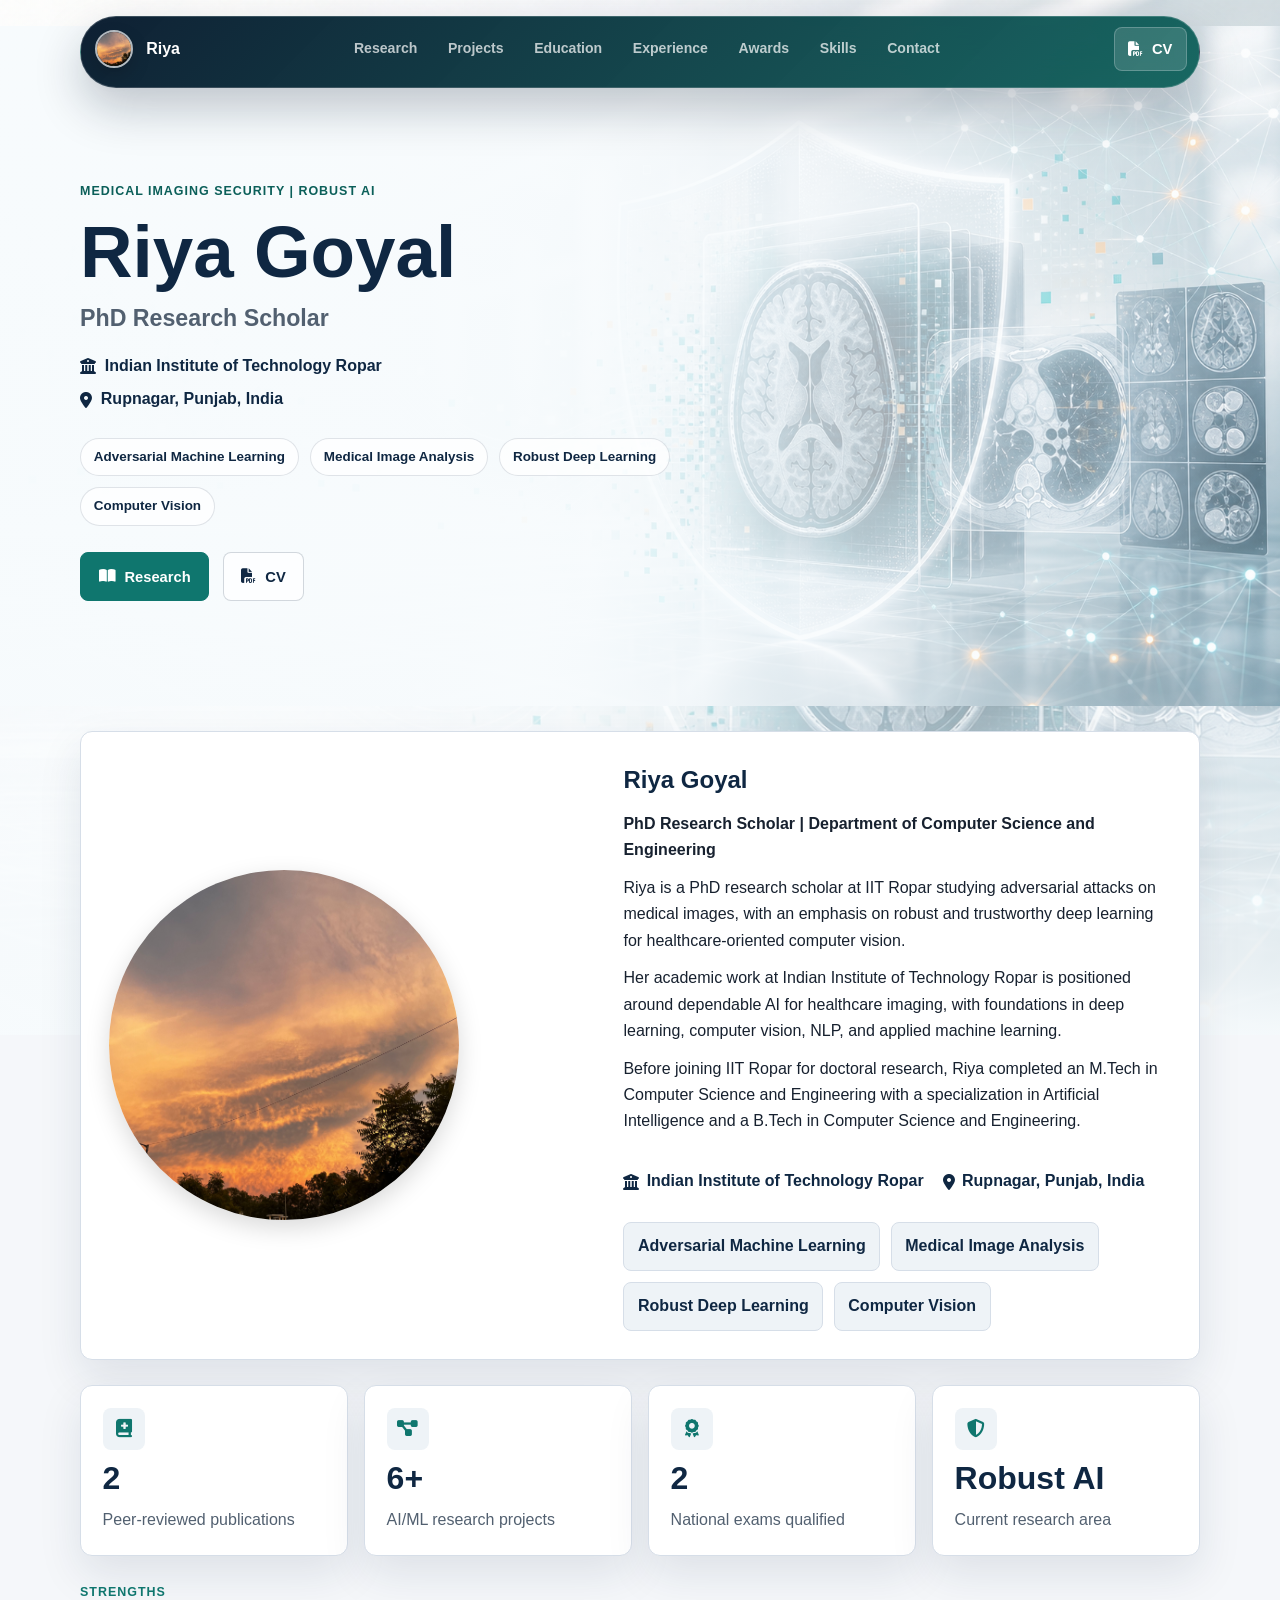
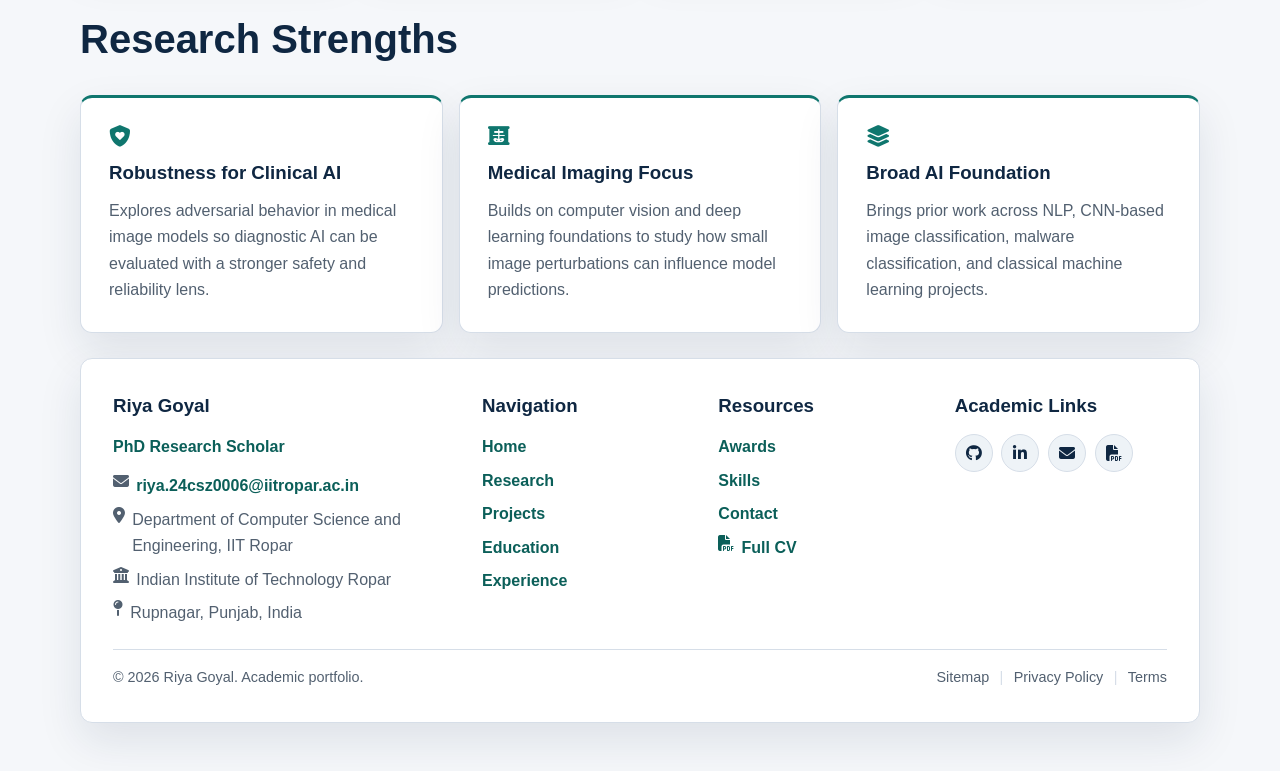
==== commit 2f46d106: "Merge branch 'pr-2' # Conflicts: #	about.html #	awards.html #	contact.html #	education.html #	experi" ====
--- a/index.html
+++ b/index.html
@@ -5,16 +5,16 @@
     <meta name="viewport" content="width=device-width, initial-scale=1.0" />
     <meta
       name="description"
-      content="Academic portfolio of Riya Goyal, an AI researcher working in NLP, deep learning, cybercrime analytics, and applied machine learning."
+      content="Riya Goyal - PhD Student in Computer Science at IIT Ropar. Research on adversarial attacks and robustness in medical imaging AI. Exploring trustworthiness of deep learning for healthcare."
     />
-    <meta name="keywords" content="Riya Goyal, AI Researcher, NLP, Deep Learning, Machine Learning, IGDTUW, UGC NET JRF" />
-    <meta property="og:title" content="Riya Goyal | AI Researcher" />
-    <meta property="og:description" content="Research portfolio focused on NLP, deep learning, and applied machine learning." />
+    <meta name="keywords" content="Riya Goyal, PhD, IIT Ropar, Adversarial ML, Medical Imaging, Robust AI, Deep Learning, Computer Vision" />
+    <meta property="og:title" content="Riya Goyal - PhD Researcher in Robust Medical AI" />
+    <meta property="og:description" content="Doctoral research on adversarial robustness in medical imaging. Building trustworthy AI for healthcare applications." />
     <meta property="og:type" content="website" />
-    <meta property="og:url" content="https://riya2599.github.io/" />
-    <link rel="canonical" href="https://riya2599.github.io/" />
+    <meta property="og:url" content="https://riya2599.github.io" />
+    <link rel="canonical" href="https://riya2599.github.io" />
     <link rel="icon" type="image/svg+xml" href="./favicon.svg" />
-    <title>Riya Goyal | AI Researcher in NLP, Deep Learning, and Applied ML</title>
+    <title>Riya Goyal - PhD Researcher in Robust Medical AI | IIT Ropar</title>
     <link
       rel="stylesheet"
       href="https://cdnjs.cloudflare.com/ajax/libs/font-awesome/6.5.2/css/all.min.css"
--- a/src/styles/design-tokens.css
+++ b/src/styles/design-tokens.css
@@ -1,21 +1,20 @@
 :root {
-  --bg: #f5efe4;
-  --bg-strong: #efe5d3;
-  --surface: rgba(255, 251, 245, 0.82);
-  --surface-strong: rgba(255, 255, 255, 0.94);
-  --text: #1c2730;
-  --muted: #5e6d78;
-  --primary: #173047;
+  --bg: #f5f7fa;
+  --surface: #ffffff;
+  --surface-muted: #eef3f7;
+  --text: #17212f;
+  --muted: #526070;
+  --primary: #0f2742;
+  --primary-strong: #07192d;
   --accent: #0f766e;
-  --accent-strong: #0a5a54;
-  --signal: #c07b18;
-  --border: rgba(23, 48, 71, 0.12);
-  --border-strong: rgba(23, 48, 71, 0.2);
-  --shadow: 0 24px 70px rgba(18, 38, 53, 0.12);
-  --shadow-soft: 0 16px 38px rgba(18, 38, 53, 0.08);
-  --radius-xl: 30px;
-  --radius-lg: 24px;
-  --radius-md: 18px;
-  --radius-sm: 12px;
-  --container: min(1180px, calc(100vw - 32px));
+  --accent-strong: #0b5f59;
+  --gold: #b7791f;
+  --border: #d6dee8;
+  --hero-text: #ffffff;
+  --hero-muted: #d9e7f2;
+  --shadow: 0 18px 44px rgba(15, 39, 66, 0.1);
+  --radius-lg: 12px;
+  --radius-md: 8px;
+  --container: min(1120px, 92vw);
+  --space: clamp(1rem, 2vw, 1.5rem);
 }
--- a/src/styles/main.css
+++ b/src/styles/main.css
@@ -1,504 +1,574 @@
-@import url('https://fonts.googleapis.com/css2?family=Manrope:wght@400;500;600;700;800&family=Source+Serif+4:wght@600;700&display=swap');
-
-html {
+body {
+  font-family: Inter, "Segoe UI", Roboto, Arial, sans-serif;
+  background: var(--bg);
+  color: var(--text);
+  line-height: 1.65;
   scroll-behavior: smooth;
-}
-
-body {
-  margin: 0;
-  font-family: 'Manrope', sans-serif;
-  color: var(--text);
-  background:
-    radial-gradient(circle at top left, rgba(15, 118, 110, 0.15), transparent 28%),
-    radial-gradient(circle at top right, rgba(192, 123, 24, 0.16), transparent 24%),
-    linear-gradient(180deg, #fbf7ef 0%, var(--bg) 48%, #f7f1e7 100%);
-  min-height: 100vh;
-  line-height: 1.65;
   -webkit-font-smoothing: antialiased;
-}
-
-body::before {
-  content: '';
-  position: fixed;
-  inset: 0;
-  background-image:
-    linear-gradient(rgba(23, 48, 71, 0.03) 1px, transparent 1px),
-    linear-gradient(90deg, rgba(23, 48, 71, 0.03) 1px, transparent 1px);
-  background-size: 36px 36px;
-  mask-image: radial-gradient(circle at center, black 28%, transparent 82%);
-  pointer-events: none;
-  z-index: -1;
-}
-
-a {
-  color: inherit;
-  text-decoration: none;
-}
-
-button,
-input,
-textarea,
-select {
-  font: inherit;
-}
-
-img {
-  max-width: 100%;
-  display: block;
 }
 
 .page-shell {
   width: var(--container);
-  margin: 0 auto;
-  padding: 20px 0 40px;
-  display: grid;
-  gap: 28px;
+  margin: 1rem auto 3rem;
+  display: grid;
+  gap: 2rem;
+}
+
+.home-shell {
+  width: 100%;
+  margin-top: 0;
+  gap: 1.6rem;
+  position: relative;
+  isolation: isolate;
+}
+
+.home-shell::before {
+  content: '';
+  position: absolute;
+  inset: 0 0 auto 0;
+  height: clamp(840px, 115vh, 1100px);
+  background-image:
+    linear-gradient(180deg, rgba(247, 251, 253, 0.12) 0%, rgba(247, 251, 253, 0.45) 56%, rgba(247, 251, 253, 0.98) 100%),
+    var(--home-background);
+  background-position: center top, center top;
+  background-size: cover, cover;
+  background-repeat: no-repeat;
+  pointer-events: none;
+  z-index: 0;
+}
+
+.home-shell > * {
+  position: relative;
+  z-index: 1;
+}
+
+.home-shell .site-header,
+.home-shell .about-block-section,
+.home-shell .metrics,
+.home-shell .content-section,
+.home-shell .site-footer {
+  width: var(--container);
+  margin-inline: auto;
 }
 
 .glass-panel {
   background: var(--surface);
   border: 1px solid var(--border);
   border-radius: var(--radius-lg);
-  box-shadow: var(--shadow-soft);
-  backdrop-filter: blur(16px);
+  box-shadow: var(--shadow);
 }
 
 .site-header {
   position: sticky;
-  top: 16px;
+  top: 1rem;
   z-index: 20;
-  padding: 18px 22px;
+  background: linear-gradient(135deg, rgba(7, 25, 45, 0.97), rgba(11, 95, 89, 0.94));
+  border: 1px solid rgba(255, 255, 255, 0.18);
+  border-radius: 999px;
+  box-shadow: 0 20px 48px rgba(7, 25, 45, 0.24);
+  backdrop-filter: blur(18px) saturate(140%);
+  transition:
+    width 220ms ease,
+    max-width 220ms ease,
+    border-radius 220ms ease,
+    box-shadow 220ms ease;
+}
+
+.home-shell .site-header {
+  margin-top: 1rem;
+  margin-bottom: -5.5rem;
 }
 
 .header-container {
-  display: grid;
-  grid-template-columns: auto 1fr auto;
-  gap: 20px;
-  align-items: center;
-}
-
-.brand {
+  min-height: 64px;
+  display: flex;
+  align-items: center;
+  justify-content: space-between;
+  gap: 0.9rem;
+  padding: 0.55rem 0.75rem;
+}
+
+.brand-group {
   display: inline-flex;
   align-items: center;
-  gap: 14px;
+  gap: 0.7rem;
   min-width: 0;
+  flex: 0 0 auto;
+}
+
+.brand,
+.brand-name {
+  display: inline-flex;
+  align-items: center;
+  gap: 0.7rem;
+  color: #fff;
+  font-size: 1rem;
+  font-weight: 800;
+  white-space: nowrap;
+}
+
+.brand-name {
+  max-width: 7rem;
+  overflow: hidden;
+  transition:
+    opacity 180ms ease,
+    max-width 220ms ease,
+    transform 220ms ease,
+    visibility 180ms ease;
+}
+
+.brand-toggle {
+  width: 42px;
+  height: 42px;
+  display: grid;
+  place-items: center;
+  flex: 0 0 auto;
+  padding: 0;
+  border: 0;
+  border-radius: 50%;
+  background: transparent;
+  color: #fff;
+  cursor: pointer;
+}
+
+.brand-toggle:focus-visible {
+  outline: 3px solid rgba(142, 229, 220, 0.72);
+  outline-offset: 3px;
+}
+
+.brand-photo,
+.brand-monogram {
+  width: 38px;
+  height: 38px;
+  border-radius: 50%;
+  border: 2px solid rgba(255, 255, 255, 0.68);
+  box-shadow: 0 8px 18px rgba(0, 0, 0, 0.18);
+  transition: transform 180ms ease, border-color 180ms ease;
 }
 
 .brand-photo {
-  width: 52px;
-  height: 52px;
-  border-radius: 16px;
   object-fit: cover;
-  box-shadow: 0 12px 24px rgba(23, 48, 71, 0.18);
-}
-
-.brand-copy {
-  display: grid;
-  gap: 2px;
-}
-
-.brand-copy strong {
-  font-size: 0.96rem;
-  letter-spacing: 0.12em;
-  text-transform: uppercase;
-  color: var(--primary);
-}
-
-.brand-copy small {
-  font-size: 0.92rem;
-  color: var(--muted);
+  object-position: center;
+}
+
+.brand-monogram {
+  display: grid;
+  place-items: center;
+  background: rgba(255, 255, 255, 0.14);
+  color: #fff;
+  font-size: 0.85rem;
+  letter-spacing: 0;
+}
+
+.brand-toggle:hover .brand-photo,
+.brand-toggle:focus-visible .brand-photo,
+.brand-toggle:hover .brand-monogram,
+.brand-toggle:focus-visible .brand-monogram {
+  border-color: #fff;
+  transform: scale(1.04);
 }
 
 .nav-links {
   display: flex;
-  flex-wrap: wrap;
+  align-items: center;
   justify-content: center;
-  gap: 8px;
+  gap: clamp(0.25rem, 0.9vw, 0.55rem);
+  color: rgba(255, 255, 255, 0.72);
+  flex: 1;
+  min-width: 0;
+  overflow: hidden;
+  transition:
+    opacity 180ms ease,
+    max-width 220ms ease,
+    transform 220ms ease,
+    visibility 180ms ease;
 }
 
 .nav-links a {
-  padding: 9px 14px;
+  color: rgba(255, 255, 255, 0.72);
+  font-size: 0.88rem;
+  font-weight: 650;
+  padding: 0.42rem 0.62rem;
+  border: 1px solid transparent;
   border-radius: 999px;
-  color: var(--muted);
-  font-size: 0.94rem;
-  font-weight: 600;
-  transition: 180ms ease;
 }
 
 .nav-links a:hover,
-.nav-links a:focus-visible,
+.nav-links a:focus,
 .nav-links a.active {
-  color: var(--primary);
-  background: rgba(23, 48, 71, 0.08);
+  color: #fff;
+  background: rgba(255, 255, 255, 0.13);
+  border-color: rgba(142, 229, 220, 0.3);
 }
 
 .nav-actions {
   display: flex;
   align-items: center;
+  overflow: hidden;
+  transition:
+    opacity 180ms ease,
+    max-width 220ms ease,
+    transform 220ms ease,
+    visibility 180ms ease;
+}
+
+.site-header.is-collapsed {
+  width: max-content;
+  max-width: calc(100vw - 2rem);
+  justify-self: center;
+}
+
+.home-shell .site-header.is-collapsed {
+  width: max-content;
+}
+
+.site-header.is-collapsed .header-container {
+  min-height: 52px;
+  flex-direction: row;
+  align-items: center;
+  gap: 0;
+  padding: 0.45rem;
+}
+
+.site-header.is-collapsed .brand-group {
+  gap: 0;
+}
+
+.site-header.is-collapsed .brand-name,
+.site-header.is-collapsed .nav-links,
+.site-header.is-collapsed .nav-actions {
+  max-width: 0;
+  opacity: 0;
+  overflow: hidden;
+  pointer-events: none;
+  transform: translateX(-0.35rem);
+  visibility: hidden;
+}
+
+.site-header.is-collapsed .nav-links {
+  flex: 0 1 0;
+  gap: 0;
+  width: 0;
+}
+
+.site-header.is-collapsed .nav-actions {
+  width: 0;
 }
 
 .btn {
   display: inline-flex;
   align-items: center;
   justify-content: center;
-  gap: 10px;
-  padding: 12px 18px;
+  gap: 0.55rem;
+  min-height: 42px;
+  padding: 0.72rem 1.1rem;
+  border-radius: var(--radius-md);
+  border: 1px solid transparent;
+  font-size: 0.92rem;
+  font-weight: 750;
+  text-decoration: none;
+  cursor: pointer;
+}
+
+.btn-primary {
+  background: var(--accent);
+  border-color: var(--accent);
+  color: #fff;
+}
+
+.btn-primary:hover,
+.btn-primary:focus {
+  background: var(--accent-strong);
+  border-color: var(--accent-strong);
+}
+
+.btn-secondary {
+  background: rgba(255, 255, 255, 0.72);
+  border-color: rgba(15, 39, 66, 0.18);
+  color: var(--primary);
+}
+
+.btn-secondary:hover,
+.btn-secondary:focus {
+  background: var(--primary);
+  border-color: var(--primary);
+  color: #fff;
+}
+
+.btn-nav {
+  min-height: 38px;
+  padding: 0.55rem 0.85rem;
+  background: rgba(255, 255, 255, 0.14);
+  border-color: rgba(255, 255, 255, 0.22);
+  color: #fff;
+}
+
+.btn-nav:hover,
+.btn-nav:focus {
+  background: rgba(255, 255, 255, 0.24);
+  border-color: rgba(255, 255, 255, 0.38);
+}
+
+.hero {
+  width: 100%;
+  min-height: min(680px, calc(100vh - 24px));
+  display: grid;
+  align-items: center;
+  padding: clamp(7.5rem, 11vw, 9rem) max(4vw, calc((100vw - 1120px) / 2)) clamp(4rem, 7vw, 5.8rem);
+  background-image:
+    linear-gradient(90deg, rgba(247, 251, 253, 0.98) 0%, rgba(247, 251, 253, 0.93) 42%, rgba(247, 251, 253, 0.64) 72%, rgba(247, 251, 253, 0.26) 100%),
+    var(--hero-image);
+  background-position: center right;
+  background-size: cover;
+  background-repeat: no-repeat;
+}
+
+.hero-inner {
+  width: 100%;
+  display: grid;
+  grid-template-columns: minmax(0, 640px);
+  align-items: center;
+}
+
+.hero-content {
+  max-width: 640px;
+}
+
+.eyebrow {
+  color: var(--accent);
+  font-weight: 800;
+  font-size: 0.78rem;
+  margin-bottom: 0.85rem;
+  text-transform: uppercase;
+  letter-spacing: 0.08em;
+}
+
+.hero .eyebrow {
+  color: var(--accent-strong);
+}
+
+.hero h1 {
+  color: var(--primary);
+  font-size: clamp(2.5rem, 5.8vw, 4.55rem);
+  line-height: 1.02;
+  font-weight: 850;
+  letter-spacing: 0;
+  margin-bottom: 0.6rem;
+  text-shadow: none;
+}
+
+.hero h2 {
+  color: var(--muted);
+  font-size: clamp(1.12rem, 2vw, 1.45rem);
+  font-weight: 720;
+  margin-bottom: 1rem;
+  text-shadow: none;
+}
+
+.hero-meta-group {
+  display: grid;
+  gap: 0.42rem;
+  margin-bottom: 0;
+}
+
+.hero-meta,
+.hero-meta-location,
+.hero-meta-advisor {
+  display: flex;
+  align-items: center;
+  gap: 0.55rem;
+  color: var(--primary);
+  font-weight: 600;
+}
+
+.focus-tags {
+  margin-top: 1.55rem;
+  display: flex;
+  flex-wrap: wrap;
+  gap: 0.7rem;
+}
+
+.tag,
+.skill-tag,
+.tech-badge {
+  display: inline-flex;
+  align-items: center;
   border-radius: 999px;
-  border: 1px solid transparent;
+  font-size: 0.84rem;
   font-weight: 700;
-  transition: transform 180ms ease, box-shadow 180ms ease, background-color 180ms ease, color 180ms ease, border-color 180ms ease;
-}
-
-.btn:hover,
-.btn:focus-visible {
-  transform: translateY(-1px);
-}
-
-.btn-nav {
-  background: var(--primary);
-  color: #fff8ee;
-  box-shadow: 0 12px 24px rgba(23, 48, 71, 0.2);
-}
-
-.btn-primary {
-  background: linear-gradient(135deg, var(--primary), #224c68);
-  color: #fffaf2;
-  box-shadow: 0 14px 30px rgba(23, 48, 71, 0.22);
-}
-
-.btn-secondary {
-  border-color: rgba(15, 118, 110, 0.22);
+}
+
+.tag {
+  color: var(--primary);
+  border: 1px solid rgba(15, 39, 66, 0.12);
+  background: rgba(255, 255, 255, 0.72);
+  padding: 0.45rem 0.8rem;
+}
+
+.hero-actions {
+  margin-top: 1.65rem;
+  display: flex;
+  flex-wrap: wrap;
+  gap: 0.85rem;
+}
+
+.about-block-container {
+  display: grid;
+  grid-template-columns: minmax(260px, 0.92fr) minmax(0, 1.08fr);
+  gap: clamp(2rem, 5vw, 3rem);
+  align-items: center;
+}
+
+.about-block-img-wrapper {
+  text-align: center;
+}
+
+.about-block-photo {
+  width: 100%;
+  max-width: 350px;
+  height: auto;
+  aspect-ratio: 1;
+  object-fit: cover;
+  object-position: center;
+  border-radius: 50%;
+  box-shadow: 0 8px 25px rgba(0, 0, 0, 0.15);
+  transition: transform 0.3s ease;
+}
+
+.about-block-photo:hover {
+  transform: scale(1.05);
+}
+
+.about-block-content h2 {
+  color: var(--primary);
+}
+
+.about-block-content {
+  display: grid;
+  align-content: center;
+  gap: 0.7rem;
+}
+
+.about-block-content .eyebrow {
+  margin-bottom: 0;
+}
+
+.about-block-content p {
+  color: var(--text);
+  max-width: 760px;
+}
+
+.about-block-role {
+  color: var(--accent-strong);
+  font-weight: 800;
+}
+
+.about-block-meta {
+  margin-top: 0.25rem;
+}
+
+.about-block-focus {
+  margin-top: 0.2rem;
+}
+
+.metrics {
+  display: grid;
+  grid-template-columns: repeat(4, minmax(0, 1fr));
+  gap: 1rem;
+}
+
+.metric-card {
+  padding: 1.35rem;
+  display: grid;
+  gap: 0.7rem;
+}
+
+.metric-icon {
+  width: 42px;
+  height: 42px;
+  display: grid;
+  place-items: center;
+  border-radius: var(--radius-md);
+  background: var(--surface-muted);
   color: var(--accent);
-  background: rgba(15, 118, 110, 0.07);
-}
-
-.btn-ghost {
-  border-color: var(--border-strong);
-  background: rgba(255, 255, 255, 0.45);
-  color: var(--primary);
-}
-
-.eyebrow {
-  margin: 0 0 12px;
-  color: var(--accent);
-  text-transform: uppercase;
-  letter-spacing: 0.14em;
-  font-size: 0.76rem;
-  font-weight: 800;
-}
-
-.hero {
-  display: grid;
-  grid-template-columns: minmax(0, 1.45fr) minmax(320px, 0.95fr);
-  gap: 24px;
-  align-items: stretch;
-}
-
-.hero-content,
-.hero-card,
-.metric-card,
+  font-size: 1.15rem;
+}
+
+.metric-card h3 {
+  color: var(--primary);
+  font-size: clamp(1.5rem, 2.6vw, 2rem);
+  line-height: 1.1;
+}
+
+.metric-card p,
+.section-subtitle,
+.feature-card p,
+.project-impact,
+.award-content p,
+.responsibilities,
+.contact-intro,
+.footer-info,
+.footer-bottom,
+.last-updated {
+  color: var(--muted);
+}
+
+.content-section,
+.page-content,
+.about-block-section {
+  display: grid;
+  gap: 1.5rem;
+}
+
+.about-block-section {
+  scroll-margin-top: 7rem;
+}
+
+.section-heading {
+  max-width: 820px;
+}
+
+.section-heading h2,
+.about-hero h1,
+.contact-hero h1 {
+  color: var(--primary);
+  font-size: clamp(1.7rem, 4vw, 2.5rem);
+  line-height: 1.16;
+  margin-bottom: 0.55rem;
+}
+
+.section-subtitle {
+  font-size: 1rem;
+}
+
+.cards-grid,
+.skills-grid,
+.teaching-grid,
+.interests-grid {
+  display: grid;
+  grid-template-columns: repeat(auto-fit, minmax(260px, 1fr));
+  gap: 1rem;
+}
+
 .feature-card,
-.publication-item,
-.project-card,
-.education-card,
-.experience-card,
-.award-item,
+.project-item,
 .skill-category,
 .teaching-card,
-.site-footer,
-.page-hero,
-.prose-panel,
-.contact-card,
-.contact-social-card,
-.narrative-panel {
-  padding: clamp(22px, 2.8vw, 34px);
-}
-
-.hero h1,
-.page-hero h1,
-.site-footer h2 {
-  margin: 0;
-  font-family: 'Source Serif 4', serif;
-  color: var(--primary);
-}
-
-.hero h1 {
-  font-size: clamp(2.8rem, 6vw, 4.5rem);
-  line-height: 0.98;
-}
-
-.page-hero h1 {
-  font-size: clamp(2.2rem, 5vw, 3.4rem);
-  line-height: 1.04;
-}
-
-.hero-role,
-.page-subtitle,
-.footer-role {
-  font-size: 1.05rem;
-  color: var(--muted);
-}
-
-.hero-role {
-  margin-top: 14px;
-  font-weight: 700;
-}
-
-.hero-headline {
-  margin: 8px 0 0;
-  font-size: 1.05rem;
-  color: var(--signal);
-  font-weight: 700;
-}
-
-.hero-meta-row {
-  display: flex;
-  flex-wrap: wrap;
-  gap: 12px 18px;
-  margin-top: 18px;
-}
-
-.hero-meta-row span {
-  display: inline-flex;
-  align-items: center;
-  gap: 9px;
-  color: var(--primary);
-  font-weight: 600;
-}
-
-.hero-statement,
-.page-subtitle,
-.prose-panel p,
-.description,
-.publication-summary,
-.project-description,
-.award-content p,
-.responsibilities,
-.edu-notes,
-.footer-tagline {
-  max-width: 72ch;
-}
-
-.hero-statement {
-  margin: 22px 0 0;
-  font-size: 1.08rem;
-  color: #2a3842;
-}
-
-.focus-tags,
-.hero-badges,
-.skill-tags,
-.social-links {
-  display: flex;
-  flex-wrap: wrap;
-  gap: 10px;
-}
-
-.focus-tags {
-  margin-top: 22px;
-}
-
-.hero-badges {
-  margin-top: 14px;
-}
-
-.tag,
-.tech-badge,
-.skill-tag,
-.year,
-.pub-type,
-.project-category,
-.period {
-  display: inline-flex;
-  align-items: center;
-  gap: 8px;
-  border-radius: 999px;
-  font-weight: 700;
-}
-
-.tag {
-  padding: 9px 14px;
-  font-size: 0.9rem;
-}
-
-.accent-tag {
-  color: var(--accent);
-  background: rgba(15, 118, 110, 0.09);
-  border: 1px solid rgba(15, 118, 110, 0.16);
-}
-
-.subtle-tag {
-  color: var(--primary);
-  background: rgba(23, 48, 71, 0.06);
-  border: 1px solid rgba(23, 48, 71, 0.1);
-}
-
-.hero-actions {
-  margin-top: 28px;
-  display: flex;
-  flex-wrap: wrap;
-  gap: 12px;
-}
-
-.hero-card {
-  display: grid;
-  align-content: start;
-  gap: 22px;
-  background:
-    linear-gradient(180deg, rgba(255, 255, 255, 0.92), rgba(255, 249, 240, 0.76));
-}
-
-.profile-photo-container {
-  position: relative;
-  border-radius: calc(var(--radius-lg) - 6px);
-  overflow: hidden;
-  min-height: 280px;
-  background: linear-gradient(160deg, var(--primary), var(--accent), var(--signal));
-  box-shadow: var(--shadow);
-}
-
-.profile-photo {
-  width: 100%;
-  height: 100%;
-  object-fit: cover;
-}
-
-.photo-badge {
-  position: absolute;
-  right: 16px;
-  bottom: 16px;
-  width: 54px;
-  height: 54px;
-  border-radius: 18px;
-  display: grid;
-  place-items: center;
-  font-weight: 800;
-  letter-spacing: 0.06em;
-  color: #fffaf2;
-  background: rgba(23, 48, 71, 0.7);
-  border: 1px solid rgba(255, 255, 255, 0.22);
-  backdrop-filter: blur(12px);
-}
-
-.snapshot-copy h2 {
-  margin: 0;
-  font-family: 'Source Serif 4', serif;
-  color: var(--primary);
-  font-size: 1.7rem;
-}
-
-.quick-stats {
-  display: grid;
-  gap: 12px;
-}
-
-.quick-stats li {
-  display: grid;
-  grid-template-columns: 82px 1fr;
-  gap: 12px;
-  align-items: center;
-  padding: 14px 0;
-  border-top: 1px solid rgba(23, 48, 71, 0.09);
-}
-
-.quick-stats li:first-child {
-  border-top: 0;
-  padding-top: 0;
-}
-
-.quick-stats strong {
-  font-size: 1.8rem;
-  color: var(--primary);
-  font-family: 'Source Serif 4', serif;
-}
-
-.quick-stats span {
-  color: var(--muted);
-  font-weight: 600;
-}
-
-.metrics,
-.cards-grid,
-.projects-grid,
-.skills-grid,
-.teaching-grid,
-.contact-grid,
-.split-layout,
-.education-cards,
-.experience-timeline,
-.awards-container,
-.publications-list {
-  display: grid;
-  gap: 20px;
-}
-
-.metrics {
-  grid-template-columns: repeat(4, minmax(0, 1fr));
-}
-
-.metric-card {
-  text-align: left;
-  background: var(--surface-strong);
-}
-
-.metric-icon {
-  width: 54px;
-  height: 54px;
-  border-radius: 16px;
-  display: grid;
-  place-items: center;
-  background: rgba(15, 118, 110, 0.1);
-  color: var(--accent);
-  font-size: 1.45rem;
-}
-
-.metric-card h3 {
-  margin: 22px 0 6px;
-  font-family: 'Source Serif 4', serif;
-  font-size: 2rem;
-  color: var(--primary);
-}
-
-.metric-card p {
-  margin: 0;
-  color: var(--muted);
-  font-weight: 600;
-}
-
-.content-section,
-.page-content {
-  display: grid;
-  gap: 24px;
-}
-
-.section-heading {
-  display: grid;
-  gap: 8px;
-  margin-bottom: 4px;
-}
-
-.section-heading h2,
-.prose-panel h2,
-.contact-card h2,
-.contact-social-card h2,
-.narrative-panel h2,
-.page-content h2 {
-  margin: 0;
-  color: var(--primary);
-  font-family: 'Source Serif 4', serif;
-  font-size: clamp(1.55rem, 3vw, 2.2rem);
-}
-
-.cards-grid,
-.projects-grid,
-.skills-grid,
-.teaching-grid {
-  grid-template-columns: repeat(2, minmax(0, 1fr));
+.experience-card,
+.education-card,
+.about-section,
+.about-block-container,
+.contact-methods,
+.contact-social,
+.faq-section,
+.legal-content {
+  padding: clamp(1.2rem, 2.4vw, 1.75rem);
 }
 
 .feature-card {
   display: grid;
-  gap: 12px;
+  gap: 0.6rem;
+  border-top: 3px solid var(--accent);
 }
 
 .feature-card i,
@@ -508,417 +578,609 @@
 }
 
 .feature-card h3,
-.interest-item h3,
-.publication-item h3,
-.project-card h3,
+.project-item h3,
 .education-card h3,
 .experience-card h3,
 .award-content h3,
 .skill-category h3,
-.teaching-card h3 {
-  margin: 0;
-  color: var(--primary);
-  font-size: 1.18rem;
-}
-
-.feature-card p,
-.interest-item p,
-.publication-item p,
-.project-card p,
-.education-card p,
-.experience-card p,
-.award-content p,
-.teaching-card p,
-.contact-card p,
-.contact-card li,
-.prose-panel li,
-.footer-section p,
-.footer-section li {
-  color: var(--muted);
-}
-
-.feature-card-tight {
-  background: rgba(255, 255, 255, 0.46);
-  border-radius: calc(var(--radius-md) - 2px);
-  border: 1px solid rgba(23, 48, 71, 0.08);
-}
-
-.floating-soft {
-  animation: float-soft 7s ease-in-out infinite;
-}
-
-@keyframes float-soft {
-  0%,
-  100% {
-    transform: translateY(0);
-  }
-
-  50% {
-    transform: translateY(-6px);
-  }
-}
-
-.page-hero {
-  background:
-    linear-gradient(135deg, rgba(23, 48, 71, 0.95), rgba(15, 118, 110, 0.84)),
-    linear-gradient(180deg, rgba(255, 255, 255, 0.24), rgba(255, 255, 255, 0));
-  color: #fffaf2;
-}
-
-.page-hero .eyebrow,
-.page-hero h1,
-.page-hero .page-subtitle,
-.page-hero .hero-meta-row span {
-  color: inherit;
-}
-
-.page-hero .hero-meta-row span {
-  background: rgba(255, 255, 255, 0.12);
-  padding: 8px 12px;
+.teaching-card h3,
+.contact-method h3,
+.about-section h2,
+.contact-methods h2,
+.contact-social h2,
+.faq-section h2,
+.legal-content h2,
+.legal-content h3 {
+  color: var(--primary);
+}
+
+.publications-list,
+.projects-list,
+.education-cards,
+.experience-timeline,
+.awards-container,
+.faq-items {
+  display: grid;
+  gap: 1rem;
+}
+
+.publication-item,
+.project-item {
+  padding: clamp(1.2rem, 2.4vw, 1.65rem);
+  display: grid;
+  gap: 0.65rem;
+}
+
+.pub-header,
+.edu-header,
+.exp-header,
+.project-header {
+  display: flex;
+  justify-content: space-between;
+  align-items: flex-start;
+  gap: 1rem;
+}
+
+.year,
+.period,
+.pub-type {
+  display: inline-flex;
+  align-items: center;
   border-radius: 999px;
-  border: 1px solid rgba(255, 255, 255, 0.14);
-}
-
-.split-layout {
-  grid-template-columns: minmax(0, 1.1fr) minmax(0, 1fr);
-}
-
-.prose-panel p + p {
-  margin-top: 14px;
-}
-
-.interest-grid {
-  display: grid;
-  gap: 14px;
-  margin-top: 18px;
-}
-
-.interest-item {
-  padding: 18px;
-  border-radius: var(--radius-md);
-  background: rgba(255, 255, 255, 0.6);
-  border: 1px solid rgba(23, 48, 71, 0.08);
-}
-
-.pub-header,
-.project-header,
-.edu-header,
-.exp-header {
-  display: flex;
-  align-items: flex-start;
-  justify-content: space-between;
-  gap: 14px;
+  padding: 0.3rem 0.65rem;
+  font-size: 0.78rem;
+  font-weight: 800;
+  white-space: nowrap;
 }
 
 .year,
-.project-category {
-  padding: 7px 12px;
-  background: rgba(23, 48, 71, 0.08);
-  color: var(--primary);
-  font-size: 0.82rem;
-}
-
-.pub-type,
 .period {
-  padding: 7px 12px;
+  color: var(--primary);
+  background: var(--surface-muted);
+}
+
+.pub-type {
+  color: var(--accent-strong);
   background: rgba(15, 118, 110, 0.1);
-  color: var(--accent);
-  font-size: 0.82rem;
-}
-
-.pub-authors,
+  text-transform: capitalize;
+}
+
+.publication-item h3,
+.project-item h3 {
+  color: var(--primary);
+  font-size: 1.08rem;
+}
+
+.authors,
+.venue,
+.doi,
 .institution,
 .company,
 .location,
+.focus,
+.advisor,
+.description,
+.project-description,
+.about-section p,
+.interest-item p,
+.contact-method p,
+.legal-content p,
+.legal-content li {
+  color: var(--text);
+}
+
+.venue,
+.doi,
+.institution,
+.company,
+.location {
+  display: flex;
+  align-items: flex-start;
+  gap: 0.5rem;
+}
+
+.doi {
+  color: var(--accent-strong);
+  font-size: 0.92rem;
+  font-weight: 650;
+}
+
+.project-link {
+  width: 36px;
+  height: 36px;
+  display: grid;
+  place-items: center;
+  border-radius: 50%;
+  background: var(--surface-muted);
+  color: var(--primary);
+  flex: 0 0 auto;
+}
+
+.project-link:hover,
+.project-link:focus {
+  color: #fff;
+  background: var(--accent);
+}
+
+.project-meta {
+  display: grid;
+  gap: 0.8rem;
+}
+
+.tech-stack,
+.skill-tags {
+  display: flex;
+  flex-wrap: wrap;
+  gap: 0.5rem;
+}
+
+.tech-badge,
+.skill-tag {
+  padding: 0.38rem 0.7rem;
+  color: var(--primary);
+  background: var(--surface-muted);
+}
+
+.research-tag {
+  color: var(--accent-strong);
+  background: rgba(15, 118, 110, 0.1);
+}
+
+.project-impact {
+  display: flex;
+  align-items: flex-start;
+  gap: 0.5rem;
+  font-size: 0.92rem;
+}
+
+.education-card,
+.experience-card {
+  display: grid;
+  gap: 0.65rem;
+  border-left: 4px solid var(--accent);
+}
+
+.gpa,
+.honors {
+  color: var(--accent-strong);
+  font-weight: 700;
+}
+
+.award-item {
+  padding: 1.25rem;
+  display: grid;
+  grid-template-columns: 120px 1fr;
+  gap: 1rem;
+  align-items: center;
+}
+
+.award-year {
+  display: grid;
+  place-items: center;
+  gap: 0.35rem;
+  min-height: 72px;
+  border-radius: var(--radius-md);
+  background: var(--surface-muted);
+  color: var(--primary);
+  font-weight: 800;
+  text-align: center;
+}
+
+.skill-category h3,
+.teaching-card h3,
+.contact-method h3 {
+  display: flex;
+  align-items: center;
+  gap: 0.55rem;
+  margin-bottom: 0.85rem;
+}
+
+.course-name {
+  color: var(--primary);
+  font-weight: 800;
+  margin-bottom: 0.4rem;
+}
+
 .semesters {
-  font-weight: 600;
-}
-
-.publication-summary,
-.description,
-.edu-notes,
-.responsibilities {
-  margin: 0;
-}
-
-.inline-link {
+  color: var(--muted);
+  display: flex;
+  align-items: center;
+  gap: 0.45rem;
+  margin-bottom: 0.55rem;
+  font-size: 0.92rem;
+}
+
+.about-hero,
+.contact-hero {
+  padding: clamp(1.8rem, 4vw, 3rem);
+}
+
+.about-container {
+  display: grid;
+  grid-template-columns: minmax(0, 1fr) minmax(150px, 190px);
+  gap: clamp(1.4rem, 4vw, 2.5rem);
+  align-items: center;
+}
+
+.about-copy {
+  min-width: 0;
+}
+
+.about-profile-photo {
+  width: clamp(140px, 18vw, 190px);
+  aspect-ratio: 1;
+  justify-self: end;
+  padding: 0.36rem;
+  border-radius: 50%;
+  background: linear-gradient(135deg, var(--accent), var(--primary));
+  box-shadow: 0 18px 42px rgba(15, 39, 66, 0.16);
+}
+
+.about-profile-photo img {
+  width: 100%;
+  height: 100%;
+  object-fit: cover;
+  object-position: center;
+  border-radius: 50%;
+  border: 4px solid #fff;
+}
+
+.about-subtitle {
+  color: var(--accent-strong);
+  font-size: 1.15rem;
+  font-weight: 800;
+  margin-bottom: 1rem;
+}
+
+.about-statement {
+  max-width: 760px;
+  font-size: 1.05rem;
+}
+
+.about-meta {
+  display: flex;
+  flex-wrap: wrap;
+  gap: 0.8rem 1.2rem;
+  margin-top: 1.4rem;
+}
+
+.about-meta span,
+.focus-item {
+  display: inline-flex;
+  align-items: center;
+  gap: 0.45rem;
+  color: var(--primary);
+  font-weight: 700;
+}
+
+.focus-areas {
+  display: flex;
+  flex-wrap: wrap;
+  gap: 0.65rem;
+  margin-top: 1rem;
+}
+
+.focus-item {
+  background: var(--surface-muted);
+  border: 1px solid var(--border);
+  border-radius: var(--radius-md);
+  padding: 0.65rem 0.85rem;
+}
+
+.interest-item {
+  padding: 1.2rem;
+  border: 1px solid var(--border);
+  border-radius: var(--radius-md);
+  background: var(--surface);
+}
+
+.interest-item h3 {
+  color: var(--primary);
+  margin: 0.4rem 0;
+}
+
+.contact-methods,
+.contact-social {
+  display: grid;
+  gap: 1rem;
+}
+
+.contact-grid {
+  display: grid;
+  grid-template-columns: repeat(auto-fit, minmax(260px, 1fr));
+  gap: 1rem;
+}
+
+.contact-method {
+  padding: 1rem;
+  border: 1px solid var(--border);
+  border-radius: var(--radius-md);
+  background: var(--surface-muted);
+}
+
+.contact-link,
+.footer-info a,
+.footer-links a,
+.legal-content a {
+  color: var(--accent-strong);
+  font-weight: 750;
+}
+
+.contact-social-links {
+  display: flex;
+  flex-wrap: wrap;
+  gap: 0.75rem;
+}
+
+.contact-social-links a {
+  display: inline-flex;
+  align-items: center;
+  gap: 0.55rem;
+  padding: 0.65rem 0.85rem;
+  border: 1px solid var(--border);
+  border-radius: var(--radius-md);
+  color: var(--primary);
+  background: #fff;
+  font-weight: 750;
+}
+
+.site-footer {
+  padding: clamp(1.5rem, 3vw, 2rem);
+}
+
+.footer-content {
+  display: grid;
+  grid-template-columns: 1.3fr 0.8fr 0.8fr 0.8fr;
+  gap: 1.5rem;
+}
+
+.footer-section h3 {
+  color: var(--primary);
+  margin-bottom: 0.75rem;
+}
+
+.footer-role {
   color: var(--accent-strong);
   font-weight: 800;
-}
-
-.project-card {
-  background:
-    linear-gradient(180deg, rgba(255, 255, 255, 0.92), rgba(255, 248, 236, 0.86));
-}
-
-.project-mark {
-  color: rgba(23, 48, 71, 0.28);
-}
-
-.tech-badge,
-.skill-tag {
-  padding: 8px 12px;
-  font-size: 0.84rem;
-  background: rgba(23, 48, 71, 0.08);
-  color: var(--primary);
-}
-
-.project-impact {
+  margin-bottom: 0.8rem;
+}
+
+.footer-info,
+.footer-links {
+  display: grid;
+  gap: 0.45rem;
+}
+
+.footer-info li,
+.footer-links a {
   display: flex;
   align-items: flex-start;
-  gap: 10px;
-  margin: 0;
-  color: var(--primary);
-  font-weight: 700;
-}
-
-.education-card {
-  border-left: 4px solid var(--accent);
-}
-
-.score {
-  color: var(--primary);
-  font-weight: 700;
-}
-
-.detail-list,
-.footer-info,
-.footer-links,
-.contact-list,
+  gap: 0.45rem;
+}
+
+.social-links {
+  display: flex;
+  flex-wrap: wrap;
+  gap: 0.55rem;
+}
+
+.social-icon {
+  width: 38px;
+  height: 38px;
+  display: grid;
+  place-items: center;
+  border: 1px solid var(--border);
+  border-radius: 50%;
+  color: var(--primary);
+  background: var(--surface-muted);
+}
+
+.footer-divider {
+  border: 0;
+  height: 1px;
+  background: var(--border);
+  margin: 1.4rem 0 1rem;
+}
+
+.footer-bottom {
+  display: flex;
+  justify-content: space-between;
+  gap: 1rem;
+  flex-wrap: wrap;
+  font-size: 0.9rem;
+}
+
+.footer-meta {
+  display: flex;
+  align-items: center;
+  gap: 0.65rem;
+}
+
+.separator {
+  color: var(--border);
+}
+
+.legal-content {
+  max-width: 900px;
+  margin-inline: auto;
+}
+
+.legal-content ul {
+  margin-left: 1.25rem;
+  list-style: disc;
+}
+
 .sitemap-list {
   display: grid;
-  gap: 10px;
-  padding-left: 0;
-  margin: 0;
-  list-style: none;
-}
-
-.detail-list {
-  list-style: disc;
-  padding-left: 20px;
-}
-
-.detail-list li::marker {
-  color: var(--accent);
-}
-
-.award-item {
-  grid-template-columns: 92px 1fr;
-  align-items: center;
-  gap: 18px;
-}
-
-.award-year {
-  display: grid;
-  place-items: center;
-  gap: 8px;
-  min-height: 92px;
-  border-radius: 22px;
-  background: linear-gradient(180deg, rgba(15, 118, 110, 0.14), rgba(23, 48, 71, 0.08));
-  color: var(--accent);
-  font-weight: 800;
-}
-
-.skill-category h3,
-.teaching-card h3 {
-  display: flex;
-  align-items: center;
-  gap: 10px;
-}
-
-.contact-grid {
-  grid-template-columns: repeat(2, minmax(0, 1fr));
-}
-
-.contact-list li {
-  display: flex;
-  align-items: center;
-  gap: 10px;
-}
-
-.contact-list a,
-.footer-info a,
-.footer-links a,
-.inline-link,
+  gap: 0.7rem;
+}
+
+.sitemap-list li {
+  padding-bottom: 0.7rem;
+  border-bottom: 1px solid var(--border);
+}
+
 .sitemap-list a {
-  color: var(--primary);
-}
-
-.contact-list a:hover,
-.footer-info a:hover,
-.footer-links a:hover,
-.inline-link:hover,
-.sitemap-list a:hover,
-.nav-links a:hover,
-.brand:hover strong {
-  color: var(--accent);
-}
-
-.contact-social-card {
-  display: grid;
-  gap: 16px;
-}
-
-.social-icon {
-  width: 44px;
-  height: 44px;
-  border-radius: 14px;
-  display: grid;
-  place-items: center;
-  color: var(--primary);
-  background: rgba(23, 48, 71, 0.08);
-  border: 1px solid rgba(23, 48, 71, 0.1);
-}
-
-.social-icon:hover {
-  color: #fffaf2;
-  background: var(--primary);
-}
-
-.site-footer {
-  display: grid;
-  gap: 24px;
-  margin-top: 12px;
-}
-
-.footer-content {
-  display: grid;
-  grid-template-columns: 1.3fr 1fr 1fr 1fr;
-  gap: 22px;
-}
-
-.footer-section h2 {
-  font-size: 2rem;
-}
-
-.footer-section p,
-.footer-section li {
-  margin: 0;
-}
-
-.footer-tagline {
-  margin-top: 12px;
-}
-
-.footer-bottom {
-  padding-top: 18px;
-  border-top: 1px solid rgba(23, 48, 71, 0.08);
-  color: var(--muted);
-  text-align: center;
-}
-
-.legal-content,
-.sitemap-page {
-  display: grid;
-  gap: 20px;
-}
-
-.last-updated {
-  color: rgba(255, 250, 242, 0.84);
-  margin-top: 12px;
-}
-
-.legal-content .glass-panel,
-.sitemap-page .glass-panel {
-  padding: clamp(22px, 2.8vw, 34px);
-}
-
-.legal-content h2,
-.sitemap-page h2 {
-  margin-bottom: 10px;
-}
-
-.legal-content p,
-.legal-content li,
-.sitemap-page p,
-.sitemap-page li {
-  color: var(--muted);
-}
-
-@media (max-width: 1100px) {
-  .header-container,
-  .hero,
-  .split-layout,
+  color: var(--accent-strong);
+  font-weight: 750;
+}
+
+@media (max-width: 980px) {
+  .home-shell .site-header,
+  .home-shell .about-block-section,
+  .home-shell .metrics,
+  .home-shell .content-section,
+  .home-shell .site-footer {
+    width: min(100% - 2rem, 760px);
+  }
+
+  .site-header {
+    top: 0.75rem;
+    border-radius: 24px;
+  }
+
+  .home-shell .site-header {
+    margin-top: 0.75rem;
+    margin-bottom: 0;
+  }
+
+  .header-container {
+    align-items: stretch;
+    flex-direction: column;
+    padding: 0.85rem;
+  }
+
+  .site-header.is-collapsed .header-container {
+    align-items: center;
+    flex-direction: row;
+    padding: 0.45rem;
+  }
+
+  .nav-links {
+    justify-content: flex-start;
+    flex-wrap: nowrap;
+    width: 100%;
+    overflow-x: auto;
+    padding-bottom: 0.05rem;
+    scrollbar-width: none;
+  }
+
+  .nav-links::-webkit-scrollbar {
+    display: none;
+  }
+
+  .site-header.is-collapsed .nav-links {
+    width: 0;
+  }
+
+  .hero {
+    min-height: auto;
+    padding: 4rem 1.2rem;
+  }
+
+  .home-shell::before {
+    height: clamp(720px, 96vh, 920px);
+  }
+
+  .hero-inner {
+    grid-template-columns: 1fr;
+  }
+
+  .metrics {
+    grid-template-columns: repeat(2, minmax(0, 1fr));
+  }
+
+  .footer-content {
+    grid-template-columns: repeat(2, minmax(0, 1fr));
+  }
+}
+
+@media (max-width: 640px) {
+  .page-shell {
+    width: min(100% - 1rem, 100%);
+    margin-top: 0.5rem;
+    gap: 1rem;
+  }
+
+  .home-shell {
+    width: 100%;
+    margin-top: 0;
+  }
+
+  .home-shell .site-header,
+  .home-shell .about-block-section,
+  .home-shell .metrics,
+  .home-shell .content-section,
+  .home-shell .site-footer {
+    width: min(100% - 1rem, 100%);
+  }
+
+  .site-header {
+    top: 0.5rem;
+    border-radius: 22px;
+  }
+
+  .header-container {
+    padding: 0.75rem;
+  }
+
+  .nav-actions,
+  .btn-nav {
+    width: 100%;
+  }
+
+  .site-header.is-collapsed .nav-actions {
+    width: 0;
+  }
+
+  .hero {
+    padding: 3rem 1rem;
+  }
+
+  .home-shell::before {
+    height: clamp(620px, 86vh, 780px);
+    background-position: center top, 72% top;
+  }
+
+  .hero h1 {
+    font-size: clamp(2.4rem, 15vw, 3.6rem);
+  }
+
+  .hero-actions,
+  .contact-social-links {
+    flex-direction: column;
+    align-items: stretch;
+  }
+
+  .metrics,
+  .about-block-container,
+  .cards-grid,
+  .skills-grid,
+  .teaching-grid,
+  .interests-grid,
+  .contact-grid,
   .footer-content {
     grid-template-columns: 1fr;
   }
 
-  .metrics {
-    grid-template-columns: repeat(2, minmax(0, 1fr));
-  }
-
-  .nav-links {
-    justify-content: flex-start;
-  }
-
-  .nav-actions {
-    justify-content: flex-start;
-  }
-}
-
-@media (max-width: 860px) {
-  .cards-grid,
-  .projects-grid,
-  .skills-grid,
-  .teaching-grid,
-  .contact-grid {
-    grid-template-columns: 1fr;
-  }
-
-  .page-shell {
-    padding-top: 14px;
-    gap: 20px;
-  }
-
-  .site-header {
-    top: 10px;
-  }
-}
-
-@media (max-width: 640px) {
-  .page-shell {
-    width: min(100vw - 20px, 1180px);
-  }
-
-  .metrics {
-    grid-template-columns: 1fr;
-  }
-
-  .hero h1 {
-    font-size: 2.45rem;
-  }
-
-  .quick-stats li,
+  .pub-header,
+  .edu-header,
+  .exp-header,
+  .project-header,
+  .footer-bottom {
+    flex-direction: column;
+    align-items: flex-start;
+  }
+
   .award-item {
     grid-template-columns: 1fr;
   }
 
-  .hero-actions {
-    gap: 10px;
-  }
-
-  .nav-links {
-    display: grid;
-    grid-template-columns: repeat(2, minmax(0, 1fr));
-    width: 100%;
-    gap: 8px;
-  }
-
-  .hero-actions .btn,
-  .nav-actions .btn-nav {
-    width: 100%;
-    justify-content: center;
-  }
-
-  .nav-links a {
-    width: auto;
-  }
-
-  .header-container {
-    gap: 14px;
-  }
-
-  .brand {
-    justify-content: flex-start;
-  }
-}
+  .about-container {
+    grid-template-columns: 1fr;
+  }
+
+  .about-profile-photo {
+    justify-self: center;
+  }
+}
